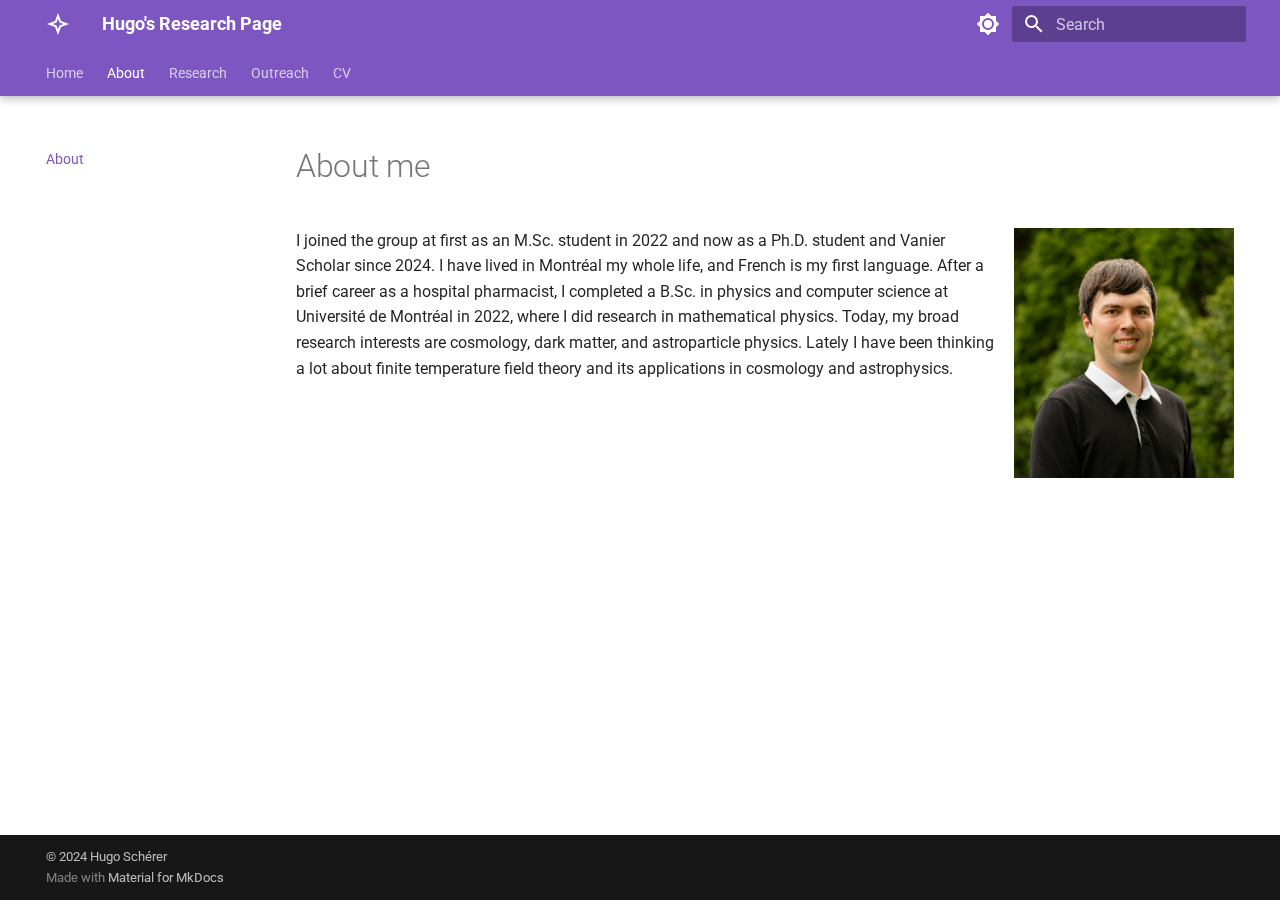
==== about/index.html @ b7c62de1 "Deployed fe84183 with MkDocs version: 1.6.1" ====
<!doctype html>
<html lang="en" class="no-js">
  <head>
    
      <meta charset="utf-8">
      <meta name="viewport" content="width=device-width,initial-scale=1">
      
        <meta name="description" content="Research site for Your Name">
      
      
        <meta name="author" content="Your Name (stephan.obrien@mcgill.ca)">
      
      
        <link rel="canonical" href="https://schhug.github.io/website/about/">
      
      
        <link rel="prev" href="..">
      
      
        <link rel="next" href="../research/">
      
      
      <link rel="icon" href="../assets/images/favicon.png">
      <meta name="generator" content="mkdocs-1.6.1, mkdocs-material-9.5.42">
    
    
      
        <title>About - Hugo's Research Page</title>
      
    
    
      <link rel="stylesheet" href="../assets/stylesheets/main.0253249f.min.css">
      
        
        <link rel="stylesheet" href="../assets/stylesheets/palette.06af60db.min.css">
      
      


    
    
      
    
    
      
        
        
        <link rel="preconnect" href="https://fonts.gstatic.com" crossorigin>
        <link rel="stylesheet" href="https://fonts.googleapis.com/css?family=Roboto:300,300i,400,400i,700,700i%7CRoboto+Mono:400,400i,700,700i&display=fallback">
        <style>:root{--md-text-font:"Roboto";--md-code-font:"Roboto Mono"}</style>
      
    
    
    <script>__md_scope=new URL("..",location),__md_hash=e=>[...e].reduce(((e,_)=>(e<<5)-e+_.charCodeAt(0)),0),__md_get=(e,_=localStorage,t=__md_scope)=>JSON.parse(_.getItem(t.pathname+"."+e)),__md_set=(e,_,t=localStorage,a=__md_scope)=>{try{t.setItem(a.pathname+"."+e,JSON.stringify(_))}catch(e){}}</script>
    
      

    
    
    
  </head>
  
  
    
    
      
    
    
    
    
    <body dir="ltr" data-md-color-scheme="default" data-md-color-primary="deep-purple" data-md-color-accent="teal">
  
    
    <input class="md-toggle" data-md-toggle="drawer" type="checkbox" id="__drawer" autocomplete="off">
    <input class="md-toggle" data-md-toggle="search" type="checkbox" id="__search" autocomplete="off">
    <label class="md-overlay" for="__drawer"></label>
    <div data-md-component="skip">
      
        
        <a href="#about-me" class="md-skip">
          Skip to content
        </a>
      
    </div>
    <div data-md-component="announce">
      
    </div>
    
    
      

  

<header class="md-header md-header--shadow md-header--lifted" data-md-component="header">
  <nav class="md-header__inner md-grid" aria-label="Header">
    <a href=".." title="Hugo&#39;s Research Page" class="md-header__button md-logo" aria-label="Hugo's Research Page" data-md-component="logo">
      
  
  <svg xmlns="http://www.w3.org/2000/svg" viewBox="0 0 24 24"><path d="m12 6.7 1.45 3.85L17.3 12l-3.85 1.45L12 17.3l-1.45-3.85L6.7 12l3.85-1.45zM12 1 9 9l-8 3 8 3 3 8 3-8 8-3-8-3z"/></svg>

    </a>
    <label class="md-header__button md-icon" for="__drawer">
      
      <svg xmlns="http://www.w3.org/2000/svg" viewBox="0 0 24 24"><path d="M3 6h18v2H3zm0 5h18v2H3zm0 5h18v2H3z"/></svg>
    </label>
    <div class="md-header__title" data-md-component="header-title">
      <div class="md-header__ellipsis">
        <div class="md-header__topic">
          <span class="md-ellipsis">
            Hugo's Research Page
          </span>
        </div>
        <div class="md-header__topic" data-md-component="header-topic">
          <span class="md-ellipsis">
            
              About
            
          </span>
        </div>
      </div>
    </div>
    
      
        <form class="md-header__option" data-md-component="palette">
  
    
    
    
    <input class="md-option" data-md-color-media="" data-md-color-scheme="default" data-md-color-primary="deep-purple" data-md-color-accent="teal"  aria-label="Switch to dark mode"  type="radio" name="__palette" id="__palette_0">
    
      <label class="md-header__button md-icon" title="Switch to dark mode" for="__palette_1" hidden>
        <svg xmlns="http://www.w3.org/2000/svg" viewBox="0 0 24 24"><path d="M12 8a4 4 0 0 0-4 4 4 4 0 0 0 4 4 4 4 0 0 0 4-4 4 4 0 0 0-4-4m0 10a6 6 0 0 1-6-6 6 6 0 0 1 6-6 6 6 0 0 1 6 6 6 6 0 0 1-6 6m8-9.31V4h-4.69L12 .69 8.69 4H4v4.69L.69 12 4 15.31V20h4.69L12 23.31 15.31 20H20v-4.69L23.31 12z"/></svg>
      </label>
    
  
    
    
    
    <input class="md-option" data-md-color-media="" data-md-color-scheme="slate" data-md-color-primary="indigo" data-md-color-accent="indigo"  aria-label="Switch to light mode"  type="radio" name="__palette" id="__palette_1">
    
      <label class="md-header__button md-icon" title="Switch to light mode" for="__palette_0" hidden>
        <svg xmlns="http://www.w3.org/2000/svg" viewBox="0 0 24 24"><path d="M12 18c-.89 0-1.74-.2-2.5-.55C11.56 16.5 13 14.42 13 12s-1.44-4.5-3.5-5.45C10.26 6.2 11.11 6 12 6a6 6 0 0 1 6 6 6 6 0 0 1-6 6m8-9.31V4h-4.69L12 .69 8.69 4H4v4.69L.69 12 4 15.31V20h4.69L12 23.31 15.31 20H20v-4.69L23.31 12z"/></svg>
      </label>
    
  
</form>
      
    
    
      <script>var palette=__md_get("__palette");if(palette&&palette.color){if("(prefers-color-scheme)"===palette.color.media){var media=matchMedia("(prefers-color-scheme: light)"),input=document.querySelector(media.matches?"[data-md-color-media='(prefers-color-scheme: light)']":"[data-md-color-media='(prefers-color-scheme: dark)']");palette.color.media=input.getAttribute("data-md-color-media"),palette.color.scheme=input.getAttribute("data-md-color-scheme"),palette.color.primary=input.getAttribute("data-md-color-primary"),palette.color.accent=input.getAttribute("data-md-color-accent")}for(var[key,value]of Object.entries(palette.color))document.body.setAttribute("data-md-color-"+key,value)}</script>
    
    
    
      <label class="md-header__button md-icon" for="__search">
        
        <svg xmlns="http://www.w3.org/2000/svg" viewBox="0 0 24 24"><path d="M9.5 3A6.5 6.5 0 0 1 16 9.5c0 1.61-.59 3.09-1.56 4.23l.27.27h.79l5 5-1.5 1.5-5-5v-.79l-.27-.27A6.52 6.52 0 0 1 9.5 16 6.5 6.5 0 0 1 3 9.5 6.5 6.5 0 0 1 9.5 3m0 2C7 5 5 7 5 9.5S7 14 9.5 14 14 12 14 9.5 12 5 9.5 5"/></svg>
      </label>
      <div class="md-search" data-md-component="search" role="dialog">
  <label class="md-search__overlay" for="__search"></label>
  <div class="md-search__inner" role="search">
    <form class="md-search__form" name="search">
      <input type="text" class="md-search__input" name="query" aria-label="Search" placeholder="Search" autocapitalize="off" autocorrect="off" autocomplete="off" spellcheck="false" data-md-component="search-query" required>
      <label class="md-search__icon md-icon" for="__search">
        
        <svg xmlns="http://www.w3.org/2000/svg" viewBox="0 0 24 24"><path d="M9.5 3A6.5 6.5 0 0 1 16 9.5c0 1.61-.59 3.09-1.56 4.23l.27.27h.79l5 5-1.5 1.5-5-5v-.79l-.27-.27A6.52 6.52 0 0 1 9.5 16 6.5 6.5 0 0 1 3 9.5 6.5 6.5 0 0 1 9.5 3m0 2C7 5 5 7 5 9.5S7 14 9.5 14 14 12 14 9.5 12 5 9.5 5"/></svg>
        
        <svg xmlns="http://www.w3.org/2000/svg" viewBox="0 0 320 512"><!--! Font Awesome Free 6.6.0 by @fontawesome - https://fontawesome.com License - https://fontawesome.com/license/free (Icons: CC BY 4.0, Fonts: SIL OFL 1.1, Code: MIT License) Copyright 2024 Fonticons, Inc.--><path d="M41.4 233.4c-12.5 12.5-12.5 32.8 0 45.3l160 160c12.5 12.5 32.8 12.5 45.3 0s12.5-32.8 0-45.3L109.3 256l137.3-137.4c12.5-12.5 12.5-32.8 0-45.3s-32.8-12.5-45.3 0l-160 160z"/></svg>
      </label>
      <nav class="md-search__options" aria-label="Search">
        
        <button type="reset" class="md-search__icon md-icon" title="Clear" aria-label="Clear" tabindex="-1">
          
          <svg xmlns="http://www.w3.org/2000/svg" viewBox="0 0 24 24"><path d="M19 6.41 17.59 5 12 10.59 6.41 5 5 6.41 10.59 12 5 17.59 6.41 19 12 13.41 17.59 19 19 17.59 13.41 12z"/></svg>
        </button>
      </nav>
      
    </form>
    <div class="md-search__output">
      <div class="md-search__scrollwrap" tabindex="0" data-md-scrollfix>
        <div class="md-search-result" data-md-component="search-result">
          <div class="md-search-result__meta">
            Initializing search
          </div>
          <ol class="md-search-result__list" role="presentation"></ol>
        </div>
      </div>
    </div>
  </div>
</div>
    
    
  </nav>
  
    
      
<nav class="md-tabs" aria-label="Tabs" data-md-component="tabs">
  <div class="md-grid">
    <ul class="md-tabs__list">
      
        
  
  
  
    <li class="md-tabs__item">
      <a href=".." class="md-tabs__link">
        
  
    
  
  Home

      </a>
    </li>
  

      
        
  
  
    
  
  
    <li class="md-tabs__item md-tabs__item--active">
      <a href="./" class="md-tabs__link">
        
  
    
  
  About

      </a>
    </li>
  

      
        
  
  
  
    <li class="md-tabs__item">
      <a href="../research/" class="md-tabs__link">
        
  
    
  
  Research

      </a>
    </li>
  

      
        
  
  
  
    <li class="md-tabs__item">
      <a href="../outreach/" class="md-tabs__link">
        
  
    
  
  Outreach

      </a>
    </li>
  

      
        
  
  
  
    <li class="md-tabs__item">
      <a href="../cv/" class="md-tabs__link">
        
  
    
  
  CV

      </a>
    </li>
  

      
    </ul>
  </div>
</nav>
    
  
</header>
    
    <div class="md-container" data-md-component="container">
      
      
        
      
      <main class="md-main" data-md-component="main">
        <div class="md-main__inner md-grid">
          
            
              
              <div class="md-sidebar md-sidebar--primary" data-md-component="sidebar" data-md-type="navigation" >
                <div class="md-sidebar__scrollwrap">
                  <div class="md-sidebar__inner">
                    


  


  

<nav class="md-nav md-nav--primary md-nav--lifted md-nav--integrated" aria-label="Navigation" data-md-level="0">
  <label class="md-nav__title" for="__drawer">
    <a href=".." title="Hugo&#39;s Research Page" class="md-nav__button md-logo" aria-label="Hugo's Research Page" data-md-component="logo">
      
  
  <svg xmlns="http://www.w3.org/2000/svg" viewBox="0 0 24 24"><path d="m12 6.7 1.45 3.85L17.3 12l-3.85 1.45L12 17.3l-1.45-3.85L6.7 12l3.85-1.45zM12 1 9 9l-8 3 8 3 3 8 3-8 8-3-8-3z"/></svg>

    </a>
    Hugo's Research Page
  </label>
  
  <ul class="md-nav__list" data-md-scrollfix>
    
      
      
  
  
  
  
    <li class="md-nav__item">
      <a href=".." class="md-nav__link">
        
  
  <span class="md-ellipsis">
    Home
  </span>
  

      </a>
    </li>
  

    
      
      
  
  
    
  
  
  
    <li class="md-nav__item md-nav__item--active">
      
      <input class="md-nav__toggle md-toggle" type="checkbox" id="__toc">
      
      
        
      
      
      <a href="./" class="md-nav__link md-nav__link--active">
        
  
  <span class="md-ellipsis">
    About
  </span>
  

      </a>
      
    </li>
  

    
      
      
  
  
  
  
    <li class="md-nav__item">
      <a href="../research/" class="md-nav__link">
        
  
  <span class="md-ellipsis">
    Research
  </span>
  

      </a>
    </li>
  

    
      
      
  
  
  
  
    <li class="md-nav__item">
      <a href="../outreach/" class="md-nav__link">
        
  
  <span class="md-ellipsis">
    Outreach
  </span>
  

      </a>
    </li>
  

    
      
      
  
  
  
  
    <li class="md-nav__item">
      <a href="../cv/" class="md-nav__link">
        
  
  <span class="md-ellipsis">
    CV
  </span>
  

      </a>
    </li>
  

    
  </ul>
</nav>
                  </div>
                </div>
              </div>
            
            
          
          
            <div class="md-content" data-md-component="content">
              <article class="md-content__inner md-typeset">
                
                  


<h1 id="about-me">About me</h1>
<p><img :=":" align="right" alt="Hugo Schérer" src="NSERC_Scherer_Hugo.jpg" style="float:right;height:250px" /></p>
<p>I joined the group at first as an M.Sc. student in 2022 and now as a Ph.D. student and Vanier Scholar since 2024. I have lived in Montréal my whole life, and French is my first language. After a brief career as a hospital pharmacist, I completed a B.Sc. in physics and computer science at Université de Montréal in 2022, where I did research in mathematical physics. Today, my broad research interests are cosmology, dark matter, and astroparticle physics. Lately I have been thinking a lot about finite temperature field theory and its applications in cosmology and astrophysics.</p>












                
              </article>
            </div>
          
          
<script>var target=document.getElementById(location.hash.slice(1));target&&target.name&&(target.checked=target.name.startsWith("__tabbed_"))</script>
        </div>
        
          <button type="button" class="md-top md-icon" data-md-component="top" hidden>
  
  <svg xmlns="http://www.w3.org/2000/svg" viewBox="0 0 24 24"><path d="M13 20h-2V8l-5.5 5.5-1.42-1.42L12 4.16l7.92 7.92-1.42 1.42L13 8z"/></svg>
  Back to top
</button>
        
      </main>
      
        <footer class="md-footer">
  
  <div class="md-footer-meta md-typeset">
    <div class="md-footer-meta__inner md-grid">
      <div class="md-copyright">
  
    <div class="md-copyright__highlight">
      &copy; 2024 Hugo Schérer <br>

    </div>
  
  
    Made with
    <a href="https://squidfunk.github.io/mkdocs-material/" target="_blank" rel="noopener">
      Material for MkDocs
    </a>
  
</div>
      
    </div>
  </div>
</footer>
      
    </div>
    <div class="md-dialog" data-md-component="dialog">
      <div class="md-dialog__inner md-typeset"></div>
    </div>
    
    
    <script id="__config" type="application/json">{"base": "..", "features": ["navigation.instant", "navigation.tracking", "navigation.tabs", "navigation.tabs.sticky", "navigation.sections", "navigation.expand", "navigation.indexes", "navigation.top", "toc.integrate", "header.autohide", "content.code.annotate", "content.code.copy"], "search": "../assets/javascripts/workers/search.6ce7567c.min.js", "translations": {"clipboard.copied": "Copied to clipboard", "clipboard.copy": "Copy to clipboard", "search.result.more.one": "1 more on this page", "search.result.more.other": "# more on this page", "search.result.none": "No matching documents", "search.result.one": "1 matching document", "search.result.other": "# matching documents", "search.result.placeholder": "Type to start searching", "search.result.term.missing": "Missing", "select.version": "Select version"}}</script>
    
    
      <script src="../assets/javascripts/bundle.83f73b43.min.js"></script>
      
    
  </body>
</html>
---- assets/stylesheets/main.0253249f.min.css ----
@charset "UTF-8";html{-webkit-text-size-adjust:none;-moz-text-size-adjust:none;text-size-adjust:none;box-sizing:border-box}*,:after,:before{box-sizing:inherit}@media (prefers-reduced-motion){*,:after,:before{transition:none!important}}body{margin:0}a,button,input,label{-webkit-tap-highlight-color:transparent}a{color:inherit;text-decoration:none}hr{border:0;box-sizing:initial;display:block;height:.05rem;overflow:visible;padding:0}small{font-size:80%}sub,sup{line-height:1em}img{border-style:none}table{border-collapse:initial;border-spacing:0}td,th{font-weight:400;vertical-align:top}button{background:#0000;border:0;font-family:inherit;font-size:inherit;margin:0;padding:0}input{border:0;outline:none}:root{--md-primary-fg-color:#4051b5;--md-primary-fg-color--light:#5d6cc0;--md-primary-fg-color--dark:#303fa1;--md-primary-bg-color:#fff;--md-primary-bg-color--light:#ffffffb3;--md-accent-fg-color:#526cfe;--md-accent-fg-color--transparent:#526cfe1a;--md-accent-bg-color:#fff;--md-accent-bg-color--light:#ffffffb3}[data-md-color-scheme=default]{color-scheme:light}[data-md-color-scheme=default] img[src$="#gh-dark-mode-only"],[data-md-color-scheme=default] img[src$="#only-dark"]{display:none}:root,[data-md-color-scheme=default]{--md-hue:225deg;--md-default-fg-color:#000000de;--md-default-fg-color--light:#0000008a;--md-default-fg-color--lighter:#00000052;--md-default-fg-color--lightest:#00000012;--md-default-bg-color:#fff;--md-default-bg-color--light:#ffffffb3;--md-default-bg-color--lighter:#ffffff4d;--md-default-bg-color--lightest:#ffffff1f;--md-code-fg-color:#36464e;--md-code-bg-color:#f5f5f5;--md-code-hl-color:#4287ff;--md-code-hl-color--light:#4287ff1a;--md-code-hl-number-color:#d52a2a;--md-code-hl-special-color:#db1457;--md-code-hl-function-color:#a846b9;--md-code-hl-constant-color:#6e59d9;--md-code-hl-keyword-color:#3f6ec6;--md-code-hl-string-color:#1c7d4d;--md-code-hl-name-color:var(--md-code-fg-color);--md-code-hl-operator-color:var(--md-default-fg-color--light);--md-code-hl-punctuation-color:var(--md-default-fg-color--light);--md-code-hl-comment-color:var(--md-default-fg-color--light);--md-code-hl-generic-color:var(--md-default-fg-color--light);--md-code-hl-variable-color:var(--md-default-fg-color--light);--md-typeset-color:var(--md-default-fg-color);--md-typeset-a-color:var(--md-primary-fg-color);--md-typeset-del-color:#f5503d26;--md-typeset-ins-color:#0bd57026;--md-typeset-kbd-color:#fafafa;--md-typeset-kbd-accent-color:#fff;--md-typeset-kbd-border-color:#b8b8b8;--md-typeset-mark-color:#ffff0080;--md-typeset-table-color:#0000001f;--md-typeset-table-color--light:rgba(0,0,0,.035);--md-admonition-fg-color:var(--md-default-fg-color);--md-admonition-bg-color:var(--md-default-bg-color);--md-warning-fg-color:#000000de;--md-warning-bg-color:#ff9;--md-footer-fg-color:#fff;--md-footer-fg-color--light:#ffffffb3;--md-footer-fg-color--lighter:#ffffff73;--md-footer-bg-color:#000000de;--md-footer-bg-color--dark:#00000052;--md-shadow-z1:0 0.2rem 0.5rem #0000000d,0 0 0.05rem #0000001a;--md-shadow-z2:0 0.2rem 0.5rem #0000001a,0 0 0.05rem #00000040;--md-shadow-z3:0 0.2rem 0.5rem #0003,0 0 0.05rem #00000059}.md-icon svg{fill:currentcolor;display:block;height:1.2rem;width:1.2rem}body{-webkit-font-smoothing:antialiased;-moz-osx-font-smoothing:grayscale;--md-text-font-family:var(--md-text-font,_),-apple-system,BlinkMacSystemFont,Helvetica,Arial,sans-serif;--md-code-font-family:var(--md-code-font,_),SFMono-Regular,Consolas,Menlo,monospace}aside,body,input{font-feature-settings:"kern","liga";color:var(--md-typeset-color);font-family:var(--md-text-font-family)}code,kbd,pre{font-feature-settings:"kern";font-family:var(--md-code-font-family)}:root{--md-typeset-table-sort-icon:url('data:image/svg+xml;charset=utf-8,<svg xmlns="http://www.w3.org/2000/svg" viewBox="0 0 24 24"><path d="m18 21-4-4h3V7h-3l4-4 4 4h-3v10h3M2 19v-2h10v2M2 13v-2h7v2M2 7V5h4v2z"/></svg>');--md-typeset-table-sort-icon--asc:url('data:image/svg+xml;charset=utf-8,<svg xmlns="http://www.w3.org/2000/svg" viewBox="0 0 24 24"><path d="M19 17h3l-4 4-4-4h3V3h2M2 17h10v2H2M6 5v2H2V5m0 6h7v2H2z"/></svg>');--md-typeset-table-sort-icon--desc:url('data:image/svg+xml;charset=utf-8,<svg xmlns="http://www.w3.org/2000/svg" viewBox="0 0 24 24"><path d="M19 7h3l-4-4-4 4h3v14h2M2 17h10v2H2M6 5v2H2V5m0 6h7v2H2z"/></svg>')}.md-typeset{-webkit-print-color-adjust:exact;color-adjust:exact;font-size:.8rem;line-height:1.6}@media print{.md-typeset{font-size:.68rem}}.md-typeset blockquote,.md-typeset dl,.md-typeset figure,.md-typeset ol,.md-typeset pre,.md-typeset ul{margin-bottom:1em;margin-top:1em}.md-typeset h1{color:var(--md-default-fg-color--light);font-size:2em;line-height:1.3;margin:0 0 1.25em}.md-typeset h1,.md-typeset h2{font-weight:300;letter-spacing:-.01em}.md-typeset h2{font-size:1.5625em;line-height:1.4;margin:1.6em 0 .64em}.md-typeset h3{font-size:1.25em;font-weight:400;letter-spacing:-.01em;line-height:1.5;margin:1.6em 0 .8em}.md-typeset h2+h3{margin-top:.8em}.md-typeset h4{font-weight:700;letter-spacing:-.01em;margin:1em 0}.md-typeset h5,.md-typeset h6{color:var(--md-default-fg-color--light);font-size:.8em;font-weight:700;letter-spacing:-.01em;margin:1.25em 0}.md-typeset h5{text-transform:uppercase}.md-typeset hr{border-bottom:.05rem solid var(--md-default-fg-color--lightest);display:flow-root;margin:1.5em 0}.md-typeset a{color:var(--md-typeset-a-color);word-break:break-word}.md-typeset a,.md-typeset a:before{transition:color 125ms}.md-typeset a:focus,.md-typeset a:hover{color:var(--md-accent-fg-color)}.md-typeset a:focus code,.md-typeset a:hover code{background-color:var(--md-accent-fg-color--transparent)}.md-typeset a code{color:currentcolor;transition:background-color 125ms}.md-typeset a.focus-visible{outline-color:var(--md-accent-fg-color);outline-offset:.2rem}.md-typeset code,.md-typeset kbd,.md-typeset pre{color:var(--md-code-fg-color);direction:ltr;font-variant-ligatures:none}@media print{.md-typeset code,.md-typeset kbd,.md-typeset pre{white-space:pre-wrap}}.md-typeset code{background-color:var(--md-code-bg-color);border-radius:.1rem;-webkit-box-decoration-break:clone;box-decoration-break:clone;font-size:.85em;padding:0 .2941176471em;word-break:break-word}.md-typeset code:not(.focus-visible){-webkit-tap-highlight-color:transparent;outline:none}.md-typeset pre{display:flow-root;line-height:1.4;position:relative}.md-typeset pre>code{-webkit-box-decoration-break:slice;box-decoration-break:slice;box-shadow:none;display:block;margin:0;outline-color:var(--md-accent-fg-color);overflow:auto;padding:.7720588235em 1.1764705882em;scrollbar-color:var(--md-default-fg-color--lighter) #0000;scrollbar-width:thin;touch-action:auto;word-break:normal}.md-typeset pre>code:hover{scrollbar-color:var(--md-accent-fg-color) #0000}.md-typeset pre>code::-webkit-scrollbar{height:.2rem;width:.2rem}.md-typeset pre>code::-webkit-scrollbar-thumb{background-color:var(--md-default-fg-color--lighter)}.md-typeset pre>code::-webkit-scrollbar-thumb:hover{background-color:var(--md-accent-fg-color)}.md-typeset kbd{background-color:var(--md-typeset-kbd-color);border-radius:.1rem;box-shadow:0 .1rem 0 .05rem var(--md-typeset-kbd-border-color),0 .1rem 0 var(--md-typeset-kbd-border-color),0 -.1rem .2rem var(--md-typeset-kbd-accent-color) inset;color:var(--md-default-fg-color);display:inline-block;font-size:.75em;padding:0 .6666666667em;vertical-align:text-top;word-break:break-word}.md-typeset mark{background-color:var(--md-typeset-mark-color);-webkit-box-decoration-break:clone;box-decoration-break:clone;color:inherit;word-break:break-word}.md-typeset abbr{border-bottom:.05rem dotted var(--md-default-fg-color--light);cursor:help;text-decoration:none}.md-typeset small{opacity:.75}[dir=ltr] .md-typeset sub,[dir=ltr] .md-typeset sup{margin-left:.078125em}[dir=rtl] .md-typeset sub,[dir=rtl] .md-typeset sup{margin-right:.078125em}[dir=ltr] .md-typeset blockquote{padding-left:.6rem}[dir=rtl] .md-typeset blockquote{padding-right:.6rem}[dir=ltr] .md-typeset blockquote{border-left:.2rem solid var(--md-default-fg-color--lighter)}[dir=rtl] .md-typeset blockquote{border-right:.2rem solid var(--md-default-fg-color--lighter)}.md-typeset blockquote{color:var(--md-default-fg-color--light);margin-left:0;margin-right:0}.md-typeset ul{list-style-type:disc}.md-typeset ul[type]{list-style-type:revert-layer}[dir=ltr] .md-typeset ol,[dir=ltr] .md-typeset ul{margin-left:.625em}[dir=rtl] .md-typeset ol,[dir=rtl] .md-typeset ul{margin-right:.625em}.md-typeset ol,.md-typeset ul{padding:0}.md-typeset ol:not([hidden]),.md-typeset ul:not([hidden]){display:flow-root}.md-typeset ol ol,.md-typeset ul ol{list-style-type:lower-alpha}.md-typeset ol ol ol,.md-typeset ul ol ol{list-style-type:lower-roman}.md-typeset ol ol ol ol,.md-typeset ul ol ol ol{list-style-type:upper-alpha}.md-typeset ol ol ol ol ol,.md-typeset ul ol ol ol ol{list-style-type:upper-roman}.md-typeset ol[type],.md-typeset ul[type]{list-style-type:revert-layer}[dir=ltr] .md-typeset ol li,[dir=ltr] .md-typeset ul li{margin-left:1.25em}[dir=rtl] .md-typeset ol li,[dir=rtl] .md-typeset ul li{margin-right:1.25em}.md-typeset ol li,.md-typeset ul li{margin-bottom:.5em}.md-typeset ol li blockquote,.md-typeset ol li p,.md-typeset ul li blockquote,.md-typeset ul li p{margin:.5em 0}.md-typeset ol li:last-child,.md-typeset ul li:last-child{margin-bottom:0}[dir=ltr] .md-typeset ol li ol,[dir=ltr] .md-typeset ol li ul,[dir=ltr] .md-typeset ul li ol,[dir=ltr] .md-typeset ul li ul{margin-left:.625em}[dir=rtl] .md-typeset ol li ol,[dir=rtl] .md-typeset ol li ul,[dir=rtl] .md-typeset ul li ol,[dir=rtl] .md-typeset ul li ul{margin-right:.625em}.md-typeset ol li ol,.md-typeset ol li ul,.md-typeset ul li ol,.md-typeset ul li ul{margin-bottom:.5em;margin-top:.5em}[dir=ltr] .md-typeset dd{margin-left:1.875em}[dir=rtl] .md-typeset dd{margin-right:1.875em}.md-typeset dd{margin-bottom:1.5em;margin-top:1em}.md-typeset img,.md-typeset svg,.md-typeset video{height:auto;max-width:100%}.md-typeset img[align=left]{margin:1em 1em 1em 0}.md-typeset img[align=right]{margin:1em 0 1em 1em}.md-typeset img[align]:only-child{margin-top:0}.md-typeset figure{display:flow-root;margin:1em auto;max-width:100%;text-align:center;width:-moz-fit-content;width:fit-content}.md-typeset figure img{display:block;margin:0 auto}.md-typeset figcaption{font-style:italic;margin:1em auto;max-width:24rem}.md-typeset iframe{max-width:100%}.md-typeset table:not([class]){background-color:var(--md-default-bg-color);border:.05rem solid var(--md-typeset-table-color);border-radius:.1rem;display:inline-block;font-size:.64rem;max-width:100%;overflow:auto;touch-action:auto}@media print{.md-typeset table:not([class]){display:table}}.md-typeset table:not([class])+*{margin-top:1.5em}.md-typeset table:not([class]) td>:first-child,.md-typeset table:not([class]) th>:first-child{margin-top:0}.md-typeset table:not([class]) td>:last-child,.md-typeset table:not([class]) th>:last-child{margin-bottom:0}.md-typeset table:not([class]) td:not([align]),.md-typeset table:not([class]) th:not([align]){text-align:left}[dir=rtl] .md-typeset table:not([class]) td:not([align]),[dir=rtl] .md-typeset table:not([class]) th:not([align]){text-align:right}.md-typeset table:not([class]) th{font-weight:700;min-width:5rem;padding:.9375em 1.25em;vertical-align:top}.md-typeset table:not([class]) td{border-top:.05rem solid var(--md-typeset-table-color);padding:.9375em 1.25em;vertical-align:top}.md-typeset table:not([class]) tbody tr{transition:background-color 125ms}.md-typeset table:not([class]) tbody tr:hover{background-color:var(--md-typeset-table-color--light);box-shadow:0 .05rem 0 var(--md-default-bg-color) inset}.md-typeset table:not([class]) a{word-break:normal}.md-typeset table th[role=columnheader]{cursor:pointer}[dir=ltr] .md-typeset table th[role=columnheader]:after{margin-left:.5em}[dir=rtl] .md-typeset table th[role=columnheader]:after{margin-right:.5em}.md-typeset table th[role=columnheader]:after{content:"";display:inline-block;height:1.2em;-webkit-mask-image:var(--md-typeset-table-sort-icon);mask-image:var(--md-typeset-table-sort-icon);-webkit-mask-repeat:no-repeat;mask-repeat:no-repeat;-webkit-mask-size:contain;mask-size:contain;transition:background-color 125ms;vertical-align:text-bottom;width:1.2em}.md-typeset table th[role=columnheader]:hover:after{background-color:var(--md-default-fg-color--lighter)}.md-typeset table th[role=columnheader][aria-sort=ascending]:after{background-color:var(--md-default-fg-color--light);-webkit-mask-image:var(--md-typeset-table-sort-icon--asc);mask-image:var(--md-typeset-table-sort-icon--asc)}.md-typeset table th[role=columnheader][aria-sort=descending]:after{background-color:var(--md-default-fg-color--light);-webkit-mask-image:var(--md-typeset-table-sort-icon--desc);mask-image:var(--md-typeset-table-sort-icon--desc)}.md-typeset__scrollwrap{margin:1em -.8rem;overflow-x:auto;touch-action:auto}.md-typeset__table{display:inline-block;margin-bottom:.5em;padding:0 .8rem}@media print{.md-typeset__table{display:block}}html .md-typeset__table table{display:table;margin:0;overflow:hidden;width:100%}@media screen and (max-width:44.984375em){.md-content__inner>pre{margin:1em -.8rem}.md-content__inner>pre code{border-radius:0}}.md-typeset .md-author{border-radius:100%;display:block;flex-shrink:0;height:1.6rem;overflow:hidden;position:relative;transition:color 125ms,transform 125ms;width:1.6rem}.md-typeset .md-author img{display:block}.md-typeset .md-author--more{background:var(--md-default-fg-color--lightest);color:var(--md-default-fg-color--lighter);font-size:.6rem;font-weight:700;line-height:1.6rem;text-align:center}.md-typeset .md-author--long{height:2.4rem;width:2.4rem}.md-typeset a.md-author{transform:scale(1)}.md-typeset a.md-author img{border-radius:100%;filter:grayscale(100%) opacity(75%);transition:filter 125ms}.md-typeset a.md-author:focus,.md-typeset a.md-author:hover{transform:scale(1.1);z-index:1}.md-typeset a.md-author:focus img,.md-typeset a.md-author:hover img{filter:grayscale(0)}.md-banner{background-color:var(--md-footer-bg-color);color:var(--md-footer-fg-color);overflow:auto}@media print{.md-banner{display:none}}.md-banner--warning{background-color:var(--md-warning-bg-color);color:var(--md-warning-fg-color)}.md-banner__inner{font-size:.7rem;margin:.6rem auto;padding:0 .8rem}[dir=ltr] .md-banner__button{float:right}[dir=rtl] .md-banner__button{float:left}.md-banner__button{color:inherit;cursor:pointer;transition:opacity .25s}.no-js .md-banner__button{display:none}.md-banner__button:hover{opacity:.7}html{font-size:125%;height:100%;overflow-x:hidden}@media screen and (min-width:100em){html{font-size:137.5%}}@media screen and (min-width:125em){html{font-size:150%}}body{background-color:var(--md-default-bg-color);display:flex;flex-direction:column;font-size:.5rem;min-height:100%;position:relative;width:100%}@media print{body{display:block}}@media screen and (max-width:59.984375em){body[data-md-scrolllock]{position:fixed}}.md-grid{margin-left:auto;margin-right:auto;max-width:61rem}.md-container{display:flex;flex-direction:column;flex-grow:1}@media print{.md-container{display:block}}.md-main{flex-grow:1}.md-main__inner{display:flex;height:100%;margin-top:1.5rem}.md-ellipsis{overflow:hidden;text-overflow:ellipsis}.md-toggle{display:none}.md-option{height:0;opacity:0;position:absolute;width:0}.md-option:checked+label:not([hidden]){display:block}.md-option.focus-visible+label{outline-color:var(--md-accent-fg-color);outline-style:auto}.md-skip{background-color:var(--md-default-fg-color);border-radius:.1rem;color:var(--md-default-bg-color);font-size:.64rem;margin:.5rem;opacity:0;outline-color:var(--md-accent-fg-color);padding:.3rem .5rem;position:fixed;transform:translateY(.4rem);z-index:-1}.md-skip:focus{opacity:1;transform:translateY(0);transition:transform .25s cubic-bezier(.4,0,.2,1),opacity 175ms 75ms;z-index:10}@page{margin:25mm}:root{--md-clipboard-icon:url('data:image/svg+xml;charset=utf-8,<svg xmlns="http://www.w3.org/2000/svg" viewBox="0 0 24 24"><path d="M19 21H8V7h11m0-2H8a2 2 0 0 0-2 2v14a2 2 0 0 0 2 2h11a2 2 0 0 0 2-2V7a2 2 0 0 0-2-2m-3-4H4a2 2 0 0 0-2 2v14h2V3h12z"/></svg>')}.md-clipboard{border-radius:.1rem;color:var(--md-default-fg-color--lightest);cursor:pointer;height:1.5em;outline-color:var(--md-accent-fg-color);outline-offset:.1rem;position:absolute;right:.5em;top:.5em;transition:color .25s;width:1.5em;z-index:1}@media print{.md-clipboard{display:none}}.md-clipboard:not(.focus-visible){-webkit-tap-highlight-color:transparent;outline:none}:hover>.md-clipboard{color:var(--md-default-fg-color--light)}.md-clipboard:focus,.md-clipboard:hover{color:var(--md-accent-fg-color)}.md-clipboard:after{background-color:currentcolor;content:"";display:block;height:1.125em;margin:0 auto;-webkit-mask-image:var(--md-clipboard-icon);mask-image:var(--md-clipboard-icon);-webkit-mask-position:center;mask-position:center;-webkit-mask-repeat:no-repeat;mask-repeat:no-repeat;-webkit-mask-size:contain;mask-size:contain;width:1.125em}.md-clipboard--inline{cursor:pointer}.md-clipboard--inline code{transition:color .25s,background-color .25s}.md-clipboard--inline:focus code,.md-clipboard--inline:hover code{background-color:var(--md-accent-fg-color--transparent);color:var(--md-accent-fg-color)}.md-typeset .md-code__content{display:grid}@keyframes consent{0%{opacity:0;transform:translateY(100%)}to{opacity:1;transform:translateY(0)}}@keyframes overlay{0%{opacity:0}to{opacity:1}}.md-consent__overlay{animation:overlay .25s both;-webkit-backdrop-filter:blur(.1rem);backdrop-filter:blur(.1rem);background-color:#0000008a;height:100%;opacity:1;position:fixed;top:0;width:100%;z-index:5}.md-consent__inner{animation:consent .5s cubic-bezier(.1,.7,.1,1) both;background-color:var(--md-default-bg-color);border:0;border-radius:.1rem;bottom:0;box-shadow:0 0 .2rem #0000001a,0 .2rem .4rem #0003;max-height:100%;overflow:auto;padding:0;position:fixed;width:100%;z-index:5}.md-consent__form{padding:.8rem}.md-consent__settings{display:none;margin:1em 0}input:checked+.md-consent__settings{display:block}.md-consent__controls{margin-bottom:.8rem}.md-typeset .md-consent__controls .md-button{display:inline}@media screen and (max-width:44.984375em){.md-typeset .md-consent__controls .md-button{display:block;margin-top:.4rem;text-align:center;width:100%}}.md-consent label{cursor:pointer}.md-content{flex-grow:1;min-width:0}.md-content__inner{margin:0 .8rem 1.2rem;padding-top:.6rem}@media screen and (min-width:76.25em){[dir=ltr] .md-sidebar--primary:not([hidden])~.md-content>.md-content__inner{margin-left:1.2rem}[dir=ltr] .md-sidebar--secondary:not([hidden])~.md-content>.md-content__inner,[dir=rtl] .md-sidebar--primary:not([hidden])~.md-content>.md-content__inner{margin-right:1.2rem}[dir=rtl] .md-sidebar--secondary:not([hidden])~.md-content>.md-content__inner{margin-left:1.2rem}}.md-content__inner:before{content:"";display:block;height:.4rem}.md-content__inner>:last-child{margin-bottom:0}[dir=ltr] .md-content__button{float:right}[dir=rtl] .md-content__button{float:left}[dir=ltr] .md-content__button{margin-left:.4rem}[dir=rtl] .md-content__button{margin-right:.4rem}.md-content__button{margin:.4rem 0;padding:0}@media print{.md-content__button{display:none}}.md-typeset .md-content__button{color:var(--md-default-fg-color--lighter)}.md-content__button svg{display:inline;vertical-align:top}[dir=rtl] .md-content__button svg{transform:scaleX(-1)}[dir=ltr] .md-dialog{right:.8rem}[dir=rtl] .md-dialog{left:.8rem}.md-dialog{background-color:var(--md-default-fg-color);border-radius:.1rem;bottom:.8rem;box-shadow:var(--md-shadow-z3);min-width:11.1rem;opacity:0;padding:.4rem .6rem;pointer-events:none;position:fixed;transform:translateY(100%);transition:transform 0ms .4s,opacity .4s;z-index:4}@media print{.md-dialog{display:none}}.md-dialog--active{opacity:1;pointer-events:auto;transform:translateY(0);transition:transform .4s cubic-bezier(.075,.85,.175,1),opacity .4s}.md-dialog__inner{color:var(--md-default-bg-color);font-size:.7rem}.md-feedback{margin:2em 0 1em;text-align:center}.md-feedback fieldset{border:none;margin:0;padding:0}.md-feedback__title{font-weight:700;margin:1em auto}.md-feedback__inner{position:relative}.md-feedback__list{display:flex;flex-wrap:wrap;place-content:baseline center;position:relative}.md-feedback__list:hover .md-icon:not(:disabled){color:var(--md-default-fg-color--lighter)}:disabled .md-feedback__list{min-height:1.8rem}.md-feedback__icon{color:var(--md-default-fg-color--light);cursor:pointer;flex-shrink:0;margin:0 .1rem;transition:color 125ms}.md-feedback__icon:not(:disabled).md-icon:hover{color:var(--md-accent-fg-color)}.md-feedback__icon:disabled{color:var(--md-default-fg-color--lightest);pointer-events:none}.md-feedback__note{opacity:0;position:relative;transform:translateY(.4rem);transition:transform .4s cubic-bezier(.1,.7,.1,1),opacity .15s}.md-feedback__note>*{margin:0 auto;max-width:16rem}:disabled .md-feedback__note{opacity:1;transform:translateY(0)}@media print{.md-feedback{display:none}}.md-footer{background-color:var(--md-footer-bg-color);color:var(--md-footer-fg-color)}@media print{.md-footer{display:none}}.md-footer__inner{justify-content:space-between;overflow:auto;padding:.2rem}.md-footer__inner:not([hidden]){display:flex}.md-footer__link{align-items:end;display:flex;flex-grow:0.01;margin-bottom:.4rem;margin-top:1rem;max-width:100%;outline-color:var(--md-accent-fg-color);overflow:hidden;transition:opacity .25s}.md-footer__link:focus,.md-footer__link:hover{opacity:.7}[dir=rtl] .md-footer__link svg{transform:scaleX(-1)}@media screen and (max-width:44.984375em){.md-footer__link--prev{flex-shrink:0}.md-footer__link--prev .md-footer__title{display:none}}[dir=ltr] .md-footer__link--next{margin-left:auto}[dir=rtl] .md-footer__link--next{margin-right:auto}.md-footer__link--next{text-align:right}[dir=rtl] .md-footer__link--next{text-align:left}.md-footer__title{flex-grow:1;font-size:.9rem;margin-bottom:.7rem;max-width:calc(100% - 2.4rem);padding:0 1rem;white-space:nowrap}.md-footer__button{margin:.2rem;padding:.4rem}.md-footer__direction{font-size:.64rem;opacity:.7}.md-footer-meta{background-color:var(--md-footer-bg-color--dark)}.md-footer-meta__inner{display:flex;flex-wrap:wrap;justify-content:space-between;padding:.2rem}html .md-footer-meta.md-typeset a{color:var(--md-footer-fg-color--light)}html .md-footer-meta.md-typeset a:focus,html .md-footer-meta.md-typeset a:hover{color:var(--md-footer-fg-color)}.md-copyright{color:var(--md-footer-fg-color--lighter);font-size:.64rem;margin:auto .6rem;padding:.4rem 0;width:100%}@media screen and (min-width:45em){.md-copyright{width:auto}}.md-copyright__highlight{color:var(--md-footer-fg-color--light)}.md-social{display:inline-flex;gap:.2rem;margin:0 .4rem;padding:.2rem 0 .6rem}@media screen and (min-width:45em){.md-social{padding:.6rem 0}}.md-social__link{display:inline-block;height:1.6rem;text-align:center;width:1.6rem}.md-social__link:before{line-height:1.9}.md-social__link svg{fill:currentcolor;max-height:.8rem;vertical-align:-25%}.md-typeset .md-button{border:.1rem solid;border-radius:.1rem;color:var(--md-primary-fg-color);cursor:pointer;display:inline-block;font-weight:700;padding:.625em 2em;transition:color 125ms,background-color 125ms,border-color 125ms}.md-typeset .md-button--primary{background-color:var(--md-primary-fg-color);border-color:var(--md-primary-fg-color);color:var(--md-primary-bg-color)}.md-typeset .md-button:focus,.md-typeset .md-button:hover{background-color:var(--md-accent-fg-color);border-color:var(--md-accent-fg-color);color:var(--md-accent-bg-color)}[dir=ltr] .md-typeset .md-input{border-top-left-radius:.1rem}[dir=ltr] .md-typeset .md-input,[dir=rtl] .md-typeset .md-input{border-top-right-radius:.1rem}[dir=rtl] .md-typeset .md-input{border-top-left-radius:.1rem}.md-typeset .md-input{border-bottom:.1rem solid var(--md-default-fg-color--lighter);box-shadow:var(--md-shadow-z1);font-size:.8rem;height:1.8rem;padding:0 .6rem;transition:border .25s,box-shadow .25s}.md-typeset .md-input:focus,.md-typeset .md-input:hover{border-bottom-color:var(--md-accent-fg-color);box-shadow:var(--md-shadow-z2)}.md-typeset .md-input--stretch{width:100%}.md-header{background-color:var(--md-primary-fg-color);box-shadow:0 0 .2rem #0000,0 .2rem .4rem #0000;color:var(--md-primary-bg-color);display:block;left:0;position:sticky;right:0;top:0;z-index:4}@media print{.md-header{display:none}}.md-header[hidden]{transform:translateY(-100%);transition:transform .25s cubic-bezier(.8,0,.6,1),box-shadow .25s}.md-header--shadow{box-shadow:0 0 .2rem #0000001a,0 .2rem .4rem #0003;transition:transform .25s cubic-bezier(.1,.7,.1,1),box-shadow .25s}.md-header__inner{align-items:center;display:flex;padding:0 .2rem}.md-header__button{color:currentcolor;cursor:pointer;margin:.2rem;outline-color:var(--md-accent-fg-color);padding:.4rem;position:relative;transition:opacity .25s;vertical-align:middle;z-index:1}.md-header__button:hover{opacity:.7}.md-header__button:not([hidden]){display:inline-block}.md-header__button:not(.focus-visible){-webkit-tap-highlight-color:transparent;outline:none}.md-header__button.md-logo{margin:.2rem;padding:.4rem}@media screen and (max-width:76.234375em){.md-header__button.md-logo{display:none}}.md-header__button.md-logo img,.md-header__button.md-logo svg{fill:currentcolor;display:block;height:1.2rem;width:auto}@media screen and (min-width:60em){.md-header__button[for=__search]{display:none}}.no-js .md-header__button[for=__search]{display:none}[dir=rtl] .md-header__button[for=__search] svg{transform:scaleX(-1)}@media screen and (min-width:76.25em){.md-header__button[for=__drawer]{display:none}}.md-header__topic{display:flex;max-width:100%;position:absolute;transition:transform .4s cubic-bezier(.1,.7,.1,1),opacity .15s;white-space:nowrap}.md-header__topic+.md-header__topic{opacity:0;pointer-events:none;transform:translateX(1.25rem);transition:transform .4s cubic-bezier(1,.7,.1,.1),opacity .15s;z-index:-1}[dir=rtl] .md-header__topic+.md-header__topic{transform:translateX(-1.25rem)}.md-header__topic:first-child{font-weight:700}[dir=ltr] .md-header__title{margin-left:1rem;margin-right:.4rem}[dir=rtl] .md-header__title{margin-left:.4rem;margin-right:1rem}.md-header__title{flex-grow:1;font-size:.9rem;height:2.4rem;line-height:2.4rem}.md-header__title--active .md-header__topic{opacity:0;pointer-events:none;transform:translateX(-1.25rem);transition:transform .4s cubic-bezier(1,.7,.1,.1),opacity .15s;z-index:-1}[dir=rtl] .md-header__title--active .md-header__topic{transform:translateX(1.25rem)}.md-header__title--active .md-header__topic+.md-header__topic{opacity:1;pointer-events:auto;transform:translateX(0);transition:transform .4s cubic-bezier(.1,.7,.1,1),opacity .15s;z-index:0}.md-header__title>.md-header__ellipsis{height:100%;position:relative;width:100%}.md-header__option{display:flex;flex-shrink:0;max-width:100%;transition:max-width 0ms .25s,opacity .25s .25s;white-space:nowrap}[data-md-toggle=search]:checked~.md-header .md-header__option{max-width:0;opacity:0;transition:max-width 0ms,opacity 0ms}.md-header__option>input{bottom:0}.md-header__source{display:none}@media screen and (min-width:60em){[dir=ltr] .md-header__source{margin-left:1rem}[dir=rtl] .md-header__source{margin-right:1rem}.md-header__source{display:block;max-width:11.7rem;width:11.7rem}}@media screen and (min-width:76.25em){[dir=ltr] .md-header__source{margin-left:1.4rem}[dir=rtl] .md-header__source{margin-right:1.4rem}}.md-meta{color:var(--md-default-fg-color--light);font-size:.7rem;line-height:1.3}.md-meta__list{display:inline-flex;flex-wrap:wrap;list-style:none;margin:0;padding:0}.md-meta__item:not(:last-child):after{content:"·";margin-left:.2rem;margin-right:.2rem}.md-meta__link{color:var(--md-typeset-a-color)}.md-meta__link:focus,.md-meta__link:hover{color:var(--md-accent-fg-color)}.md-draft{background-color:#ff1744;border-radius:.125em;color:#fff;display:inline-block;font-weight:700;padding-left:.5714285714em;padding-right:.5714285714em}:root{--md-nav-icon--prev:url('data:image/svg+xml;charset=utf-8,<svg xmlns="http://www.w3.org/2000/svg" viewBox="0 0 24 24"><path d="M20 11v2H8l5.5 5.5-1.42 1.42L4.16 12l7.92-7.92L13.5 5.5 8 11z"/></svg>');--md-nav-icon--next:url('data:image/svg+xml;charset=utf-8,<svg xmlns="http://www.w3.org/2000/svg" viewBox="0 0 24 24"><path d="M8.59 16.58 13.17 12 8.59 7.41 10 6l6 6-6 6z"/></svg>');--md-toc-icon:url('data:image/svg+xml;charset=utf-8,<svg xmlns="http://www.w3.org/2000/svg" viewBox="0 0 24 24"><path d="M3 9h14V7H3zm0 4h14v-2H3zm0 4h14v-2H3zm16 0h2v-2h-2zm0-10v2h2V7zm0 6h2v-2h-2z"/></svg>')}.md-nav{font-size:.7rem;line-height:1.3}.md-nav__title{color:var(--md-default-fg-color--light);display:block;font-weight:700;overflow:hidden;padding:0 .6rem;text-overflow:ellipsis}.md-nav__title .md-nav__button{display:none}.md-nav__title .md-nav__button img{height:100%;width:auto}.md-nav__title .md-nav__button.md-logo img,.md-nav__title .md-nav__button.md-logo svg{fill:currentcolor;display:block;height:2.4rem;max-width:100%;object-fit:contain;width:auto}.md-nav__list{list-style:none;margin:0;padding:0}.md-nav__link{align-items:flex-start;display:flex;gap:.4rem;margin-top:.625em;scroll-snap-align:start;transition:color 125ms}.md-nav__link--passed{color:var(--md-default-fg-color--light)}.md-nav__item .md-nav__link--active,.md-nav__item .md-nav__link--active code{color:var(--md-typeset-a-color)}.md-nav__link .md-ellipsis{position:relative}[dir=ltr] .md-nav__link .md-icon:last-child{margin-left:auto}[dir=rtl] .md-nav__link .md-icon:last-child{margin-right:auto}.md-nav__link svg{fill:currentcolor;flex-shrink:0;height:1.3em;position:relative}.md-nav__link[for]:focus,.md-nav__link[for]:hover,.md-nav__link[href]:focus,.md-nav__link[href]:hover{color:var(--md-accent-fg-color);cursor:pointer}.md-nav__link.focus-visible{outline-color:var(--md-accent-fg-color);outline-offset:.2rem}.md-nav--primary .md-nav__link[for=__toc]{display:none}.md-nav--primary .md-nav__link[for=__toc] .md-icon:after{background-color:currentcolor;display:block;height:100%;-webkit-mask-image:var(--md-toc-icon);mask-image:var(--md-toc-icon);width:100%}.md-nav--primary .md-nav__link[for=__toc]~.md-nav{display:none}.md-nav__container>.md-nav__link{margin-top:0}.md-nav__container>.md-nav__link:first-child{flex-grow:1;min-width:0}.md-nav__icon{flex-shrink:0}.md-nav__source{display:none}@media screen and (max-width:76.234375em){.md-nav--primary,.md-nav--primary .md-nav{background-color:var(--md-default-bg-color);display:flex;flex-direction:column;height:100%;left:0;position:absolute;right:0;top:0;z-index:1}.md-nav--primary .md-nav__item,.md-nav--primary .md-nav__title{font-size:.8rem;line-height:1.5}.md-nav--primary .md-nav__title{background-color:var(--md-default-fg-color--lightest);color:var(--md-default-fg-color--light);cursor:pointer;height:5.6rem;line-height:2.4rem;padding:3rem .8rem .2rem;position:relative;white-space:nowrap}[dir=ltr] .md-nav--primary .md-nav__title .md-nav__icon{left:.4rem}[dir=rtl] .md-nav--primary .md-nav__title .md-nav__icon{right:.4rem}.md-nav--primary .md-nav__title .md-nav__icon{display:block;height:1.2rem;margin:.2rem;position:absolute;top:.4rem;width:1.2rem}.md-nav--primary .md-nav__title .md-nav__icon:after{background-color:currentcolor;content:"";display:block;height:100%;-webkit-mask-image:var(--md-nav-icon--prev);mask-image:var(--md-nav-icon--prev);-webkit-mask-position:center;mask-position:center;-webkit-mask-repeat:no-repeat;mask-repeat:no-repeat;-webkit-mask-size:contain;mask-size:contain;width:100%}.md-nav--primary .md-nav__title~.md-nav__list{background-color:var(--md-default-bg-color);box-shadow:0 .05rem 0 var(--md-default-fg-color--lightest) inset;overflow-y:auto;scroll-snap-type:y mandatory;touch-action:pan-y}.md-nav--primary .md-nav__title~.md-nav__list>:first-child{border-top:0}.md-nav--primary .md-nav__title[for=__drawer]{background-color:var(--md-primary-fg-color);color:var(--md-primary-bg-color);font-weight:700}.md-nav--primary .md-nav__title .md-logo{display:block;left:.2rem;margin:.2rem;padding:.4rem;position:absolute;right:.2rem;top:.2rem}.md-nav--primary .md-nav__list{flex:1}.md-nav--primary .md-nav__item{border-top:.05rem solid var(--md-default-fg-color--lightest)}.md-nav--primary .md-nav__item--active>.md-nav__link{color:var(--md-typeset-a-color)}.md-nav--primary .md-nav__item--active>.md-nav__link:focus,.md-nav--primary .md-nav__item--active>.md-nav__link:hover{color:var(--md-accent-fg-color)}.md-nav--primary .md-nav__link{margin-top:0;padding:.6rem .8rem}.md-nav--primary .md-nav__link svg{margin-top:.1em}.md-nav--primary .md-nav__link>.md-nav__link{padding:0}[dir=ltr] .md-nav--primary .md-nav__link .md-nav__icon{margin-right:-.2rem}[dir=rtl] .md-nav--primary .md-nav__link .md-nav__icon{margin-left:-.2rem}.md-nav--primary .md-nav__link .md-nav__icon{font-size:1.2rem;height:1.2rem;width:1.2rem}.md-nav--primary .md-nav__link .md-nav__icon:after{background-color:currentcolor;content:"";display:block;height:100%;-webkit-mask-image:var(--md-nav-icon--next);mask-image:var(--md-nav-icon--next);-webkit-mask-position:center;mask-position:center;-webkit-mask-repeat:no-repeat;mask-repeat:no-repeat;-webkit-mask-size:contain;mask-size:contain;width:100%}[dir=rtl] .md-nav--primary .md-nav__icon:after{transform:scale(-1)}.md-nav--primary .md-nav--secondary .md-nav{background-color:initial;position:static}[dir=ltr] .md-nav--primary .md-nav--secondary .md-nav .md-nav__link{padding-left:1.4rem}[dir=rtl] .md-nav--primary .md-nav--secondary .md-nav .md-nav__link{padding-right:1.4rem}[dir=ltr] .md-nav--primary .md-nav--secondary .md-nav .md-nav .md-nav__link{padding-left:2rem}[dir=rtl] .md-nav--primary .md-nav--secondary .md-nav .md-nav .md-nav__link{padding-right:2rem}[dir=ltr] .md-nav--primary .md-nav--secondary .md-nav .md-nav .md-nav .md-nav__link{padding-left:2.6rem}[dir=rtl] .md-nav--primary .md-nav--secondary .md-nav .md-nav .md-nav .md-nav__link{padding-right:2.6rem}[dir=ltr] .md-nav--primary .md-nav--secondary .md-nav .md-nav .md-nav .md-nav .md-nav__link{padding-left:3.2rem}[dir=rtl] .md-nav--primary .md-nav--secondary .md-nav .md-nav .md-nav .md-nav .md-nav__link{padding-right:3.2rem}.md-nav--secondary{background-color:initial}.md-nav__toggle~.md-nav{display:flex;opacity:0;transform:translateX(100%);transition:transform .25s cubic-bezier(.8,0,.6,1),opacity 125ms 50ms}[dir=rtl] .md-nav__toggle~.md-nav{transform:translateX(-100%)}.md-nav__toggle:checked~.md-nav{opacity:1;transform:translateX(0);transition:transform .25s cubic-bezier(.4,0,.2,1),opacity 125ms 125ms}.md-nav__toggle:checked~.md-nav>.md-nav__list{-webkit-backface-visibility:hidden;backface-visibility:hidden}}@media screen and (max-width:59.984375em){.md-nav--primary .md-nav__link[for=__toc]{display:flex}.md-nav--primary .md-nav__link[for=__toc] .md-icon:after{content:""}.md-nav--primary .md-nav__link[for=__toc]+.md-nav__link{display:none}.md-nav--primary .md-nav__link[for=__toc]~.md-nav{display:flex}.md-nav__source{background-color:var(--md-primary-fg-color--dark);color:var(--md-primary-bg-color);display:block;padding:0 .2rem}}@media screen and (min-width:60em) and (max-width:76.234375em){.md-nav--integrated .md-nav__link[for=__toc]{display:flex}.md-nav--integrated .md-nav__link[for=__toc] .md-icon:after{content:""}.md-nav--integrated .md-nav__link[for=__toc]+.md-nav__link{display:none}.md-nav--integrated .md-nav__link[for=__toc]~.md-nav{display:flex}}@media screen and (min-width:60em){.md-nav{margin-bottom:-.4rem}.md-nav--secondary .md-nav__title{background:var(--md-default-bg-color);box-shadow:0 0 .4rem .4rem var(--md-default-bg-color);position:sticky;top:0;z-index:1}.md-nav--secondary .md-nav__title[for=__toc]{scroll-snap-align:start}.md-nav--secondary .md-nav__title .md-nav__icon{display:none}[dir=ltr] .md-nav--secondary .md-nav__list{padding-left:.6rem}[dir=rtl] .md-nav--secondary .md-nav__list{padding-right:.6rem}.md-nav--secondary .md-nav__list{padding-bottom:.4rem}[dir=ltr] .md-nav--secondary .md-nav__item>.md-nav__link{margin-right:.4rem}[dir=rtl] .md-nav--secondary .md-nav__item>.md-nav__link{margin-left:.4rem}}@media screen and (min-width:76.25em){.md-nav{margin-bottom:-.4rem;transition:max-height .25s cubic-bezier(.86,0,.07,1)}.md-nav--primary .md-nav__title{background:var(--md-default-bg-color);box-shadow:0 0 .4rem .4rem var(--md-default-bg-color);position:sticky;top:0;z-index:1}.md-nav--primary .md-nav__title[for=__drawer]{scroll-snap-align:start}.md-nav--primary .md-nav__title .md-nav__icon{display:none}[dir=ltr] .md-nav--primary .md-nav__list{padding-left:.6rem}[dir=rtl] .md-nav--primary .md-nav__list{padding-right:.6rem}.md-nav--primary .md-nav__list{padding-bottom:.4rem}[dir=ltr] .md-nav--primary .md-nav__item>.md-nav__link{margin-right:.4rem}[dir=rtl] .md-nav--primary .md-nav__item>.md-nav__link{margin-left:.4rem}.md-nav__toggle~.md-nav{display:grid;grid-template-rows:0fr;opacity:0;transition:grid-template-rows .25s cubic-bezier(.86,0,.07,1),opacity .25s,visibility 0ms .25s;visibility:collapse}.md-nav__toggle~.md-nav>.md-nav__list{overflow:hidden}.md-nav__toggle.md-toggle--indeterminate~.md-nav,.md-nav__toggle:checked~.md-nav{grid-template-rows:1fr;opacity:1;transition:grid-template-rows .25s cubic-bezier(.86,0,.07,1),opacity .15s .1s,visibility 0ms;visibility:visible}.md-nav__toggle.md-toggle--indeterminate~.md-nav{transition:none}.md-nav__item--nested>.md-nav>.md-nav__title{display:none}.md-nav__item--section{display:block;margin:1.25em 0}.md-nav__item--section:last-child{margin-bottom:0}.md-nav__item--section>.md-nav__link{font-weight:700}.md-nav__item--section>.md-nav__link[for]{color:var(--md-default-fg-color--light)}.md-nav__item--section>.md-nav__link:not(.md-nav__container){pointer-events:none}.md-nav__item--section>.md-nav__link .md-icon,.md-nav__item--section>.md-nav__link>[for]{display:none}[dir=ltr] .md-nav__item--section>.md-nav{margin-left:-.6rem}[dir=rtl] .md-nav__item--section>.md-nav{margin-right:-.6rem}.md-nav__item--section>.md-nav{display:block;opacity:1;visibility:visible}.md-nav__item--section>.md-nav>.md-nav__list>.md-nav__item{padding:0}.md-nav__icon{border-radius:100%;height:.9rem;transition:background-color .25s;width:.9rem}.md-nav__icon:hover{background-color:var(--md-accent-fg-color--transparent)}.md-nav__icon:after{background-color:currentcolor;border-radius:100%;content:"";display:inline-block;height:100%;-webkit-mask-image:var(--md-nav-icon--next);mask-image:var(--md-nav-icon--next);-webkit-mask-position:center;mask-position:center;-webkit-mask-repeat:no-repeat;mask-repeat:no-repeat;-webkit-mask-size:contain;mask-size:contain;transition:transform .25s;vertical-align:-.1rem;width:100%}[dir=rtl] .md-nav__icon:after{transform:rotate(180deg)}.md-nav__item--nested .md-nav__toggle:checked~.md-nav__link .md-nav__icon:after,.md-nav__item--nested .md-toggle--indeterminate~.md-nav__link .md-nav__icon:after{transform:rotate(90deg)}.md-nav--lifted>.md-nav__list>.md-nav__item,.md-nav--lifted>.md-nav__title{display:none}.md-nav--lifted>.md-nav__list>.md-nav__item--active{display:block}.md-nav--lifted>.md-nav__list>.md-nav__item--active>.md-nav__link{background:var(--md-default-bg-color);box-shadow:0 0 .4rem .4rem var(--md-default-bg-color);margin-top:0;position:sticky;top:0;z-index:1}.md-nav--lifted>.md-nav__list>.md-nav__item--active>.md-nav__link:not(.md-nav__container){pointer-events:none}.md-nav--lifted>.md-nav__list>.md-nav__item--active.md-nav__item--section{margin:0}[dir=ltr] .md-nav--lifted>.md-nav__list>.md-nav__item>.md-nav:not(.md-nav--secondary){margin-left:-.6rem}[dir=rtl] .md-nav--lifted>.md-nav__list>.md-nav__item>.md-nav:not(.md-nav--secondary){margin-right:-.6rem}.md-nav--lifted>.md-nav__list>.md-nav__item>[for]{color:var(--md-default-fg-color--light)}.md-nav--lifted .md-nav[data-md-level="1"]{grid-template-rows:1fr;opacity:1;visibility:visible}[dir=ltr] .md-nav--integrated>.md-nav__list>.md-nav__item--active .md-nav--secondary{border-left:.05rem solid var(--md-primary-fg-color)}[dir=rtl] .md-nav--integrated>.md-nav__list>.md-nav__item--active .md-nav--secondary{border-right:.05rem solid var(--md-primary-fg-color)}.md-nav--integrated>.md-nav__list>.md-nav__item--active .md-nav--secondary{display:block;margin-bottom:1.25em;opacity:1;visibility:visible}.md-nav--integrated>.md-nav__list>.md-nav__item--active .md-nav--secondary>.md-nav__list{overflow:visible;padding-bottom:0}.md-nav--integrated>.md-nav__list>.md-nav__item--active .md-nav--secondary>.md-nav__title{display:none}}.md-pagination{font-size:.8rem;font-weight:700;gap:.4rem}.md-pagination,.md-pagination>*{align-items:center;display:flex;justify-content:center}.md-pagination>*{border-radius:.2rem;height:1.8rem;min-width:1.8rem;text-align:center}.md-pagination__current{background-color:var(--md-default-fg-color--lightest);color:var(--md-default-fg-color--light)}.md-pagination__link{transition:color 125ms,background-color 125ms}.md-pagination__link:focus,.md-pagination__link:hover{background-color:var(--md-accent-fg-color--transparent);color:var(--md-accent-fg-color)}.md-pagination__link:focus svg,.md-pagination__link:hover svg{color:var(--md-accent-fg-color)}.md-pagination__link.focus-visible{outline-color:var(--md-accent-fg-color);outline-offset:.2rem}.md-pagination__link svg{fill:currentcolor;color:var(--md-default-fg-color--lighter);display:block;max-height:100%;width:1.2rem}.md-post__back{border-bottom:.05rem solid var(--md-default-fg-color--lightest);margin-bottom:1.2rem;padding-bottom:1.2rem}@media screen and (max-width:76.234375em){.md-post__back{display:none}}[dir=rtl] .md-post__back svg{transform:scaleX(-1)}.md-post__authors{display:flex;flex-direction:column;gap:.6rem;margin:0 .6rem 1.2rem}.md-post .md-post__meta a{transition:color 125ms}.md-post .md-post__meta a:focus,.md-post .md-post__meta a:hover{color:var(--md-accent-fg-color)}.md-post__title{color:var(--md-default-fg-color--light);font-weight:700}.md-post--excerpt{margin-bottom:3.2rem}.md-post--excerpt .md-post__header{align-items:center;display:flex;gap:.6rem;min-height:1.6rem}.md-post--excerpt .md-post__authors{align-items:center;display:inline-flex;flex-direction:row;gap:.2rem;margin:0;min-height:2.4rem}[dir=ltr] .md-post--excerpt .md-post__meta .md-meta__list{margin-right:.4rem}[dir=rtl] .md-post--excerpt .md-post__meta .md-meta__list{margin-left:.4rem}.md-post--excerpt .md-post__content>:first-child{--md-scroll-margin:6rem;margin-top:0}.md-post>.md-nav--secondary{margin:1em 0}.md-profile{align-items:center;display:flex;font-size:.7rem;gap:.6rem;line-height:1.4;width:100%}.md-profile__description{flex-grow:1}.md-content--post{display:flex}@media screen and (max-width:76.234375em){.md-content--post{flex-flow:column-reverse}}.md-content--post>.md-content__inner{min-width:0}@media screen and (min-width:76.25em){[dir=ltr] .md-content--post>.md-content__inner{margin-left:1.2rem}[dir=rtl] .md-content--post>.md-content__inner{margin-right:1.2rem}}@media screen and (max-width:76.234375em){.md-sidebar.md-sidebar--post{padding:0;position:static;width:100%}.md-sidebar.md-sidebar--post .md-sidebar__scrollwrap{overflow:visible}.md-sidebar.md-sidebar--post .md-sidebar__inner{padding:0}.md-sidebar.md-sidebar--post .md-post__meta{margin-left:.6rem;margin-right:.6rem}.md-sidebar.md-sidebar--post .md-nav__item{border:none;display:inline}.md-sidebar.md-sidebar--post .md-nav__list{display:inline-flex;flex-wrap:wrap;gap:.6rem;padding-bottom:.6rem;padding-top:.6rem}.md-sidebar.md-sidebar--post .md-nav__link{padding:0}.md-sidebar.md-sidebar--post .md-nav{height:auto;margin-bottom:0;position:static}}:root{--md-progress-value:0;--md-progress-delay:400ms}.md-progress{background:var(--md-primary-bg-color);height:.075rem;opacity:min(clamp(0,var(--md-progress-value),1),clamp(0,100 - var(--md-progress-value),1));position:fixed;top:0;transform:scaleX(calc(var(--md-progress-value)*1%));transform-origin:left;transition:transform .5s cubic-bezier(.19,1,.22,1),opacity .25s var(--md-progress-delay);width:100%;z-index:4}:root{--md-search-result-icon:url('data:image/svg+xml;charset=utf-8,<svg xmlns="http://www.w3.org/2000/svg" viewBox="0 0 24 24"><path d="M14 2H6a2 2 0 0 0-2 2v16a2 2 0 0 0 2 2h7c-.41-.25-.8-.56-1.14-.9-.33-.33-.61-.7-.86-1.1H6V4h7v5h5v1.18c.71.16 1.39.43 2 .82V8zm6.31 16.9c1.33-2.11.69-4.9-1.4-6.22-2.11-1.33-4.91-.68-6.22 1.4-1.34 2.11-.69 4.89 1.4 6.22 1.46.93 3.32.93 4.79.02L22 23.39 23.39 22zm-3.81.1a2.5 2.5 0 0 1-2.5-2.5 2.5 2.5 0 0 1 2.5-2.5 2.5 2.5 0 0 1 2.5 2.5 2.5 2.5 0 0 1-2.5 2.5"/></svg>')}.md-search{position:relative}@media screen and (min-width:60em){.md-search{padding:.2rem 0}}.no-js .md-search{display:none}.md-search__overlay{opacity:0;z-index:1}@media screen and (max-width:59.984375em){[dir=ltr] .md-search__overlay{left:-2.2rem}[dir=rtl] .md-search__overlay{right:-2.2rem}.md-search__overlay{background-color:var(--md-default-bg-color);border-radius:1rem;height:2rem;overflow:hidden;pointer-events:none;position:absolute;top:-1rem;transform-origin:center;transition:transform .3s .1s,opacity .2s .2s;width:2rem}[data-md-toggle=search]:checked~.md-header .md-search__overlay{opacity:1;transition:transform .4s,opacity .1s}}@media screen and (min-width:60em){[dir=ltr] .md-search__overlay{left:0}[dir=rtl] .md-search__overlay{right:0}.md-search__overlay{background-color:#0000008a;cursor:pointer;height:0;position:fixed;top:0;transition:width 0ms .25s,height 0ms .25s,opacity .25s;width:0}[data-md-toggle=search]:checked~.md-header .md-search__overlay{height:200vh;opacity:1;transition:width 0ms,height 0ms,opacity .25s;width:100%}}@media screen and (max-width:29.984375em){[data-md-toggle=search]:checked~.md-header .md-search__overlay{transform:scale(45)}}@media screen and (min-width:30em) and (max-width:44.984375em){[data-md-toggle=search]:checked~.md-header .md-search__overlay{transform:scale(60)}}@media screen and (min-width:45em) and (max-width:59.984375em){[data-md-toggle=search]:checked~.md-header .md-search__overlay{transform:scale(75)}}.md-search__inner{-webkit-backface-visibility:hidden;backface-visibility:hidden}@media screen and (max-width:59.984375em){[dir=ltr] .md-search__inner{left:0}[dir=rtl] .md-search__inner{right:0}.md-search__inner{height:0;opacity:0;overflow:hidden;position:fixed;top:0;transform:translateX(5%);transition:width 0ms .3s,height 0ms .3s,transform .15s cubic-bezier(.4,0,.2,1) .15s,opacity .15s .15s;width:0;z-index:2}[dir=rtl] .md-search__inner{transform:translateX(-5%)}[data-md-toggle=search]:checked~.md-header .md-search__inner{height:100%;opacity:1;transform:translateX(0);transition:width 0ms 0ms,height 0ms 0ms,transform .15s cubic-bezier(.1,.7,.1,1) .15s,opacity .15s .15s;width:100%}}@media screen and (min-width:60em){[dir=ltr] .md-search__inner{float:right}[dir=rtl] .md-search__inner{float:left}.md-search__inner{padding:.1rem 0;position:relative;transition:width .25s cubic-bezier(.1,.7,.1,1);width:11.7rem}}@media screen and (min-width:60em) and (max-width:76.234375em){[data-md-toggle=search]:checked~.md-header .md-search__inner{width:23.4rem}}@media screen and (min-width:76.25em){[data-md-toggle=search]:checked~.md-header .md-search__inner{width:34.4rem}}.md-search__form{background-color:var(--md-default-bg-color);box-shadow:0 0 .6rem #0000;height:2.4rem;position:relative;transition:color .25s,background-color .25s;z-index:2}@media screen and (min-width:60em){.md-search__form{background-color:#00000042;border-radius:.1rem;height:1.8rem}.md-search__form:hover{background-color:#ffffff1f}}[data-md-toggle=search]:checked~.md-header .md-search__form{background-color:var(--md-default-bg-color);border-radius:.1rem .1rem 0 0;box-shadow:0 0 .6rem #00000012;color:var(--md-default-fg-color)}[dir=ltr] .md-search__input{padding-left:3.6rem;padding-right:2.2rem}[dir=rtl] .md-search__input{padding-left:2.2rem;padding-right:3.6rem}.md-search__input{background:#0000;font-size:.9rem;height:100%;position:relative;text-overflow:ellipsis;width:100%;z-index:2}.md-search__input::placeholder{transition:color .25s}.md-search__input::placeholder,.md-search__input~.md-search__icon{color:var(--md-default-fg-color--light)}.md-search__input::-ms-clear{display:none}@media screen and (max-width:59.984375em){.md-search__input{font-size:.9rem;height:2.4rem;width:100%}}@media screen and (min-width:60em){[dir=ltr] .md-search__input{padding-left:2.2rem}[dir=rtl] .md-search__input{padding-right:2.2rem}.md-search__input{color:inherit;font-size:.8rem}.md-search__input::placeholder{color:var(--md-primary-bg-color--light)}.md-search__input+.md-search__icon{color:var(--md-primary-bg-color)}[data-md-toggle=search]:checked~.md-header .md-search__input{text-overflow:clip}[data-md-toggle=search]:checked~.md-header .md-search__input+.md-search__icon{color:var(--md-default-fg-color--light)}[data-md-toggle=search]:checked~.md-header .md-search__input::placeholder{color:#0000}}.md-search__icon{cursor:pointer;display:inline-block;height:1.2rem;transition:color .25s,opacity .25s;width:1.2rem}.md-search__icon:hover{opacity:.7}[dir=ltr] .md-search__icon[for=__search]{left:.5rem}[dir=rtl] .md-search__icon[for=__search]{right:.5rem}.md-search__icon[for=__search]{position:absolute;top:.3rem;z-index:2}[dir=rtl] .md-search__icon[for=__search] svg{transform:scaleX(-1)}@media screen and (max-width:59.984375em){[dir=ltr] .md-search__icon[for=__search]{left:.8rem}[dir=rtl] .md-search__icon[for=__search]{right:.8rem}.md-search__icon[for=__search]{top:.6rem}.md-search__icon[for=__search] svg:first-child{display:none}}@media screen and (min-width:60em){.md-search__icon[for=__search]{pointer-events:none}.md-search__icon[for=__search] svg:last-child{display:none}}[dir=ltr] .md-search__options{right:.5rem}[dir=rtl] .md-search__options{left:.5rem}.md-search__options{pointer-events:none;position:absolute;top:.3rem;z-index:2}@media screen and (max-width:59.984375em){[dir=ltr] .md-search__options{right:.8rem}[dir=rtl] .md-search__options{left:.8rem}.md-search__options{top:.6rem}}[dir=ltr] .md-search__options>.md-icon{margin-left:.2rem}[dir=rtl] .md-search__options>.md-icon{margin-right:.2rem}.md-search__options>.md-icon{color:var(--md-default-fg-color--light);opacity:0;transform:scale(.75);transition:transform .15s cubic-bezier(.1,.7,.1,1),opacity .15s}.md-search__options>.md-icon:not(.focus-visible){-webkit-tap-highlight-color:transparent;outline:none}[data-md-toggle=search]:checked~.md-header .md-search__input:valid~.md-search__options>.md-icon{opacity:1;pointer-events:auto;transform:scale(1)}[data-md-toggle=search]:checked~.md-header .md-search__input:valid~.md-search__options>.md-icon:hover{opacity:.7}[dir=ltr] .md-search__suggest{padding-left:3.6rem;padding-right:2.2rem}[dir=rtl] .md-search__suggest{padding-left:2.2rem;padding-right:3.6rem}.md-search__suggest{align-items:center;color:var(--md-default-fg-color--lighter);display:flex;font-size:.9rem;height:100%;opacity:0;position:absolute;top:0;transition:opacity 50ms;white-space:nowrap;width:100%}@media screen and (min-width:60em){[dir=ltr] .md-search__suggest{padding-left:2.2rem}[dir=rtl] .md-search__suggest{padding-right:2.2rem}.md-search__suggest{font-size:.8rem}}[data-md-toggle=search]:checked~.md-header .md-search__suggest{opacity:1;transition:opacity .3s .1s}[dir=ltr] .md-search__output{border-bottom-left-radius:.1rem}[dir=ltr] .md-search__output,[dir=rtl] .md-search__output{border-bottom-right-radius:.1rem}[dir=rtl] .md-search__output{border-bottom-left-radius:.1rem}.md-search__output{overflow:hidden;position:absolute;width:100%;z-index:1}@media screen and (max-width:59.984375em){.md-search__output{bottom:0;top:2.4rem}}@media screen and (min-width:60em){.md-search__output{opacity:0;top:1.9rem;transition:opacity .4s}[data-md-toggle=search]:checked~.md-header .md-search__output{box-shadow:var(--md-shadow-z3);opacity:1}}.md-search__scrollwrap{-webkit-backface-visibility:hidden;backface-visibility:hidden;background-color:var(--md-default-bg-color);height:100%;overflow-y:auto;touch-action:pan-y}@media (-webkit-max-device-pixel-ratio:1),(max-resolution:1dppx){.md-search__scrollwrap{transform:translateZ(0)}}@media screen and (min-width:60em) and (max-width:76.234375em){.md-search__scrollwrap{width:23.4rem}}@media screen and (min-width:76.25em){.md-search__scrollwrap{width:34.4rem}}@media screen and (min-width:60em){.md-search__scrollwrap{max-height:0;scrollbar-color:var(--md-default-fg-color--lighter) #0000;scrollbar-width:thin}[data-md-toggle=search]:checked~.md-header .md-search__scrollwrap{max-height:75vh}.md-search__scrollwrap:hover{scrollbar-color:var(--md-accent-fg-color) #0000}.md-search__scrollwrap::-webkit-scrollbar{height:.2rem;width:.2rem}.md-search__scrollwrap::-webkit-scrollbar-thumb{background-color:var(--md-default-fg-color--lighter)}.md-search__scrollwrap::-webkit-scrollbar-thumb:hover{background-color:var(--md-accent-fg-color)}}.md-search-result{color:var(--md-default-fg-color);word-break:break-word}.md-search-result__meta{background-color:var(--md-default-fg-color--lightest);color:var(--md-default-fg-color--light);font-size:.64rem;line-height:1.8rem;padding:0 .8rem;scroll-snap-align:start}@media screen and (min-width:60em){[dir=ltr] .md-search-result__meta{padding-left:2.2rem}[dir=rtl] .md-search-result__meta{padding-right:2.2rem}}.md-search-result__list{list-style:none;margin:0;padding:0;-webkit-user-select:none;user-select:none}.md-search-result__item{box-shadow:0 -.05rem var(--md-default-fg-color--lightest)}.md-search-result__item:first-child{box-shadow:none}.md-search-result__link{display:block;outline:none;scroll-snap-align:start;transition:background-color .25s}.md-search-result__link:focus,.md-search-result__link:hover{background-color:var(--md-accent-fg-color--transparent)}.md-search-result__link:last-child p:last-child{margin-bottom:.6rem}.md-search-result__more>summary{cursor:pointer;display:block;outline:none;position:sticky;scroll-snap-align:start;top:0;z-index:1}.md-search-result__more>summary::marker{display:none}.md-search-result__more>summary::-webkit-details-marker{display:none}.md-search-result__more>summary>div{color:var(--md-typeset-a-color);font-size:.64rem;padding:.75em .8rem;transition:color .25s,background-color .25s}@media screen and (min-width:60em){[dir=ltr] .md-search-result__more>summary>div{padding-left:2.2rem}[dir=rtl] .md-search-result__more>summary>div{padding-right:2.2rem}}.md-search-result__more>summary:focus>div,.md-search-result__more>summary:hover>div{background-color:var(--md-accent-fg-color--transparent);color:var(--md-accent-fg-color)}.md-search-result__more[open]>summary{background-color:var(--md-default-bg-color)}.md-search-result__article{overflow:hidden;padding:0 .8rem;position:relative}@media screen and (min-width:60em){[dir=ltr] .md-search-result__article{padding-left:2.2rem}[dir=rtl] .md-search-result__article{padding-right:2.2rem}}[dir=ltr] .md-search-result__icon{left:0}[dir=rtl] .md-search-result__icon{right:0}.md-search-result__icon{color:var(--md-default-fg-color--light);height:1.2rem;margin:.5rem;position:absolute;width:1.2rem}@media screen and (max-width:59.984375em){.md-search-result__icon{display:none}}.md-search-result__icon:after{background-color:currentcolor;content:"";display:inline-block;height:100%;-webkit-mask-image:var(--md-search-result-icon);mask-image:var(--md-search-result-icon);-webkit-mask-position:center;mask-position:center;-webkit-mask-repeat:no-repeat;mask-repeat:no-repeat;-webkit-mask-size:contain;mask-size:contain;width:100%}[dir=rtl] .md-search-result__icon:after{transform:scaleX(-1)}.md-search-result .md-typeset{color:var(--md-default-fg-color--light);font-size:.64rem;line-height:1.6}.md-search-result .md-typeset h1{color:var(--md-default-fg-color);font-size:.8rem;font-weight:400;line-height:1.4;margin:.55rem 0}.md-search-result .md-typeset h1 mark{text-decoration:none}.md-search-result .md-typeset h2{color:var(--md-default-fg-color);font-size:.64rem;font-weight:700;line-height:1.6;margin:.5em 0}.md-search-result .md-typeset h2 mark{text-decoration:none}.md-search-result__terms{color:var(--md-default-fg-color);display:block;font-size:.64rem;font-style:italic;margin:.5em 0}.md-search-result mark{background-color:initial;color:var(--md-accent-fg-color);text-decoration:underline}.md-select{position:relative;z-index:1}.md-select__inner{background-color:var(--md-default-bg-color);border-radius:.1rem;box-shadow:var(--md-shadow-z2);color:var(--md-default-fg-color);left:50%;margin-top:.2rem;max-height:0;opacity:0;position:absolute;top:calc(100% - .2rem);transform:translate3d(-50%,.3rem,0);transition:transform .25s 375ms,opacity .25s .25s,max-height 0ms .5s}.md-select:focus-within .md-select__inner,.md-select:hover .md-select__inner{max-height:10rem;opacity:1;transform:translate3d(-50%,0,0);transition:transform .25s cubic-bezier(.1,.7,.1,1),opacity .25s,max-height 0ms}.md-select__inner:after{border-bottom:.2rem solid #0000;border-bottom-color:var(--md-default-bg-color);border-left:.2rem solid #0000;border-right:.2rem solid #0000;border-top:0;content:"";height:0;left:50%;margin-left:-.2rem;margin-top:-.2rem;position:absolute;top:0;width:0}.md-select__list{border-radius:.1rem;font-size:.8rem;list-style-type:none;margin:0;max-height:inherit;overflow:auto;padding:0}.md-select__item{line-height:1.8rem}[dir=ltr] .md-select__link{padding-left:.6rem;padding-right:1.2rem}[dir=rtl] .md-select__link{padding-left:1.2rem;padding-right:.6rem}.md-select__link{cursor:pointer;display:block;outline:none;scroll-snap-align:start;transition:background-color .25s,color .25s;width:100%}.md-select__link:focus,.md-select__link:hover{color:var(--md-accent-fg-color)}.md-select__link:focus{background-color:var(--md-default-fg-color--lightest)}.md-sidebar{align-self:flex-start;flex-shrink:0;padding:1.2rem 0;position:sticky;top:2.4rem;width:12.1rem}@media print{.md-sidebar{display:none}}@media screen and (max-width:76.234375em){[dir=ltr] .md-sidebar--primary{left:-12.1rem}[dir=rtl] .md-sidebar--primary{right:-12.1rem}.md-sidebar--primary{background-color:var(--md-default-bg-color);display:block;height:100%;position:fixed;top:0;transform:translateX(0);transition:transform .25s cubic-bezier(.4,0,.2,1),box-shadow .25s;width:12.1rem;z-index:5}[data-md-toggle=drawer]:checked~.md-container .md-sidebar--primary{box-shadow:var(--md-shadow-z3);transform:translateX(12.1rem)}[dir=rtl] [data-md-toggle=drawer]:checked~.md-container .md-sidebar--primary{transform:translateX(-12.1rem)}.md-sidebar--primary .md-sidebar__scrollwrap{bottom:0;left:0;margin:0;overflow:hidden;position:absolute;right:0;scroll-snap-type:none;top:0}}@media screen and (min-width:76.25em){.md-sidebar{height:0}.no-js .md-sidebar{height:auto}.md-header--lifted~.md-container .md-sidebar{top:4.8rem}}.md-sidebar--secondary{display:none;order:2}@media screen and (min-width:60em){.md-sidebar--secondary{height:0}.no-js .md-sidebar--secondary{height:auto}.md-sidebar--secondary:not([hidden]){display:block}.md-sidebar--secondary .md-sidebar__scrollwrap{touch-action:pan-y}}.md-sidebar__scrollwrap{scrollbar-gutter:stable;-webkit-backface-visibility:hidden;backface-visibility:hidden;margin:0 .2rem;overflow-y:auto;scrollbar-color:var(--md-default-fg-color--lighter) #0000;scrollbar-width:thin}.md-sidebar__scrollwrap::-webkit-scrollbar{height:.2rem;width:.2rem}.md-sidebar__scrollwrap:focus-within,.md-sidebar__scrollwrap:hover{scrollbar-color:var(--md-accent-fg-color) #0000}.md-sidebar__scrollwrap:focus-within::-webkit-scrollbar-thumb,.md-sidebar__scrollwrap:hover::-webkit-scrollbar-thumb{background-color:var(--md-default-fg-color--lighter)}.md-sidebar__scrollwrap:focus-within::-webkit-scrollbar-thumb:hover,.md-sidebar__scrollwrap:hover::-webkit-scrollbar-thumb:hover{background-color:var(--md-accent-fg-color)}@supports selector(::-webkit-scrollbar){.md-sidebar__scrollwrap{scrollbar-gutter:auto}[dir=ltr] .md-sidebar__inner{padding-right:calc(100% - 11.5rem)}[dir=rtl] .md-sidebar__inner{padding-left:calc(100% - 11.5rem)}}@media screen and (max-width:76.234375em){.md-overlay{background-color:#0000008a;height:0;opacity:0;position:fixed;top:0;transition:width 0ms .25s,height 0ms .25s,opacity .25s;width:0;z-index:5}[data-md-toggle=drawer]:checked~.md-overlay{height:100%;opacity:1;transition:width 0ms,height 0ms,opacity .25s;width:100%}}@keyframes facts{0%{height:0}to{height:.65rem}}@keyframes fact{0%{opacity:0;transform:translateY(100%)}50%{opacity:0}to{opacity:1;transform:translateY(0)}}:root{--md-source-forks-icon:url('data:image/svg+xml;charset=utf-8,<svg xmlns="http://www.w3.org/2000/svg" viewBox="0 0 16 16"><path d="M5 5.372v.878c0 .414.336.75.75.75h4.5a.75.75 0 0 0 .75-.75v-.878a2.25 2.25 0 1 1 1.5 0v.878a2.25 2.25 0 0 1-2.25 2.25h-1.5v2.128a2.251 2.251 0 1 1-1.5 0V8.5h-1.5A2.25 2.25 0 0 1 3.5 6.25v-.878a2.25 2.25 0 1 1 1.5 0M5 3.25a.75.75 0 1 0-1.5 0 .75.75 0 0 0 1.5 0m6.75.75a.75.75 0 1 0 0-1.5.75.75 0 0 0 0 1.5m-3 8.75a.75.75 0 1 0-1.5 0 .75.75 0 0 0 1.5 0"/></svg>');--md-source-repositories-icon:url('data:image/svg+xml;charset=utf-8,<svg xmlns="http://www.w3.org/2000/svg" viewBox="0 0 16 16"><path d="M2 2.5A2.5 2.5 0 0 1 4.5 0h8.75a.75.75 0 0 1 .75.75v12.5a.75.75 0 0 1-.75.75h-2.5a.75.75 0 0 1 0-1.5h1.75v-2h-8a1 1 0 0 0-.714 1.7.75.75 0 1 1-1.072 1.05A2.5 2.5 0 0 1 2 11.5Zm10.5-1h-8a1 1 0 0 0-1 1v6.708A2.5 2.5 0 0 1 4.5 9h8ZM5 12.25a.25.25 0 0 1 .25-.25h3.5a.25.25 0 0 1 .25.25v3.25a.25.25 0 0 1-.4.2l-1.45-1.087a.25.25 0 0 0-.3 0L5.4 15.7a.25.25 0 0 1-.4-.2Z"/></svg>');--md-source-stars-icon:url('data:image/svg+xml;charset=utf-8,<svg xmlns="http://www.w3.org/2000/svg" viewBox="0 0 16 16"><path d="M8 .25a.75.75 0 0 1 .673.418l1.882 3.815 4.21.612a.75.75 0 0 1 .416 1.279l-3.046 2.97.719 4.192a.751.751 0 0 1-1.088.791L8 12.347l-3.766 1.98a.75.75 0 0 1-1.088-.79l.72-4.194L.818 6.374a.75.75 0 0 1 .416-1.28l4.21-.611L7.327.668A.75.75 0 0 1 8 .25m0 2.445L6.615 5.5a.75.75 0 0 1-.564.41l-3.097.45 2.24 2.184a.75.75 0 0 1 .216.664l-.528 3.084 2.769-1.456a.75.75 0 0 1 .698 0l2.77 1.456-.53-3.084a.75.75 0 0 1 .216-.664l2.24-2.183-3.096-.45a.75.75 0 0 1-.564-.41z"/></svg>');--md-source-version-icon:url('data:image/svg+xml;charset=utf-8,<svg xmlns="http://www.w3.org/2000/svg" viewBox="0 0 16 16"><path d="M1 7.775V2.75C1 1.784 1.784 1 2.75 1h5.025c.464 0 .91.184 1.238.513l6.25 6.25a1.75 1.75 0 0 1 0 2.474l-5.026 5.026a1.75 1.75 0 0 1-2.474 0l-6.25-6.25A1.75 1.75 0 0 1 1 7.775m1.5 0c0 .066.026.13.073.177l6.25 6.25a.25.25 0 0 0 .354 0l5.025-5.025a.25.25 0 0 0 0-.354l-6.25-6.25a.25.25 0 0 0-.177-.073H2.75a.25.25 0 0 0-.25.25ZM6 5a1 1 0 1 1 0 2 1 1 0 0 1 0-2"/></svg>')}.md-source{-webkit-backface-visibility:hidden;backface-visibility:hidden;display:block;font-size:.65rem;line-height:1.2;outline-color:var(--md-accent-fg-color);transition:opacity .25s;white-space:nowrap}.md-source:hover{opacity:.7}.md-source__icon{display:inline-block;height:2.4rem;vertical-align:middle;width:2rem}[dir=ltr] .md-source__icon svg{margin-left:.6rem}[dir=rtl] .md-source__icon svg{margin-right:.6rem}.md-source__icon svg{margin-top:.6rem}[dir=ltr] .md-source__icon+.md-source__repository{padding-left:2rem}[dir=rtl] .md-source__icon+.md-source__repository{padding-right:2rem}[dir=ltr] .md-source__icon+.md-source__repository{margin-left:-2rem}[dir=rtl] .md-source__icon+.md-source__repository{margin-right:-2rem}[dir=ltr] .md-source__repository{margin-left:.6rem}[dir=rtl] .md-source__repository{margin-right:.6rem}.md-source__repository{display:inline-block;max-width:calc(100% - 1.2rem);overflow:hidden;text-overflow:ellipsis;vertical-align:middle}.md-source__facts{display:flex;font-size:.55rem;gap:.4rem;list-style-type:none;margin:.1rem 0 0;opacity:.75;overflow:hidden;padding:0;width:100%}.md-source__repository--active .md-source__facts{animation:facts .25s ease-in}.md-source__fact{overflow:hidden;text-overflow:ellipsis}.md-source__repository--active .md-source__fact{animation:fact .4s ease-out}[dir=ltr] .md-source__fact:before{margin-right:.1rem}[dir=rtl] .md-source__fact:before{margin-left:.1rem}.md-source__fact:before{background-color:currentcolor;content:"";display:inline-block;height:.6rem;-webkit-mask-position:center;mask-position:center;-webkit-mask-repeat:no-repeat;mask-repeat:no-repeat;-webkit-mask-size:contain;mask-size:contain;vertical-align:text-top;width:.6rem}.md-source__fact:nth-child(1n+2){flex-shrink:0}.md-source__fact--version:before{-webkit-mask-image:var(--md-source-version-icon);mask-image:var(--md-source-version-icon)}.md-source__fact--stars:before{-webkit-mask-image:var(--md-source-stars-icon);mask-image:var(--md-source-stars-icon)}.md-source__fact--forks:before{-webkit-mask-image:var(--md-source-forks-icon);mask-image:var(--md-source-forks-icon)}.md-source__fact--repositories:before{-webkit-mask-image:var(--md-source-repositories-icon);mask-image:var(--md-source-repositories-icon)}.md-source-file{margin:1em 0}[dir=ltr] .md-source-file__fact{margin-right:.6rem}[dir=rtl] .md-source-file__fact{margin-left:.6rem}.md-source-file__fact{align-items:center;color:var(--md-default-fg-color--light);display:inline-flex;font-size:.68rem;gap:.3rem}.md-source-file__fact .md-icon{flex-shrink:0;margin-bottom:.05rem}[dir=ltr] .md-source-file__fact .md-author{float:left}[dir=rtl] .md-source-file__fact .md-author{float:right}.md-source-file__fact .md-author{margin-right:.2rem}.md-source-file__fact svg{width:.9rem}:root{--md-status:url('data:image/svg+xml;charset=utf-8,<svg xmlns="http://www.w3.org/2000/svg" viewBox="0 0 24 24"><path d="M11 9h2V7h-2m1 13c-4.41 0-8-3.59-8-8s3.59-8 8-8 8 3.59 8 8-3.59 8-8 8m0-18A10 10 0 0 0 2 12a10 10 0 0 0 10 10 10 10 0 0 0 10-10A10 10 0 0 0 12 2m-1 15h2v-6h-2z"/></svg>');--md-status--new:url('data:image/svg+xml;charset=utf-8,<svg xmlns="http://www.w3.org/2000/svg" viewBox="0 0 24 24"><path d="m23 12-2.44-2.78.34-3.68-3.61-.82-1.89-3.18L12 3 8.6 1.54 6.71 4.72l-3.61.81.34 3.68L1 12l2.44 2.78-.34 3.69 3.61.82 1.89 3.18L12 21l3.4 1.46 1.89-3.18 3.61-.82-.34-3.68zm-10 5h-2v-2h2zm0-4h-2V7h2z"/></svg>');--md-status--deprecated:url('data:image/svg+xml;charset=utf-8,<svg xmlns="http://www.w3.org/2000/svg" viewBox="0 0 24 24"><path d="M9 3v1H4v2h1v13a2 2 0 0 0 2 2h10a2 2 0 0 0 2-2V6h1V4h-5V3zm0 5h2v9H9zm4 0h2v9h-2z"/></svg>');--md-status--encrypted:url('data:image/svg+xml;charset=utf-8,<svg xmlns="http://www.w3.org/2000/svg" viewBox="0 0 24 24"><path d="M12 1 3 5v6c0 5.55 3.84 10.74 9 12 5.16-1.26 9-6.45 9-12V5zm0 6c1.4 0 2.8 1.1 2.8 2.5V11c.6 0 1.2.6 1.2 1.3v3.5c0 .6-.6 1.2-1.3 1.2H9.2c-.6 0-1.2-.6-1.2-1.3v-3.5c0-.6.6-1.2 1.2-1.2V9.5C9.2 8.1 10.6 7 12 7m0 1.2c-.8 0-1.5.5-1.5 1.3V11h3V9.5c0-.8-.7-1.3-1.5-1.3"/></svg>')}.md-status:after{background-color:var(--md-default-fg-color--light);content:"";display:inline-block;height:1.125em;-webkit-mask-image:var(--md-status);mask-image:var(--md-status);-webkit-mask-position:center;mask-position:center;-webkit-mask-repeat:no-repeat;mask-repeat:no-repeat;-webkit-mask-size:contain;mask-size:contain;vertical-align:text-bottom;width:1.125em}.md-status:hover:after{background-color:currentcolor}.md-status--new:after{-webkit-mask-image:var(--md-status--new);mask-image:var(--md-status--new)}.md-status--deprecated:after{-webkit-mask-image:var(--md-status--deprecated);mask-image:var(--md-status--deprecated)}.md-status--encrypted:after{-webkit-mask-image:var(--md-status--encrypted);mask-image:var(--md-status--encrypted)}.md-tabs{background-color:var(--md-primary-fg-color);color:var(--md-primary-bg-color);display:block;line-height:1.3;overflow:auto;width:100%;z-index:3}@media print{.md-tabs{display:none}}@media screen and (max-width:76.234375em){.md-tabs{display:none}}.md-tabs[hidden]{pointer-events:none}[dir=ltr] .md-tabs__list{margin-left:.2rem}[dir=rtl] .md-tabs__list{margin-right:.2rem}.md-tabs__list{contain:content;display:flex;list-style:none;margin:0;overflow:auto;padding:0;scrollbar-width:none;white-space:nowrap}.md-tabs__list::-webkit-scrollbar{display:none}.md-tabs__item{height:2.4rem;padding-left:.6rem;padding-right:.6rem}.md-tabs__item--active .md-tabs__link{color:inherit;opacity:1}.md-tabs__link{-webkit-backface-visibility:hidden;backface-visibility:hidden;display:flex;font-size:.7rem;margin-top:.8rem;opacity:.7;outline-color:var(--md-accent-fg-color);outline-offset:.2rem;transition:transform .4s cubic-bezier(.1,.7,.1,1),opacity .25s}.md-tabs__link:focus,.md-tabs__link:hover{color:inherit;opacity:1}[dir=ltr] .md-tabs__link svg{margin-right:.4rem}[dir=rtl] .md-tabs__link svg{margin-left:.4rem}.md-tabs__link svg{fill:currentcolor;height:1.3em}.md-tabs__item:nth-child(2) .md-tabs__link{transition-delay:20ms}.md-tabs__item:nth-child(3) .md-tabs__link{transition-delay:40ms}.md-tabs__item:nth-child(4) .md-tabs__link{transition-delay:60ms}.md-tabs__item:nth-child(5) .md-tabs__link{transition-delay:80ms}.md-tabs__item:nth-child(6) .md-tabs__link{transition-delay:.1s}.md-tabs__item:nth-child(7) .md-tabs__link{transition-delay:.12s}.md-tabs__item:nth-child(8) .md-tabs__link{transition-delay:.14s}.md-tabs__item:nth-child(9) .md-tabs__link{transition-delay:.16s}.md-tabs__item:nth-child(10) .md-tabs__link{transition-delay:.18s}.md-tabs__item:nth-child(11) .md-tabs__link{transition-delay:.2s}.md-tabs__item:nth-child(12) .md-tabs__link{transition-delay:.22s}.md-tabs__item:nth-child(13) .md-tabs__link{transition-delay:.24s}.md-tabs__item:nth-child(14) .md-tabs__link{transition-delay:.26s}.md-tabs__item:nth-child(15) .md-tabs__link{transition-delay:.28s}.md-tabs__item:nth-child(16) .md-tabs__link{transition-delay:.3s}.md-tabs[hidden] .md-tabs__link{opacity:0;transform:translateY(50%);transition:transform 0ms .1s,opacity .1s}:root{--md-tag-icon:url('data:image/svg+xml;charset=utf-8,<svg xmlns="http://www.w3.org/2000/svg" viewBox="0 0 24 24"><path d="m5.41 21 .71-4h-4l.35-2h4l1.06-6h-4l.35-2h4l.71-4h2l-.71 4h6l.71-4h2l-.71 4h4l-.35 2h-4l-1.06 6h4l-.35 2h-4l-.71 4h-2l.71-4h-6l-.71 4zM9.53 9l-1.06 6h6l1.06-6z"/></svg>')}.md-typeset .md-tags:not([hidden]){display:inline-flex;flex-wrap:wrap;gap:.5em;margin-bottom:.75em;margin-top:-.125em}.md-typeset .md-tag{align-items:center;background:var(--md-default-fg-color--lightest);border-radius:2.4rem;display:inline-flex;font-size:.64rem;font-size:min(.8em,.64rem);font-weight:700;gap:.5em;letter-spacing:normal;line-height:1.6;padding:.3125em .78125em}.md-typeset .md-tag[href]{-webkit-tap-highlight-color:transparent;color:inherit;outline:none;transition:color 125ms,background-color 125ms}.md-typeset .md-tag[href]:focus,.md-typeset .md-tag[href]:hover{background-color:var(--md-accent-fg-color);color:var(--md-accent-bg-color)}[id]>.md-typeset .md-tag{vertical-align:text-top}.md-typeset .md-tag-icon:before{background-color:var(--md-default-fg-color--lighter);content:"";display:inline-block;height:1.2em;-webkit-mask-image:var(--md-tag-icon);mask-image:var(--md-tag-icon);-webkit-mask-position:center;mask-position:center;-webkit-mask-repeat:no-repeat;mask-repeat:no-repeat;-webkit-mask-size:contain;mask-size:contain;transition:background-color 125ms;vertical-align:text-bottom;width:1.2em}.md-typeset .md-tag-icon[href]:focus:before,.md-typeset .md-tag-icon[href]:hover:before{background-color:var(--md-accent-bg-color)}@keyframes pulse{0%{transform:scale(.95)}75%{transform:scale(1)}to{transform:scale(.95)}}:root{--md-annotation-bg-icon:url('data:image/svg+xml;charset=utf-8,<svg xmlns="http://www.w3.org/2000/svg" viewBox="0 0 24 24"><path d="M12 2A10 10 0 0 0 2 12a10 10 0 0 0 10 10 10 10 0 0 0 10-10A10 10 0 0 0 12 2"/></svg>');--md-annotation-icon:url('data:image/svg+xml;charset=utf-8,<svg xmlns="http://www.w3.org/2000/svg" viewBox="0 0 24 24"><path d="M17 13h-4v4h-2v-4H7v-2h4V7h2v4h4m-5-9A10 10 0 0 0 2 12a10 10 0 0 0 10 10 10 10 0 0 0 10-10A10 10 0 0 0 12 2"/></svg>')}.md-tooltip{-webkit-backface-visibility:hidden;backface-visibility:hidden;background-color:var(--md-default-bg-color);border-radius:.1rem;box-shadow:var(--md-shadow-z2);color:var(--md-default-fg-color);font-family:var(--md-text-font-family);left:clamp(var(--md-tooltip-0,0rem) + .8rem,var(--md-tooltip-x),100vw + var(--md-tooltip-0,0rem) + .8rem - var(--md-tooltip-width) - 2 * .8rem);max-width:calc(100vw - 1.6rem);opacity:0;position:absolute;top:var(--md-tooltip-y);transform:translateY(-.4rem);transition:transform 0ms .25s,opacity .25s,z-index .25s;width:var(--md-tooltip-width);z-index:0}.md-tooltip--active{opacity:1;transform:translateY(0);transition:transform .25s cubic-bezier(.1,.7,.1,1),opacity .25s,z-index 0ms;z-index:2}.md-tooltip--inline{font-weight:700;-webkit-user-select:none;user-select:none;width:auto}.md-tooltip--inline:not(.md-tooltip--active){transform:translateY(.2rem) scale(.9)}.md-tooltip--inline .md-tooltip__inner{font-size:.5rem;padding:.2rem .4rem}[hidden]+.md-tooltip--inline{display:none}.focus-visible>.md-tooltip,.md-tooltip:target{outline:var(--md-accent-fg-color) auto}.md-tooltip__inner{font-size:.64rem;padding:.8rem}.md-tooltip__inner.md-typeset>:first-child{margin-top:0}.md-tooltip__inner.md-typeset>:last-child{margin-bottom:0}.md-annotation{font-style:normal;font-weight:400;outline:none;text-align:initial;vertical-align:text-bottom;white-space:normal}[dir=rtl] .md-annotation{direction:rtl}code .md-annotation{font-family:var(--md-code-font-family);font-size:inherit}.md-annotation:not([hidden]){display:inline-block;line-height:1.25}.md-annotation__index{border-radius:.01px;cursor:pointer;display:inline-block;margin-left:.4ch;margin-right:.4ch;outline:none;overflow:hidden;position:relative;-webkit-user-select:none;user-select:none;vertical-align:text-top;z-index:0}.md-annotation .md-annotation__index{transition:z-index .25s}@media screen{.md-annotation__index{width:2.2ch}[data-md-visible]>.md-annotation__index{animation:pulse 2s infinite}.md-annotation__index:before{background:var(--md-default-bg-color);-webkit-mask-image:var(--md-annotation-bg-icon);mask-image:var(--md-annotation-bg-icon)}.md-annotation__index:after,.md-annotation__index:before{content:"";height:2.2ch;-webkit-mask-position:center;mask-position:center;-webkit-mask-repeat:no-repeat;mask-repeat:no-repeat;-webkit-mask-size:contain;mask-size:contain;position:absolute;top:-.1ch;width:2.2ch;z-index:-1}.md-annotation__index:after{background-color:var(--md-default-fg-color--lighter);-webkit-mask-image:var(--md-annotation-icon);mask-image:var(--md-annotation-icon);transform:scale(1.0001);transition:background-color .25s,transform .25s}.md-tooltip--active+.md-annotation__index:after{transform:rotate(45deg)}.md-tooltip--active+.md-annotation__index:after,:hover>.md-annotation__index:after{background-color:var(--md-accent-fg-color)}}.md-tooltip--active+.md-annotation__index{animation-play-state:paused;transition-duration:0ms;z-index:2}.md-annotation__index [data-md-annotation-id]{display:inline-block}@media print{.md-annotation__index [data-md-annotation-id]{background:var(--md-default-fg-color--lighter);border-radius:2ch;color:var(--md-default-bg-color);font-weight:700;padding:0 .6ch;white-space:nowrap}.md-annotation__index [data-md-annotation-id]:after{content:attr(data-md-annotation-id)}}.md-typeset .md-annotation-list{counter-reset:xxx;list-style:none}.md-typeset .md-annotation-list li{position:relative}[dir=ltr] .md-typeset .md-annotation-list li:before{left:-2.125em}[dir=rtl] .md-typeset .md-annotation-list li:before{right:-2.125em}.md-typeset .md-annotation-list li:before{background:var(--md-default-fg-color--lighter);border-radius:2ch;color:var(--md-default-bg-color);content:counter(xxx);counter-increment:xxx;font-size:.8875em;font-weight:700;height:2ch;line-height:1.25;min-width:2ch;padding:0 .6ch;position:absolute;text-align:center;top:.25em}:root{--md-tooltip-width:20rem;--md-tooltip-tail:0.3rem}.md-tooltip2{-webkit-backface-visibility:hidden;backface-visibility:hidden;color:var(--md-default-fg-color);font-family:var(--md-text-font-family);opacity:0;pointer-events:none;position:absolute;top:calc(var(--md-tooltip-host-y) + var(--md-tooltip-y));transform:translateY(-.4rem);transform-origin:calc(var(--md-tooltip-host-x) + var(--md-tooltip-x)) 0;transition:transform 0ms .25s,opacity .25s,z-index .25s;width:100%;z-index:0}.md-tooltip2:before{border-left:var(--md-tooltip-tail) solid #0000;border-right:var(--md-tooltip-tail) solid #0000;content:"";display:block;left:clamp(1.5 * .8rem,var(--md-tooltip-host-x) + var(--md-tooltip-x) - var(--md-tooltip-tail),100vw - 2 * var(--md-tooltip-tail) - 1.5 * .8rem);position:absolute;z-index:1}.md-tooltip2--top:before{border-top:var(--md-tooltip-tail) solid var(--md-default-bg-color);bottom:calc(var(--md-tooltip-tail)*-1 + .025rem);filter:drop-shadow(0 1px 0 hsla(0,0%,0%,.05))}.md-tooltip2--bottom:before{border-bottom:var(--md-tooltip-tail) solid var(--md-default-bg-color);filter:drop-shadow(0 -1px 0 hsla(0,0%,0%,.05));top:calc(var(--md-tooltip-tail)*-1 + .025rem)}.md-tooltip2--active{opacity:1;transform:translateY(0);transition:transform .4s cubic-bezier(0,1,.5,1),opacity .25s,z-index 0ms;z-index:2}.md-tooltip2__inner{scrollbar-gutter:stable;background-color:var(--md-default-bg-color);border-radius:.1rem;box-shadow:var(--md-shadow-z2);left:clamp(.8rem,var(--md-tooltip-host-x) - .8rem,100vw - var(--md-tooltip-width) - .8rem);max-height:40vh;max-width:calc(100vw - 1.6rem);position:relative;scrollbar-width:thin}.md-tooltip2__inner::-webkit-scrollbar{height:.2rem;width:.2rem}.md-tooltip2__inner::-webkit-scrollbar-thumb{background-color:var(--md-default-fg-color--lighter)}.md-tooltip2__inner::-webkit-scrollbar-thumb:hover{background-color:var(--md-accent-fg-color)}[role=tooltip]>.md-tooltip2__inner{font-size:.5rem;font-weight:700;left:clamp(.8rem,var(--md-tooltip-host-x) + var(--md-tooltip-x) - var(--md-tooltip-width)/2,100vw - var(--md-tooltip-width) - .8rem);max-width:min(100vw - 2 * .8rem,400px);padding:.2rem .4rem;-webkit-user-select:none;user-select:none;width:-moz-fit-content;width:fit-content}.md-tooltip2__inner.md-typeset>:first-child{margin-top:0}.md-tooltip2__inner.md-typeset>:last-child{margin-bottom:0}[dir=ltr] .md-top{margin-left:50%}[dir=rtl] .md-top{margin-right:50%}.md-top{background-color:var(--md-default-bg-color);border-radius:1.6rem;box-shadow:var(--md-shadow-z2);color:var(--md-default-fg-color--light);cursor:pointer;display:block;font-size:.7rem;outline:none;padding:.4rem .8rem;position:fixed;top:3.2rem;transform:translate(-50%);transition:color 125ms,background-color 125ms,transform 125ms cubic-bezier(.4,0,.2,1),opacity 125ms;z-index:2}@media print{.md-top{display:none}}[dir=rtl] .md-top{transform:translate(50%)}.md-top[hidden]{opacity:0;pointer-events:none;transform:translate(-50%,.2rem);transition-duration:0ms}[dir=rtl] .md-top[hidden]{transform:translate(50%,.2rem)}.md-top:focus,.md-top:hover{background-color:var(--md-accent-fg-color);color:var(--md-accent-bg-color)}.md-top svg{display:inline-block;vertical-align:-.5em}@keyframes hoverfix{0%{pointer-events:none}}:root{--md-version-icon:url('data:image/svg+xml;charset=utf-8,<svg xmlns="http://www.w3.org/2000/svg" viewBox="0 0 320 512"><!--! Font Awesome Free 6.6.0 by @fontawesome - https://fontawesome.com License - https://fontawesome.com/license/free (Icons: CC BY 4.0, Fonts: SIL OFL 1.1, Code: MIT License) Copyright 2024 Fonticons, Inc.--><path d="M137.4 374.6c12.5 12.5 32.8 12.5 45.3 0l128-128c9.2-9.2 11.9-22.9 6.9-34.9S301 191.9 288 191.9L32 192c-12.9 0-24.6 7.8-29.6 19.8s-2.2 25.7 6.9 34.9l128 128z"/></svg>')}.md-version{flex-shrink:0;font-size:.8rem;height:2.4rem}[dir=ltr] .md-version__current{margin-left:1.4rem;margin-right:.4rem}[dir=rtl] .md-version__current{margin-left:.4rem;margin-right:1.4rem}.md-version__current{color:inherit;cursor:pointer;outline:none;position:relative;top:.05rem}[dir=ltr] .md-version__current:after{margin-left:.4rem}[dir=rtl] .md-version__current:after{margin-right:.4rem}.md-version__current:after{background-color:currentcolor;content:"";display:inline-block;height:.6rem;-webkit-mask-image:var(--md-version-icon);mask-image:var(--md-version-icon);-webkit-mask-position:center;mask-position:center;-webkit-mask-repeat:no-repeat;mask-repeat:no-repeat;-webkit-mask-size:contain;mask-size:contain;width:.4rem}.md-version__alias{margin-left:.3rem;opacity:.7}.md-version__list{background-color:var(--md-default-bg-color);border-radius:.1rem;box-shadow:var(--md-shadow-z2);color:var(--md-default-fg-color);list-style-type:none;margin:.2rem .8rem;max-height:0;opacity:0;overflow:auto;padding:0;position:absolute;scroll-snap-type:y mandatory;top:.15rem;transition:max-height 0ms .5s,opacity .25s .25s;z-index:3}.md-version:focus-within .md-version__list,.md-version:hover .md-version__list{max-height:10rem;opacity:1;transition:max-height 0ms,opacity .25s}@media (hover:none),(pointer:coarse){.md-version:hover .md-version__list{animation:hoverfix .25s forwards}.md-version:focus-within .md-version__list{animation:none}}.md-version__item{line-height:1.8rem}[dir=ltr] .md-version__link{padding-left:.6rem;padding-right:1.2rem}[dir=rtl] .md-version__link{padding-left:1.2rem;padding-right:.6rem}.md-version__link{cursor:pointer;display:block;outline:none;scroll-snap-align:start;transition:color .25s,background-color .25s;white-space:nowrap;width:100%}.md-version__link:focus,.md-version__link:hover{color:var(--md-accent-fg-color)}.md-version__link:focus{background-color:var(--md-default-fg-color--lightest)}:root{--md-admonition-icon--note:url('data:image/svg+xml;charset=utf-8,<svg xmlns="http://www.w3.org/2000/svg" viewBox="0 0 24 24"><path d="M12 2C6.47 2 2 6.47 2 12s4.47 10 10 10 10-4.47 10-10S17.53 2 12 2m3.1 5.07c.14 0 .28.05.4.16l1.27 1.27c.23.22.23.57 0 .78l-1 1-2.05-2.05 1-1c.1-.11.24-.16.38-.16m-1.97 1.74 2.06 2.06-6.06 6.06H7.07v-2.06z"/></svg>');--md-admonition-icon--abstract:url('data:image/svg+xml;charset=utf-8,<svg xmlns="http://www.w3.org/2000/svg" viewBox="0 0 24 24"><path d="M17 9H7V7h10m0 6H7v-2h10m-3 6H7v-2h7M12 3a1 1 0 0 1 1 1 1 1 0 0 1-1 1 1 1 0 0 1-1-1 1 1 0 0 1 1-1m7 0h-4.18C14.4 1.84 13.3 1 12 1s-2.4.84-2.82 2H5a2 2 0 0 0-2 2v14a2 2 0 0 0 2 2h14a2 2 0 0 0 2-2V5a2 2 0 0 0-2-2"/></svg>');--md-admonition-icon--info:url('data:image/svg+xml;charset=utf-8,<svg xmlns="http://www.w3.org/2000/svg" viewBox="0 0 24 24"><path d="M13 9h-2V7h2m0 10h-2v-6h2m-1-9A10 10 0 0 0 2 12a10 10 0 0 0 10 10 10 10 0 0 0 10-10A10 10 0 0 0 12 2"/></svg>');--md-admonition-icon--tip:url('data:image/svg+xml;charset=utf-8,<svg xmlns="http://www.w3.org/2000/svg" viewBox="0 0 24 24"><path d="M17.66 11.2c-.23-.3-.51-.56-.77-.82-.67-.6-1.43-1.03-2.07-1.66C13.33 7.26 13 4.85 13.95 3c-.95.23-1.78.75-2.49 1.32-2.59 2.08-3.61 5.75-2.39 8.9.04.1.08.2.08.33 0 .22-.15.42-.35.5-.23.1-.47.04-.66-.12a.6.6 0 0 1-.14-.17c-1.13-1.43-1.31-3.48-.55-5.12C5.78 10 4.87 12.3 5 14.47c.06.5.12 1 .29 1.5.14.6.41 1.2.71 1.73 1.08 1.73 2.95 2.97 4.96 3.22 2.14.27 4.43-.12 6.07-1.6 1.83-1.66 2.47-4.32 1.53-6.6l-.13-.26c-.21-.46-.77-1.26-.77-1.26m-3.16 6.3c-.28.24-.74.5-1.1.6-1.12.4-2.24-.16-2.9-.82 1.19-.28 1.9-1.16 2.11-2.05.17-.8-.15-1.46-.28-2.23-.12-.74-.1-1.37.17-2.06.19.38.39.76.63 1.06.77 1 1.98 1.44 2.24 2.8.04.14.06.28.06.43.03.82-.33 1.72-.93 2.27"/></svg>');--md-admonition-icon--success:url('data:image/svg+xml;charset=utf-8,<svg xmlns="http://www.w3.org/2000/svg" viewBox="0 0 24 24"><path d="M21 7 9 19l-5.5-5.5 1.41-1.41L9 16.17 19.59 5.59z"/></svg>');--md-admonition-icon--question:url('data:image/svg+xml;charset=utf-8,<svg xmlns="http://www.w3.org/2000/svg" viewBox="0 0 24 24"><path d="m15.07 11.25-.9.92C13.45 12.89 13 13.5 13 15h-2v-.5c0-1.11.45-2.11 1.17-2.83l1.24-1.26c.37-.36.59-.86.59-1.41a2 2 0 0 0-2-2 2 2 0 0 0-2 2H8a4 4 0 0 1 4-4 4 4 0 0 1 4 4 3.2 3.2 0 0 1-.93 2.25M13 19h-2v-2h2M12 2A10 10 0 0 0 2 12a10 10 0 0 0 10 10 10 10 0 0 0 10-10c0-5.53-4.5-10-10-10"/></svg>');--md-admonition-icon--warning:url('data:image/svg+xml;charset=utf-8,<svg xmlns="http://www.w3.org/2000/svg" viewBox="0 0 24 24"><path d="M13 14h-2V9h2m0 9h-2v-2h2M1 21h22L12 2z"/></svg>');--md-admonition-icon--failure:url('data:image/svg+xml;charset=utf-8,<svg xmlns="http://www.w3.org/2000/svg" viewBox="0 0 24 24"><path d="M19 6.41 17.59 5 12 10.59 6.41 5 5 6.41 10.59 12 5 17.59 6.41 19 12 13.41 17.59 19 19 17.59 13.41 12z"/></svg>');--md-admonition-icon--danger:url('data:image/svg+xml;charset=utf-8,<svg xmlns="http://www.w3.org/2000/svg" viewBox="0 0 24 24"><path d="m11.5 20 4.86-9.73H13V4l-5 9.73h3.5zM12 2c2.75 0 5.1 1 7.05 2.95S22 9.25 22 12s-1 5.1-2.95 7.05S14.75 22 12 22s-5.1-1-7.05-2.95S2 14.75 2 12s1-5.1 2.95-7.05S9.25 2 12 2"/></svg>');--md-admonition-icon--bug:url('data:image/svg+xml;charset=utf-8,<svg xmlns="http://www.w3.org/2000/svg" viewBox="0 0 24 24"><path d="M11 13h2v1h-2zm10-8v6c0 5.5-3.8 10.7-9 12-5.2-1.3-9-6.5-9-12V5l9-4zm-4 5h-2.2c-.2-.6-.6-1.1-1.1-1.5l1.2-1.2-.7-.7L12.8 8H12c-.2 0-.5 0-.7.1L9.9 6.6l-.8.8 1.2 1.2c-.5.3-.9.8-1.1 1.4H7v1h2v1H7v1h2v1H7v1h2.2c.4 1.2 1.5 2 2.8 2s2.4-.8 2.8-2H17v-1h-2v-1h2v-1h-2v-1h2zm-6 2h2v-1h-2z"/></svg>');--md-admonition-icon--example:url('data:image/svg+xml;charset=utf-8,<svg xmlns="http://www.w3.org/2000/svg" viewBox="0 0 24 24"><path d="M7 2v2h1v14a4 4 0 0 0 4 4 4 4 0 0 0 4-4V4h1V2zm4 14c-.6 0-1-.4-1-1s.4-1 1-1 1 .4 1 1-.4 1-1 1m2-4c-.6 0-1-.4-1-1s.4-1 1-1 1 .4 1 1-.4 1-1 1m1-5h-4V4h4z"/></svg>');--md-admonition-icon--quote:url('data:image/svg+xml;charset=utf-8,<svg xmlns="http://www.w3.org/2000/svg" viewBox="0 0 24 24"><path d="M14 17h3l2-4V7h-6v6h3M6 17h3l2-4V7H5v6h3z"/></svg>')}.md-typeset .admonition,.md-typeset details{background-color:var(--md-admonition-bg-color);border:.075rem solid #448aff;border-radius:.2rem;box-shadow:var(--md-shadow-z1);color:var(--md-admonition-fg-color);display:flow-root;font-size:.64rem;margin:1.5625em 0;padding:0 .6rem;page-break-inside:avoid;transition:box-shadow 125ms}@media print{.md-typeset .admonition,.md-typeset details{box-shadow:none}}.md-typeset .admonition:focus-within,.md-typeset details:focus-within{box-shadow:0 0 0 .2rem #448aff1a}.md-typeset .admonition>*,.md-typeset details>*{box-sizing:border-box}.md-typeset .admonition .admonition,.md-typeset .admonition details,.md-typeset details .admonition,.md-typeset details details{margin-bottom:1em;margin-top:1em}.md-typeset .admonition .md-typeset__scrollwrap,.md-typeset details .md-typeset__scrollwrap{margin:1em -.6rem}.md-typeset .admonition .md-typeset__table,.md-typeset details .md-typeset__table{padding:0 .6rem}.md-typeset .admonition>.tabbed-set:only-child,.md-typeset details>.tabbed-set:only-child{margin-top:0}html .md-typeset .admonition>:last-child,html .md-typeset details>:last-child{margin-bottom:.6rem}[dir=ltr] .md-typeset .admonition-title,[dir=ltr] .md-typeset summary{padding-left:2rem;padding-right:.6rem}[dir=rtl] .md-typeset .admonition-title,[dir=rtl] .md-typeset summary{padding-left:.6rem;padding-right:2rem}[dir=ltr] .md-typeset .admonition-title,[dir=ltr] .md-typeset summary{border-left-width:.2rem}[dir=rtl] .md-typeset .admonition-title,[dir=rtl] .md-typeset summary{border-right-width:.2rem}[dir=ltr] .md-typeset .admonition-title,[dir=ltr] .md-typeset summary{border-top-left-radius:.1rem}[dir=ltr] .md-typeset .admonition-title,[dir=ltr] .md-typeset summary,[dir=rtl] .md-typeset .admonition-title,[dir=rtl] .md-typeset summary{border-top-right-radius:.1rem}[dir=rtl] .md-typeset .admonition-title,[dir=rtl] .md-typeset summary{border-top-left-radius:.1rem}.md-typeset .admonition-title,.md-typeset summary{background-color:#448aff1a;border:none;font-weight:700;margin:0 -.6rem;padding-bottom:.4rem;padding-top:.4rem;position:relative}html .md-typeset .admonition-title:last-child,html .md-typeset summary:last-child{margin-bottom:0}[dir=ltr] .md-typeset .admonition-title:before,[dir=ltr] .md-typeset summary:before{left:.6rem}[dir=rtl] .md-typeset .admonition-title:before,[dir=rtl] .md-typeset summary:before{right:.6rem}.md-typeset .admonition-title:before,.md-typeset summary:before{background-color:#448aff;content:"";height:1rem;-webkit-mask-image:var(--md-admonition-icon--note);mask-image:var(--md-admonition-icon--note);-webkit-mask-position:center;mask-position:center;-webkit-mask-repeat:no-repeat;mask-repeat:no-repeat;-webkit-mask-size:contain;mask-size:contain;position:absolute;top:.625em;width:1rem}.md-typeset .admonition-title code,.md-typeset summary code{box-shadow:0 0 0 .05rem var(--md-default-fg-color--lightest)}.md-typeset .admonition.note,.md-typeset details.note{border-color:#448aff}.md-typeset .admonition.note:focus-within,.md-typeset details.note:focus-within{box-shadow:0 0 0 .2rem #448aff1a}.md-typeset .note>.admonition-title,.md-typeset .note>summary{background-color:#448aff1a}.md-typeset .note>.admonition-title:before,.md-typeset .note>summary:before{background-color:#448aff;-webkit-mask-image:var(--md-admonition-icon--note);mask-image:var(--md-admonition-icon--note)}.md-typeset .note>.admonition-title:after,.md-typeset .note>summary:after{color:#448aff}.md-typeset .admonition.abstract,.md-typeset details.abstract{border-color:#00b0ff}.md-typeset .admonition.abstract:focus-within,.md-typeset details.abstract:focus-within{box-shadow:0 0 0 .2rem #00b0ff1a}.md-typeset .abstract>.admonition-title,.md-typeset .abstract>summary{background-color:#00b0ff1a}.md-typeset .abstract>.admonition-title:before,.md-typeset .abstract>summary:before{background-color:#00b0ff;-webkit-mask-image:var(--md-admonition-icon--abstract);mask-image:var(--md-admonition-icon--abstract)}.md-typeset .abstract>.admonition-title:after,.md-typeset .abstract>summary:after{color:#00b0ff}.md-typeset .admonition.info,.md-typeset details.info{border-color:#00b8d4}.md-typeset .admonition.info:focus-within,.md-typeset details.info:focus-within{box-shadow:0 0 0 .2rem #00b8d41a}.md-typeset .info>.admonition-title,.md-typeset .info>summary{background-color:#00b8d41a}.md-typeset .info>.admonition-title:before,.md-typeset .info>summary:before{background-color:#00b8d4;-webkit-mask-image:var(--md-admonition-icon--info);mask-image:var(--md-admonition-icon--info)}.md-typeset .info>.admonition-title:after,.md-typeset .info>summary:after{color:#00b8d4}.md-typeset .admonition.tip,.md-typeset details.tip{border-color:#00bfa5}.md-typeset .admonition.tip:focus-within,.md-typeset details.tip:focus-within{box-shadow:0 0 0 .2rem #00bfa51a}.md-typeset .tip>.admonition-title,.md-typeset .tip>summary{background-color:#00bfa51a}.md-typeset .tip>.admonition-title:before,.md-typeset .tip>summary:before{background-color:#00bfa5;-webkit-mask-image:var(--md-admonition-icon--tip);mask-image:var(--md-admonition-icon--tip)}.md-typeset .tip>.admonition-title:after,.md-typeset .tip>summary:after{color:#00bfa5}.md-typeset .admonition.success,.md-typeset details.success{border-color:#00c853}.md-typeset .admonition.success:focus-within,.md-typeset details.success:focus-within{box-shadow:0 0 0 .2rem #00c8531a}.md-typeset .success>.admonition-title,.md-typeset .success>summary{background-color:#00c8531a}.md-typeset .success>.admonition-title:before,.md-typeset .success>summary:before{background-color:#00c853;-webkit-mask-image:var(--md-admonition-icon--success);mask-image:var(--md-admonition-icon--success)}.md-typeset .success>.admonition-title:after,.md-typeset .success>summary:after{color:#00c853}.md-typeset .admonition.question,.md-typeset details.question{border-color:#64dd17}.md-typeset .admonition.question:focus-within,.md-typeset details.question:focus-within{box-shadow:0 0 0 .2rem #64dd171a}.md-typeset .question>.admonition-title,.md-typeset .question>summary{background-color:#64dd171a}.md-typeset .question>.admonition-title:before,.md-typeset .question>summary:before{background-color:#64dd17;-webkit-mask-image:var(--md-admonition-icon--question);mask-image:var(--md-admonition-icon--question)}.md-typeset .question>.admonition-title:after,.md-typeset .question>summary:after{color:#64dd17}.md-typeset .admonition.warning,.md-typeset details.warning{border-color:#ff9100}.md-typeset .admonition.warning:focus-within,.md-typeset details.warning:focus-within{box-shadow:0 0 0 .2rem #ff91001a}.md-typeset .warning>.admonition-title,.md-typeset .warning>summary{background-color:#ff91001a}.md-typeset .warning>.admonition-title:before,.md-typeset .warning>summary:before{background-color:#ff9100;-webkit-mask-image:var(--md-admonition-icon--warning);mask-image:var(--md-admonition-icon--warning)}.md-typeset .warning>.admonition-title:after,.md-typeset .warning>summary:after{color:#ff9100}.md-typeset .admonition.failure,.md-typeset details.failure{border-color:#ff5252}.md-typeset .admonition.failure:focus-within,.md-typeset details.failure:focus-within{box-shadow:0 0 0 .2rem #ff52521a}.md-typeset .failure>.admonition-title,.md-typeset .failure>summary{background-color:#ff52521a}.md-typeset .failure>.admonition-title:before,.md-typeset .failure>summary:before{background-color:#ff5252;-webkit-mask-image:var(--md-admonition-icon--failure);mask-image:var(--md-admonition-icon--failure)}.md-typeset .failure>.admonition-title:after,.md-typeset .failure>summary:after{color:#ff5252}.md-typeset .admonition.danger,.md-typeset details.danger{border-color:#ff1744}.md-typeset .admonition.danger:focus-within,.md-typeset details.danger:focus-within{box-shadow:0 0 0 .2rem #ff17441a}.md-typeset .danger>.admonition-title,.md-typeset .danger>summary{background-color:#ff17441a}.md-typeset .danger>.admonition-title:before,.md-typeset .danger>summary:before{background-color:#ff1744;-webkit-mask-image:var(--md-admonition-icon--danger);mask-image:var(--md-admonition-icon--danger)}.md-typeset .danger>.admonition-title:after,.md-typeset .danger>summary:after{color:#ff1744}.md-typeset .admonition.bug,.md-typeset details.bug{border-color:#f50057}.md-typeset .admonition.bug:focus-within,.md-typeset details.bug:focus-within{box-shadow:0 0 0 .2rem #f500571a}.md-typeset .bug>.admonition-title,.md-typeset .bug>summary{background-color:#f500571a}.md-typeset .bug>.admonition-title:before,.md-typeset .bug>summary:before{background-color:#f50057;-webkit-mask-image:var(--md-admonition-icon--bug);mask-image:var(--md-admonition-icon--bug)}.md-typeset .bug>.admonition-title:after,.md-typeset .bug>summary:after{color:#f50057}.md-typeset .admonition.example,.md-typeset details.example{border-color:#7c4dff}.md-typeset .admonition.example:focus-within,.md-typeset details.example:focus-within{box-shadow:0 0 0 .2rem #7c4dff1a}.md-typeset .example>.admonition-title,.md-typeset .example>summary{background-color:#7c4dff1a}.md-typeset .example>.admonition-title:before,.md-typeset .example>summary:before{background-color:#7c4dff;-webkit-mask-image:var(--md-admonition-icon--example);mask-image:var(--md-admonition-icon--example)}.md-typeset .example>.admonition-title:after,.md-typeset .example>summary:after{color:#7c4dff}.md-typeset .admonition.quote,.md-typeset details.quote{border-color:#9e9e9e}.md-typeset .admonition.quote:focus-within,.md-typeset details.quote:focus-within{box-shadow:0 0 0 .2rem #9e9e9e1a}.md-typeset .quote>.admonition-title,.md-typeset .quote>summary{background-color:#9e9e9e1a}.md-typeset .quote>.admonition-title:before,.md-typeset .quote>summary:before{background-color:#9e9e9e;-webkit-mask-image:var(--md-admonition-icon--quote);mask-image:var(--md-admonition-icon--quote)}.md-typeset .quote>.admonition-title:after,.md-typeset .quote>summary:after{color:#9e9e9e}:root{--md-footnotes-icon:url('data:image/svg+xml;charset=utf-8,<svg xmlns="http://www.w3.org/2000/svg" viewBox="0 0 24 24"><path d="M19 7v4H5.83l3.58-3.59L8 6l-6 6 6 6 1.41-1.42L5.83 13H21V7z"/></svg>')}.md-typeset .footnote{color:var(--md-default-fg-color--light);font-size:.64rem}[dir=ltr] .md-typeset .footnote>ol{margin-left:0}[dir=rtl] .md-typeset .footnote>ol{margin-right:0}.md-typeset .footnote>ol>li{transition:color 125ms}.md-typeset .footnote>ol>li:target{color:var(--md-default-fg-color)}.md-typeset .footnote>ol>li:focus-within .footnote-backref{opacity:1;transform:translateX(0);transition:none}.md-typeset .footnote>ol>li:hover .footnote-backref,.md-typeset .footnote>ol>li:target .footnote-backref{opacity:1;transform:translateX(0)}.md-typeset .footnote>ol>li>:first-child{margin-top:0}.md-typeset .footnote-ref{font-size:.75em;font-weight:700}html .md-typeset .footnote-ref{outline-offset:.1rem}.md-typeset [id^="fnref:"]:target>.footnote-ref{outline:auto}.md-typeset .footnote-backref{color:var(--md-typeset-a-color);display:inline-block;font-size:0;opacity:0;transform:translateX(.25rem);transition:color .25s,transform .25s .25s,opacity 125ms .25s;vertical-align:text-bottom}@media print{.md-typeset .footnote-backref{color:var(--md-typeset-a-color);opacity:1;transform:translateX(0)}}[dir=rtl] .md-typeset .footnote-backref{transform:translateX(-.25rem)}.md-typeset .footnote-backref:hover{color:var(--md-accent-fg-color)}.md-typeset .footnote-backref:before{background-color:currentcolor;content:"";display:inline-block;height:.8rem;-webkit-mask-image:var(--md-footnotes-icon);mask-image:var(--md-footnotes-icon);-webkit-mask-position:center;mask-position:center;-webkit-mask-repeat:no-repeat;mask-repeat:no-repeat;-webkit-mask-size:contain;mask-size:contain;width:.8rem}[dir=rtl] .md-typeset .footnote-backref:before svg{transform:scaleX(-1)}[dir=ltr] .md-typeset .headerlink{margin-left:.5rem}[dir=rtl] .md-typeset .headerlink{margin-right:.5rem}.md-typeset .headerlink{color:var(--md-default-fg-color--lighter);display:inline-block;opacity:0;transition:color .25s,opacity 125ms}@media print{.md-typeset .headerlink{display:none}}.md-typeset .headerlink:focus,.md-typeset :hover>.headerlink,.md-typeset :target>.headerlink{opacity:1;transition:color .25s,opacity 125ms}.md-typeset .headerlink:focus,.md-typeset .headerlink:hover,.md-typeset :target>.headerlink{color:var(--md-accent-fg-color)}.md-typeset :target{--md-scroll-margin:3.6rem;--md-scroll-offset:0rem;scroll-margin-top:calc(var(--md-scroll-margin) - var(--md-scroll-offset))}@media screen and (min-width:76.25em){.md-header--lifted~.md-container .md-typeset :target{--md-scroll-margin:6rem}}.md-typeset h1:target,.md-typeset h2:target,.md-typeset h3:target{--md-scroll-offset:0.2rem}.md-typeset h4:target{--md-scroll-offset:0.15rem}.md-typeset div.arithmatex{overflow:auto}@media screen and (max-width:44.984375em){.md-typeset div.arithmatex{margin:0 -.8rem}.md-typeset div.arithmatex>*{width:min-content}}.md-typeset div.arithmatex>*{margin-left:auto!important;margin-right:auto!important;padding:0 .8rem;touch-action:auto}.md-typeset div.arithmatex>* mjx-container{margin:0!important}.md-typeset div.arithmatex mjx-assistive-mml{height:0}.md-typeset del.critic{background-color:var(--md-typeset-del-color)}.md-typeset del.critic,.md-typeset ins.critic{-webkit-box-decoration-break:clone;box-decoration-break:clone}.md-typeset ins.critic{background-color:var(--md-typeset-ins-color)}.md-typeset .critic.comment{-webkit-box-decoration-break:clone;box-decoration-break:clone;color:var(--md-code-hl-comment-color)}.md-typeset .critic.comment:before{content:"/* "}.md-typeset .critic.comment:after{content:" */"}.md-typeset .critic.block{box-shadow:none;display:block;margin:1em 0;overflow:auto;padding-left:.8rem;padding-right:.8rem}.md-typeset .critic.block>:first-child{margin-top:.5em}.md-typeset .critic.block>:last-child{margin-bottom:.5em}:root{--md-details-icon:url('data:image/svg+xml;charset=utf-8,<svg xmlns="http://www.w3.org/2000/svg" viewBox="0 0 24 24"><path d="M8.59 16.58 13.17 12 8.59 7.41 10 6l6 6-6 6z"/></svg>')}.md-typeset details{display:flow-root;overflow:visible;padding-top:0}.md-typeset details[open]>summary:after{transform:rotate(90deg)}.md-typeset details:not([open]){box-shadow:none;padding-bottom:0}.md-typeset details:not([open])>summary{border-radius:.1rem}[dir=ltr] .md-typeset summary{padding-right:1.8rem}[dir=rtl] .md-typeset summary{padding-left:1.8rem}[dir=ltr] .md-typeset summary{border-top-left-radius:.1rem}[dir=ltr] .md-typeset summary,[dir=rtl] .md-typeset summary{border-top-right-radius:.1rem}[dir=rtl] .md-typeset summary{border-top-left-radius:.1rem}.md-typeset summary{cursor:pointer;display:block;min-height:1rem;overflow:hidden}.md-typeset summary.focus-visible{outline-color:var(--md-accent-fg-color);outline-offset:.2rem}.md-typeset summary:not(.focus-visible){-webkit-tap-highlight-color:transparent;outline:none}[dir=ltr] .md-typeset summary:after{right:.4rem}[dir=rtl] .md-typeset summary:after{left:.4rem}.md-typeset summary:after{background-color:currentcolor;content:"";height:1rem;-webkit-mask-image:var(--md-details-icon);mask-image:var(--md-details-icon);-webkit-mask-position:center;mask-position:center;-webkit-mask-repeat:no-repeat;mask-repeat:no-repeat;-webkit-mask-size:contain;mask-size:contain;position:absolute;top:.625em;transform:rotate(0deg);transition:transform .25s;width:1rem}[dir=rtl] .md-typeset summary:after{transform:rotate(180deg)}.md-typeset summary::marker{display:none}.md-typeset summary::-webkit-details-marker{display:none}.md-typeset .emojione,.md-typeset .gemoji,.md-typeset .twemoji{--md-icon-size:1.125em;display:inline-flex;height:var(--md-icon-size);vertical-align:text-top}.md-typeset .emojione svg,.md-typeset .gemoji svg,.md-typeset .twemoji svg{fill:currentcolor;max-height:100%;width:var(--md-icon-size)}.md-typeset .lg,.md-typeset .xl,.md-typeset .xxl,.md-typeset .xxxl{vertical-align:text-bottom}.md-typeset .middle{vertical-align:middle}.md-typeset .lg{--md-icon-size:1.5em}.md-typeset .xl{--md-icon-size:2.25em}.md-typeset .xxl{--md-icon-size:3em}.md-typeset .xxxl{--md-icon-size:4em}.highlight .o,.highlight .ow{color:var(--md-code-hl-operator-color)}.highlight .p{color:var(--md-code-hl-punctuation-color)}.highlight .cpf,.highlight .l,.highlight .s,.highlight .s1,.highlight .s2,.highlight .sb,.highlight .sc,.highlight .si,.highlight .ss{color:var(--md-code-hl-string-color)}.highlight .cp,.highlight .se,.highlight .sh,.highlight .sr,.highlight .sx{color:var(--md-code-hl-special-color)}.highlight .il,.highlight .m,.highlight .mb,.highlight .mf,.highlight .mh,.highlight .mi,.highlight .mo{color:var(--md-code-hl-number-color)}.highlight .k,.highlight .kd,.highlight .kn,.highlight .kp,.highlight .kr,.highlight .kt{color:var(--md-code-hl-keyword-color)}.highlight .kc,.highlight .n{color:var(--md-code-hl-name-color)}.highlight .bp,.highlight .nb,.highlight .no{color:var(--md-code-hl-constant-color)}.highlight .nc,.highlight .ne,.highlight .nf,.highlight .nn{color:var(--md-code-hl-function-color)}.highlight .nd,.highlight .ni,.highlight .nl,.highlight .nt{color:var(--md-code-hl-keyword-color)}.highlight .c,.highlight .c1,.highlight .ch,.highlight .cm,.highlight .cs,.highlight .sd{color:var(--md-code-hl-comment-color)}.highlight .na,.highlight .nv,.highlight .vc,.highlight .vg,.highlight .vi{color:var(--md-code-hl-variable-color)}.highlight .ge,.highlight .gh,.highlight .go,.highlight .gp,.highlight .gr,.highlight .gs,.highlight .gt,.highlight .gu{color:var(--md-code-hl-generic-color)}.highlight .gd,.highlight .gi{border-radius:.1rem;margin:0 -.125em;padding:0 .125em}.highlight .gd{background-color:var(--md-typeset-del-color)}.highlight .gi{background-color:var(--md-typeset-ins-color)}.highlight .hll{background-color:var(--md-code-hl-color--light);box-shadow:2px 0 0 0 var(--md-code-hl-color) inset;display:block;margin:0 -1.1764705882em;padding:0 1.1764705882em}.highlight span.filename{background-color:var(--md-code-bg-color);border-bottom:.05rem solid var(--md-default-fg-color--lightest);border-top-left-radius:.1rem;border-top-right-radius:.1rem;display:flow-root;font-size:.85em;font-weight:700;margin-top:1em;padding:.6617647059em 1.1764705882em;position:relative}.highlight span.filename+pre{margin-top:0}.highlight span.filename+pre>code{border-top-left-radius:0;border-top-right-radius:0}.highlight [data-linenos]:before{background-color:var(--md-code-bg-color);box-shadow:-.05rem 0 var(--md-default-fg-color--lightest) inset;color:var(--md-default-fg-color--light);content:attr(data-linenos);float:left;left:-1.1764705882em;margin-left:-1.1764705882em;margin-right:1.1764705882em;padding-left:1.1764705882em;position:sticky;-webkit-user-select:none;user-select:none;z-index:3}.highlight code a[id]{position:absolute;visibility:hidden}.highlight code[data-md-copying]{display:initial}.highlight code[data-md-copying] .hll{display:contents}.highlight code[data-md-copying] .md-annotation{display:none}.highlighttable{display:flow-root}.highlighttable tbody,.highlighttable td{display:block;padding:0}.highlighttable tr{display:flex}.highlighttable pre{margin:0}.highlighttable th.filename{flex-grow:1;padding:0;text-align:left}.highlighttable th.filename span.filename{margin-top:0}.highlighttable .linenos{background-color:var(--md-code-bg-color);border-bottom-left-radius:.1rem;border-top-left-radius:.1rem;font-size:.85em;padding:.7720588235em 0 .7720588235em 1.1764705882em;-webkit-user-select:none;user-select:none}.highlighttable .linenodiv{box-shadow:-.05rem 0 var(--md-default-fg-color--lightest) inset;padding-right:.5882352941em}.highlighttable .linenodiv pre{color:var(--md-default-fg-color--light);text-align:right}.highlighttable .code{flex:1;min-width:0}.linenodiv a{color:inherit}.md-typeset .highlighttable{direction:ltr;margin:1em 0}.md-typeset .highlighttable>tbody>tr>.code>div>pre>code{border-bottom-left-radius:0;border-top-left-radius:0}.md-typeset .highlight+.result{border:.05rem solid var(--md-code-bg-color);border-bottom-left-radius:.1rem;border-bottom-right-radius:.1rem;border-top-width:.1rem;margin-top:-1.125em;overflow:visible;padding:0 1em}.md-typeset .highlight+.result:after{clear:both;content:"";display:block}@media screen and (max-width:44.984375em){.md-content__inner>.highlight{margin:1em -.8rem}.md-content__inner>.highlight>.filename,.md-content__inner>.highlight>.highlighttable>tbody>tr>.code>div>pre>code,.md-content__inner>.highlight>.highlighttable>tbody>tr>.filename span.filename,.md-content__inner>.highlight>.highlighttable>tbody>tr>.linenos,.md-content__inner>.highlight>pre>code{border-radius:0}.md-content__inner>.highlight+.result{border-left-width:0;border-radius:0;border-right-width:0;margin-left:-.8rem;margin-right:-.8rem}}.md-typeset .keys kbd:after,.md-typeset .keys kbd:before{-moz-osx-font-smoothing:initial;-webkit-font-smoothing:initial;color:inherit;margin:0;position:relative}.md-typeset .keys span{color:var(--md-default-fg-color--light);padding:0 .2em}.md-typeset .keys .key-alt:before,.md-typeset .keys .key-left-alt:before,.md-typeset .keys .key-right-alt:before{content:"⎇";padding-right:.4em}.md-typeset .keys .key-command:before,.md-typeset .keys .key-left-command:before,.md-typeset .keys .key-right-command:before{content:"⌘";padding-right:.4em}.md-typeset .keys .key-control:before,.md-typeset .keys .key-left-control:before,.md-typeset .keys .key-right-control:before{content:"⌃";padding-right:.4em}.md-typeset .keys .key-left-meta:before,.md-typeset .keys .key-meta:before,.md-typeset .keys .key-right-meta:before{content:"◆";padding-right:.4em}.md-typeset .keys .key-left-option:before,.md-typeset .keys .key-option:before,.md-typeset .keys .key-right-option:before{content:"⌥";padding-right:.4em}.md-typeset .keys .key-left-shift:before,.md-typeset .keys .key-right-shift:before,.md-typeset .keys .key-shift:before{content:"⇧";padding-right:.4em}.md-typeset .keys .key-left-super:before,.md-typeset .keys .key-right-super:before,.md-typeset .keys .key-super:before{content:"❖";padding-right:.4em}.md-typeset .keys .key-left-windows:before,.md-typeset .keys .key-right-windows:before,.md-typeset .keys .key-windows:before{content:"⊞";padding-right:.4em}.md-typeset .keys .key-arrow-down:before{content:"↓";padding-right:.4em}.md-typeset .keys .key-arrow-left:before{content:"←";padding-right:.4em}.md-typeset .keys .key-arrow-right:before{content:"→";padding-right:.4em}.md-typeset .keys .key-arrow-up:before{content:"↑";padding-right:.4em}.md-typeset .keys .key-backspace:before{content:"⌫";padding-right:.4em}.md-typeset .keys .key-backtab:before{content:"⇤";padding-right:.4em}.md-typeset .keys .key-caps-lock:before{content:"⇪";padding-right:.4em}.md-typeset .keys .key-clear:before{content:"⌧";padding-right:.4em}.md-typeset .keys .key-context-menu:before{content:"☰";padding-right:.4em}.md-typeset .keys .key-delete:before{content:"⌦";padding-right:.4em}.md-typeset .keys .key-eject:before{content:"⏏";padding-right:.4em}.md-typeset .keys .key-end:before{content:"⤓";padding-right:.4em}.md-typeset .keys .key-escape:before{content:"⎋";padding-right:.4em}.md-typeset .keys .key-home:before{content:"⤒";padding-right:.4em}.md-typeset .keys .key-insert:before{content:"⎀";padding-right:.4em}.md-typeset .keys .key-page-down:before{content:"⇟";padding-right:.4em}.md-typeset .keys .key-page-up:before{content:"⇞";padding-right:.4em}.md-typeset .keys .key-print-screen:before{content:"⎙";padding-right:.4em}.md-typeset .keys .key-tab:after{content:"⇥";padding-left:.4em}.md-typeset .keys .key-num-enter:after{content:"⌤";padding-left:.4em}.md-typeset .keys .key-enter:after{content:"⏎";padding-left:.4em}:root{--md-tabbed-icon--prev:url('data:image/svg+xml;charset=utf-8,<svg xmlns="http://www.w3.org/2000/svg" viewBox="0 0 24 24"><path d="M15.41 16.58 10.83 12l4.58-4.59L14 6l-6 6 6 6z"/></svg>');--md-tabbed-icon--next:url('data:image/svg+xml;charset=utf-8,<svg xmlns="http://www.w3.org/2000/svg" viewBox="0 0 24 24"><path d="M8.59 16.58 13.17 12 8.59 7.41 10 6l6 6-6 6z"/></svg>')}.md-typeset .tabbed-set{border-radius:.1rem;display:flex;flex-flow:column wrap;margin:1em 0;position:relative}.md-typeset .tabbed-set>input{height:0;opacity:0;position:absolute;width:0}.md-typeset .tabbed-set>input:target{--md-scroll-offset:0.625em}.md-typeset .tabbed-set>input.focus-visible~.tabbed-labels:before{background-color:var(--md-accent-fg-color)}.md-typeset .tabbed-labels{-ms-overflow-style:none;box-shadow:0 -.05rem var(--md-default-fg-color--lightest) inset;display:flex;max-width:100%;overflow:auto;scrollbar-width:none}@media print{.md-typeset .tabbed-labels{display:contents}}@media screen{.js .md-typeset .tabbed-labels{position:relative}.js .md-typeset .tabbed-labels:before{background:var(--md-default-fg-color);bottom:0;content:"";display:block;height:2px;left:0;position:absolute;transform:translateX(var(--md-indicator-x));transition:width 225ms,background-color .25s,transform .25s;transition-timing-function:cubic-bezier(.4,0,.2,1);width:var(--md-indicator-width)}}.md-typeset .tabbed-labels::-webkit-scrollbar{display:none}.md-typeset .tabbed-labels>label{border-bottom:.1rem solid #0000;border-radius:.1rem .1rem 0 0;color:var(--md-default-fg-color--light);cursor:pointer;flex-shrink:0;font-size:.64rem;font-weight:700;padding:.78125em 1.25em .625em;scroll-margin-inline-start:1rem;transition:background-color .25s,color .25s;white-space:nowrap;width:auto}@media print{.md-typeset .tabbed-labels>label:first-child{order:1}.md-typeset .tabbed-labels>label:nth-child(2){order:2}.md-typeset .tabbed-labels>label:nth-child(3){order:3}.md-typeset .tabbed-labels>label:nth-child(4){order:4}.md-typeset .tabbed-labels>label:nth-child(5){order:5}.md-typeset .tabbed-labels>label:nth-child(6){order:6}.md-typeset .tabbed-labels>label:nth-child(7){order:7}.md-typeset .tabbed-labels>label:nth-child(8){order:8}.md-typeset .tabbed-labels>label:nth-child(9){order:9}.md-typeset .tabbed-labels>label:nth-child(10){order:10}.md-typeset .tabbed-labels>label:nth-child(11){order:11}.md-typeset .tabbed-labels>label:nth-child(12){order:12}.md-typeset .tabbed-labels>label:nth-child(13){order:13}.md-typeset .tabbed-labels>label:nth-child(14){order:14}.md-typeset .tabbed-labels>label:nth-child(15){order:15}.md-typeset .tabbed-labels>label:nth-child(16){order:16}.md-typeset .tabbed-labels>label:nth-child(17){order:17}.md-typeset .tabbed-labels>label:nth-child(18){order:18}.md-typeset .tabbed-labels>label:nth-child(19){order:19}.md-typeset .tabbed-labels>label:nth-child(20){order:20}}.md-typeset .tabbed-labels>label:hover{color:var(--md-default-fg-color)}.md-typeset .tabbed-labels>label>[href]:first-child{color:inherit}.md-typeset .tabbed-labels--linked>label{padding:0}.md-typeset .tabbed-labels--linked>label>a{display:block;padding:.78125em 1.25em .625em}.md-typeset .tabbed-content{width:100%}@media print{.md-typeset .tabbed-content{display:contents}}.md-typeset .tabbed-block{display:none}@media print{.md-typeset .tabbed-block{display:block}.md-typeset .tabbed-block:first-child{order:1}.md-typeset .tabbed-block:nth-child(2){order:2}.md-typeset .tabbed-block:nth-child(3){order:3}.md-typeset .tabbed-block:nth-child(4){order:4}.md-typeset .tabbed-block:nth-child(5){order:5}.md-typeset .tabbed-block:nth-child(6){order:6}.md-typeset .tabbed-block:nth-child(7){order:7}.md-typeset .tabbed-block:nth-child(8){order:8}.md-typeset .tabbed-block:nth-child(9){order:9}.md-typeset .tabbed-block:nth-child(10){order:10}.md-typeset .tabbed-block:nth-child(11){order:11}.md-typeset .tabbed-block:nth-child(12){order:12}.md-typeset .tabbed-block:nth-child(13){order:13}.md-typeset .tabbed-block:nth-child(14){order:14}.md-typeset .tabbed-block:nth-child(15){order:15}.md-typeset .tabbed-block:nth-child(16){order:16}.md-typeset .tabbed-block:nth-child(17){order:17}.md-typeset .tabbed-block:nth-child(18){order:18}.md-typeset .tabbed-block:nth-child(19){order:19}.md-typeset .tabbed-block:nth-child(20){order:20}}.md-typeset .tabbed-block>.highlight:first-child>pre,.md-typeset .tabbed-block>pre:first-child{margin:0}.md-typeset .tabbed-block>.highlight:first-child>pre>code,.md-typeset .tabbed-block>pre:first-child>code{border-top-left-radius:0;border-top-right-radius:0}.md-typeset .tabbed-block>.highlight:first-child>.filename{border-top-left-radius:0;border-top-right-radius:0;margin:0}.md-typeset .tabbed-block>.highlight:first-child>.highlighttable{margin:0}.md-typeset .tabbed-block>.highlight:first-child>.highlighttable>tbody>tr>.filename span.filename,.md-typeset .tabbed-block>.highlight:first-child>.highlighttable>tbody>tr>.linenos{border-top-left-radius:0;border-top-right-radius:0;margin:0}.md-typeset .tabbed-block>.highlight:first-child>.highlighttable>tbody>tr>.code>div>pre>code{border-top-left-radius:0;border-top-right-radius:0}.md-typeset .tabbed-block>.highlight:first-child+.result{margin-top:-.125em}.md-typeset .tabbed-block>.tabbed-set{margin:0}.md-typeset .tabbed-button{align-self:center;border-radius:100%;color:var(--md-default-fg-color--light);cursor:pointer;display:block;height:.9rem;margin-top:.1rem;pointer-events:auto;transition:background-color .25s;width:.9rem}.md-typeset .tabbed-button:hover{background-color:var(--md-accent-fg-color--transparent);color:var(--md-accent-fg-color)}.md-typeset .tabbed-button:after{background-color:currentcolor;content:"";display:block;height:100%;-webkit-mask-image:var(--md-tabbed-icon--prev);mask-image:var(--md-tabbed-icon--prev);-webkit-mask-position:center;mask-position:center;-webkit-mask-repeat:no-repeat;mask-repeat:no-repeat;-webkit-mask-size:contain;mask-size:contain;transition:background-color .25s,transform .25s;width:100%}.md-typeset .tabbed-control{background:linear-gradient(to right,var(--md-default-bg-color) 60%,#0000);display:flex;height:1.9rem;justify-content:start;pointer-events:none;position:absolute;transition:opacity 125ms;width:1.2rem}[dir=rtl] .md-typeset .tabbed-control{transform:rotate(180deg)}.md-typeset .tabbed-control[hidden]{opacity:0}.md-typeset .tabbed-control--next{background:linear-gradient(to left,var(--md-default-bg-color) 60%,#0000);justify-content:end;right:0}.md-typeset .tabbed-control--next .tabbed-button:after{-webkit-mask-image:var(--md-tabbed-icon--next);mask-image:var(--md-tabbed-icon--next)}@media screen and (max-width:44.984375em){[dir=ltr] .md-content__inner>.tabbed-set .tabbed-labels{padding-left:.8rem}[dir=rtl] .md-content__inner>.tabbed-set .tabbed-labels{padding-right:.8rem}.md-content__inner>.tabbed-set .tabbed-labels{margin:0 -.8rem;max-width:100vw;scroll-padding-inline-start:.8rem}[dir=ltr] .md-content__inner>.tabbed-set .tabbed-labels:after{padding-right:.8rem}[dir=rtl] .md-content__inner>.tabbed-set .tabbed-labels:after{padding-left:.8rem}.md-content__inner>.tabbed-set .tabbed-labels:after{content:""}[dir=ltr] .md-content__inner>.tabbed-set .tabbed-labels~.tabbed-control--prev{padding-left:.8rem}[dir=rtl] .md-content__inner>.tabbed-set .tabbed-labels~.tabbed-control--prev{padding-right:.8rem}[dir=ltr] .md-content__inner>.tabbed-set .tabbed-labels~.tabbed-control--prev{margin-left:-.8rem}[dir=rtl] .md-content__inner>.tabbed-set .tabbed-labels~.tabbed-control--prev{margin-right:-.8rem}.md-content__inner>.tabbed-set .tabbed-labels~.tabbed-control--prev{width:2rem}[dir=ltr] .md-content__inner>.tabbed-set .tabbed-labels~.tabbed-control--next{padding-right:.8rem}[dir=rtl] .md-content__inner>.tabbed-set .tabbed-labels~.tabbed-control--next{padding-left:.8rem}[dir=ltr] .md-content__inner>.tabbed-set .tabbed-labels~.tabbed-control--next{margin-right:-.8rem}[dir=rtl] .md-content__inner>.tabbed-set .tabbed-labels~.tabbed-control--next{margin-left:-.8rem}.md-content__inner>.tabbed-set .tabbed-labels~.tabbed-control--next{width:2rem}}@media screen{.md-typeset .tabbed-set>input:first-child:checked~.tabbed-labels>:first-child,.md-typeset .tabbed-set>input:nth-child(10):checked~.tabbed-labels>:nth-child(10),.md-typeset .tabbed-set>input:nth-child(11):checked~.tabbed-labels>:nth-child(11),.md-typeset .tabbed-set>input:nth-child(12):checked~.tabbed-labels>:nth-child(12),.md-typeset .tabbed-set>input:nth-child(13):checked~.tabbed-labels>:nth-child(13),.md-typeset .tabbed-set>input:nth-child(14):checked~.tabbed-labels>:nth-child(14),.md-typeset .tabbed-set>input:nth-child(15):checked~.tabbed-labels>:nth-child(15),.md-typeset .tabbed-set>input:nth-child(16):checked~.tabbed-labels>:nth-child(16),.md-typeset .tabbed-set>input:nth-child(17):checked~.tabbed-labels>:nth-child(17),.md-typeset .tabbed-set>input:nth-child(18):checked~.tabbed-labels>:nth-child(18),.md-typeset .tabbed-set>input:nth-child(19):checked~.tabbed-labels>:nth-child(19),.md-typeset .tabbed-set>input:nth-child(2):checked~.tabbed-labels>:nth-child(2),.md-typeset .tabbed-set>input:nth-child(20):checked~.tabbed-labels>:nth-child(20),.md-typeset .tabbed-set>input:nth-child(3):checked~.tabbed-labels>:nth-child(3),.md-typeset .tabbed-set>input:nth-child(4):checked~.tabbed-labels>:nth-child(4),.md-typeset .tabbed-set>input:nth-child(5):checked~.tabbed-labels>:nth-child(5),.md-typeset .tabbed-set>input:nth-child(6):checked~.tabbed-labels>:nth-child(6),.md-typeset .tabbed-set>input:nth-child(7):checked~.tabbed-labels>:nth-child(7),.md-typeset .tabbed-set>input:nth-child(8):checked~.tabbed-labels>:nth-child(8),.md-typeset .tabbed-set>input:nth-child(9):checked~.tabbed-labels>:nth-child(9){color:var(--md-default-fg-color)}.md-typeset .no-js .tabbed-set>input:first-child:checked~.tabbed-labels>:first-child,.md-typeset .no-js .tabbed-set>input:nth-child(10):checked~.tabbed-labels>:nth-child(10),.md-typeset .no-js .tabbed-set>input:nth-child(11):checked~.tabbed-labels>:nth-child(11),.md-typeset .no-js .tabbed-set>input:nth-child(12):checked~.tabbed-labels>:nth-child(12),.md-typeset .no-js .tabbed-set>input:nth-child(13):checked~.tabbed-labels>:nth-child(13),.md-typeset .no-js .tabbed-set>input:nth-child(14):checked~.tabbed-labels>:nth-child(14),.md-typeset .no-js .tabbed-set>input:nth-child(15):checked~.tabbed-labels>:nth-child(15),.md-typeset .no-js .tabbed-set>input:nth-child(16):checked~.tabbed-labels>:nth-child(16),.md-typeset .no-js .tabbed-set>input:nth-child(17):checked~.tabbed-labels>:nth-child(17),.md-typeset .no-js .tabbed-set>input:nth-child(18):checked~.tabbed-labels>:nth-child(18),.md-typeset .no-js .tabbed-set>input:nth-child(19):checked~.tabbed-labels>:nth-child(19),.md-typeset .no-js .tabbed-set>input:nth-child(2):checked~.tabbed-labels>:nth-child(2),.md-typeset .no-js .tabbed-set>input:nth-child(20):checked~.tabbed-labels>:nth-child(20),.md-typeset .no-js .tabbed-set>input:nth-child(3):checked~.tabbed-labels>:nth-child(3),.md-typeset .no-js .tabbed-set>input:nth-child(4):checked~.tabbed-labels>:nth-child(4),.md-typeset .no-js .tabbed-set>input:nth-child(5):checked~.tabbed-labels>:nth-child(5),.md-typeset .no-js .tabbed-set>input:nth-child(6):checked~.tabbed-labels>:nth-child(6),.md-typeset .no-js .tabbed-set>input:nth-child(7):checked~.tabbed-labels>:nth-child(7),.md-typeset .no-js .tabbed-set>input:nth-child(8):checked~.tabbed-labels>:nth-child(8),.md-typeset .no-js .tabbed-set>input:nth-child(9):checked~.tabbed-labels>:nth-child(9),.no-js .md-typeset .tabbed-set>input:first-child:checked~.tabbed-labels>:first-child,.no-js .md-typeset .tabbed-set>input:nth-child(10):checked~.tabbed-labels>:nth-child(10),.no-js .md-typeset .tabbed-set>input:nth-child(11):checked~.tabbed-labels>:nth-child(11),.no-js .md-typeset .tabbed-set>input:nth-child(12):checked~.tabbed-labels>:nth-child(12),.no-js .md-typeset .tabbed-set>input:nth-child(13):checked~.tabbed-labels>:nth-child(13),.no-js .md-typeset .tabbed-set>input:nth-child(14):checked~.tabbed-labels>:nth-child(14),.no-js .md-typeset .tabbed-set>input:nth-child(15):checked~.tabbed-labels>:nth-child(15),.no-js .md-typeset .tabbed-set>input:nth-child(16):checked~.tabbed-labels>:nth-child(16),.no-js .md-typeset .tabbed-set>input:nth-child(17):checked~.tabbed-labels>:nth-child(17),.no-js .md-typeset .tabbed-set>input:nth-child(18):checked~.tabbed-labels>:nth-child(18),.no-js .md-typeset .tabbed-set>input:nth-child(19):checked~.tabbed-labels>:nth-child(19),.no-js .md-typeset .tabbed-set>input:nth-child(2):checked~.tabbed-labels>:nth-child(2),.no-js .md-typeset .tabbed-set>input:nth-child(20):checked~.tabbed-labels>:nth-child(20),.no-js .md-typeset .tabbed-set>input:nth-child(3):checked~.tabbed-labels>:nth-child(3),.no-js .md-typeset .tabbed-set>input:nth-child(4):checked~.tabbed-labels>:nth-child(4),.no-js .md-typeset .tabbed-set>input:nth-child(5):checked~.tabbed-labels>:nth-child(5),.no-js .md-typeset .tabbed-set>input:nth-child(6):checked~.tabbed-labels>:nth-child(6),.no-js .md-typeset .tabbed-set>input:nth-child(7):checked~.tabbed-labels>:nth-child(7),.no-js .md-typeset .tabbed-set>input:nth-child(8):checked~.tabbed-labels>:nth-child(8),.no-js .md-typeset .tabbed-set>input:nth-child(9):checked~.tabbed-labels>:nth-child(9){border-color:var(--md-default-fg-color)}}.md-typeset .tabbed-set>input:first-child.focus-visible~.tabbed-labels>:first-child,.md-typeset .tabbed-set>input:nth-child(10).focus-visible~.tabbed-labels>:nth-child(10),.md-typeset .tabbed-set>input:nth-child(11).focus-visible~.tabbed-labels>:nth-child(11),.md-typeset .tabbed-set>input:nth-child(12).focus-visible~.tabbed-labels>:nth-child(12),.md-typeset .tabbed-set>input:nth-child(13).focus-visible~.tabbed-labels>:nth-child(13),.md-typeset .tabbed-set>input:nth-child(14).focus-visible~.tabbed-labels>:nth-child(14),.md-typeset .tabbed-set>input:nth-child(15).focus-visible~.tabbed-labels>:nth-child(15),.md-typeset .tabbed-set>input:nth-child(16).focus-visible~.tabbed-labels>:nth-child(16),.md-typeset .tabbed-set>input:nth-child(17).focus-visible~.tabbed-labels>:nth-child(17),.md-typeset .tabbed-set>input:nth-child(18).focus-visible~.tabbed-labels>:nth-child(18),.md-typeset .tabbed-set>input:nth-child(19).focus-visible~.tabbed-labels>:nth-child(19),.md-typeset .tabbed-set>input:nth-child(2).focus-visible~.tabbed-labels>:nth-child(2),.md-typeset .tabbed-set>input:nth-child(20).focus-visible~.tabbed-labels>:nth-child(20),.md-typeset .tabbed-set>input:nth-child(3).focus-visible~.tabbed-labels>:nth-child(3),.md-typeset .tabbed-set>input:nth-child(4).focus-visible~.tabbed-labels>:nth-child(4),.md-typeset .tabbed-set>input:nth-child(5).focus-visible~.tabbed-labels>:nth-child(5),.md-typeset .tabbed-set>input:nth-child(6).focus-visible~.tabbed-labels>:nth-child(6),.md-typeset .tabbed-set>input:nth-child(7).focus-visible~.tabbed-labels>:nth-child(7),.md-typeset .tabbed-set>input:nth-child(8).focus-visible~.tabbed-labels>:nth-child(8),.md-typeset .tabbed-set>input:nth-child(9).focus-visible~.tabbed-labels>:nth-child(9){color:var(--md-accent-fg-color)}.md-typeset .tabbed-set>input:first-child:checked~.tabbed-content>:first-child,.md-typeset .tabbed-set>input:nth-child(10):checked~.tabbed-content>:nth-child(10),.md-typeset .tabbed-set>input:nth-child(11):checked~.tabbed-content>:nth-child(11),.md-typeset .tabbed-set>input:nth-child(12):checked~.tabbed-content>:nth-child(12),.md-typeset .tabbed-set>input:nth-child(13):checked~.tabbed-content>:nth-child(13),.md-typeset .tabbed-set>input:nth-child(14):checked~.tabbed-content>:nth-child(14),.md-typeset .tabbed-set>input:nth-child(15):checked~.tabbed-content>:nth-child(15),.md-typeset .tabbed-set>input:nth-child(16):checked~.tabbed-content>:nth-child(16),.md-typeset .tabbed-set>input:nth-child(17):checked~.tabbed-content>:nth-child(17),.md-typeset .tabbed-set>input:nth-child(18):checked~.tabbed-content>:nth-child(18),.md-typeset .tabbed-set>input:nth-child(19):checked~.tabbed-content>:nth-child(19),.md-typeset .tabbed-set>input:nth-child(2):checked~.tabbed-content>:nth-child(2),.md-typeset .tabbed-set>input:nth-child(20):checked~.tabbed-content>:nth-child(20),.md-typeset .tabbed-set>input:nth-child(3):checked~.tabbed-content>:nth-child(3),.md-typeset .tabbed-set>input:nth-child(4):checked~.tabbed-content>:nth-child(4),.md-typeset .tabbed-set>input:nth-child(5):checked~.tabbed-content>:nth-child(5),.md-typeset .tabbed-set>input:nth-child(6):checked~.tabbed-content>:nth-child(6),.md-typeset .tabbed-set>input:nth-child(7):checked~.tabbed-content>:nth-child(7),.md-typeset .tabbed-set>input:nth-child(8):checked~.tabbed-content>:nth-child(8),.md-typeset .tabbed-set>input:nth-child(9):checked~.tabbed-content>:nth-child(9){display:block}:root{--md-tasklist-icon:url('data:image/svg+xml;charset=utf-8,<svg xmlns="http://www.w3.org/2000/svg" viewBox="0 0 24 24"><path d="M1 12C1 5.925 5.925 1 12 1s11 4.925 11 11-4.925 11-11 11S1 18.075 1 12m16.28-2.72a.75.75 0 0 0-.018-1.042.75.75 0 0 0-1.042-.018l-5.97 5.97-2.47-2.47a.75.75 0 0 0-1.042.018.75.75 0 0 0-.018 1.042l3 3a.75.75 0 0 0 1.06 0Z"/></svg>');--md-tasklist-icon--checked:url('data:image/svg+xml;charset=utf-8,<svg xmlns="http://www.w3.org/2000/svg" viewBox="0 0 24 24"><path d="M1 12C1 5.925 5.925 1 12 1s11 4.925 11 11-4.925 11-11 11S1 18.075 1 12m16.28-2.72a.75.75 0 0 0-.018-1.042.75.75 0 0 0-1.042-.018l-5.97 5.97-2.47-2.47a.75.75 0 0 0-1.042.018.75.75 0 0 0-.018 1.042l3 3a.75.75 0 0 0 1.06 0Z"/></svg>')}.md-typeset .task-list-item{list-style-type:none;position:relative}[dir=ltr] .md-typeset .task-list-item [type=checkbox]{left:-2em}[dir=rtl] .md-typeset .task-list-item [type=checkbox]{right:-2em}.md-typeset .task-list-item [type=checkbox]{position:absolute;top:.45em}.md-typeset .task-list-control [type=checkbox]{opacity:0;z-index:-1}[dir=ltr] .md-typeset .task-list-indicator:before{left:-1.5em}[dir=rtl] .md-typeset .task-list-indicator:before{right:-1.5em}.md-typeset .task-list-indicator:before{background-color:var(--md-default-fg-color--lightest);content:"";height:1.25em;-webkit-mask-image:var(--md-tasklist-icon);mask-image:var(--md-tasklist-icon);-webkit-mask-position:center;mask-position:center;-webkit-mask-repeat:no-repeat;mask-repeat:no-repeat;-webkit-mask-size:contain;mask-size:contain;position:absolute;top:.15em;width:1.25em}.md-typeset [type=checkbox]:checked+.task-list-indicator:before{background-color:#00e676;-webkit-mask-image:var(--md-tasklist-icon--checked);mask-image:var(--md-tasklist-icon--checked)}@media print{.giscus,[id=__comments]{display:none}}:root>*{--md-mermaid-font-family:var(--md-text-font-family),sans-serif;--md-mermaid-edge-color:var(--md-code-fg-color);--md-mermaid-node-bg-color:var(--md-accent-fg-color--transparent);--md-mermaid-node-fg-color:var(--md-accent-fg-color);--md-mermaid-label-bg-color:var(--md-default-bg-color);--md-mermaid-label-fg-color:var(--md-code-fg-color);--md-mermaid-sequence-actor-bg-color:var(--md-mermaid-label-bg-color);--md-mermaid-sequence-actor-fg-color:var(--md-mermaid-label-fg-color);--md-mermaid-sequence-actor-border-color:var(--md-mermaid-node-fg-color);--md-mermaid-sequence-actor-line-color:var(--md-default-fg-color--lighter);--md-mermaid-sequence-actorman-bg-color:var(--md-mermaid-label-bg-color);--md-mermaid-sequence-actorman-line-color:var(--md-mermaid-node-fg-color);--md-mermaid-sequence-box-bg-color:var(--md-mermaid-node-bg-color);--md-mermaid-sequence-box-fg-color:var(--md-mermaid-edge-color);--md-mermaid-sequence-label-bg-color:var(--md-mermaid-node-bg-color);--md-mermaid-sequence-label-fg-color:var(--md-mermaid-node-fg-color);--md-mermaid-sequence-loop-bg-color:var(--md-mermaid-node-bg-color);--md-mermaid-sequence-loop-fg-color:var(--md-mermaid-edge-color);--md-mermaid-sequence-loop-border-color:var(--md-mermaid-node-fg-color);--md-mermaid-sequence-message-fg-color:var(--md-mermaid-edge-color);--md-mermaid-sequence-message-line-color:var(--md-mermaid-edge-color);--md-mermaid-sequence-note-bg-color:var(--md-mermaid-label-bg-color);--md-mermaid-sequence-note-fg-color:var(--md-mermaid-edge-color);--md-mermaid-sequence-note-border-color:var(--md-mermaid-label-fg-color);--md-mermaid-sequence-number-bg-color:var(--md-mermaid-node-fg-color);--md-mermaid-sequence-number-fg-color:var(--md-accent-bg-color)}.mermaid{line-height:normal;margin:1em 0}.md-typeset .grid{grid-gap:.4rem;display:grid;grid-template-columns:repeat(auto-fit,minmax(min(100%,16rem),1fr));margin:1em 0}.md-typeset .grid.cards>ol,.md-typeset .grid.cards>ul{display:contents}.md-typeset .grid.cards>ol>li,.md-typeset .grid.cards>ul>li,.md-typeset .grid>.card{border:.05rem solid var(--md-default-fg-color--lightest);border-radius:.1rem;display:block;margin:0;padding:.8rem;transition:border .25s,box-shadow .25s}.md-typeset .grid.cards>ol>li:focus-within,.md-typeset .grid.cards>ol>li:hover,.md-typeset .grid.cards>ul>li:focus-within,.md-typeset .grid.cards>ul>li:hover,.md-typeset .grid>.card:focus-within,.md-typeset .grid>.card:hover{border-color:#0000;box-shadow:var(--md-shadow-z2)}.md-typeset .grid.cards>ol>li>hr,.md-typeset .grid.cards>ul>li>hr,.md-typeset .grid>.card>hr{margin-bottom:1em;margin-top:1em}.md-typeset .grid.cards>ol>li>:first-child,.md-typeset .grid.cards>ul>li>:first-child,.md-typeset .grid>.card>:first-child{margin-top:0}.md-typeset .grid.cards>ol>li>:last-child,.md-typeset .grid.cards>ul>li>:last-child,.md-typeset .grid>.card>:last-child{margin-bottom:0}.md-typeset .grid>*,.md-typeset .grid>.admonition,.md-typeset .grid>.highlight>*,.md-typeset .grid>.highlighttable,.md-typeset .grid>.md-typeset details,.md-typeset .grid>details,.md-typeset .grid>pre{margin-bottom:0;margin-top:0}.md-typeset .grid>.highlight>pre:only-child,.md-typeset .grid>.highlight>pre>code,.md-typeset .grid>.highlighttable,.md-typeset .grid>.highlighttable>tbody,.md-typeset .grid>.highlighttable>tbody>tr,.md-typeset .grid>.highlighttable>tbody>tr>.code,.md-typeset .grid>.highlighttable>tbody>tr>.code>.highlight,.md-typeset .grid>.highlighttable>tbody>tr>.code>.highlight>pre,.md-typeset .grid>.highlighttable>tbody>tr>.code>.highlight>pre>code{height:100%}.md-typeset .grid>.tabbed-set{margin-bottom:0;margin-top:0}@media screen and (min-width:45em){[dir=ltr] .md-typeset .inline{float:left}[dir=rtl] .md-typeset .inline{float:right}[dir=ltr] .md-typeset .inline{margin-right:.8rem}[dir=rtl] .md-typeset .inline{margin-left:.8rem}.md-typeset .inline{margin-bottom:.8rem;margin-top:0;width:11.7rem}[dir=ltr] .md-typeset .inline.end{float:right}[dir=rtl] .md-typeset .inline.end{float:left}[dir=ltr] .md-typeset .inline.end{margin-left:.8rem;margin-right:0}[dir=rtl] .md-typeset .inline.end{margin-left:0;margin-right:.8rem}}
---- assets/stylesheets/palette.06af60db.min.css ----
@media screen{[data-md-color-scheme=slate]{--md-default-fg-color:hsla(var(--md-hue),15%,90%,0.82);--md-default-fg-color--light:hsla(var(--md-hue),15%,90%,0.56);--md-default-fg-color--lighter:hsla(var(--md-hue),15%,90%,0.32);--md-default-fg-color--lightest:hsla(var(--md-hue),15%,90%,0.12);--md-default-bg-color:hsla(var(--md-hue),15%,14%,1);--md-default-bg-color--light:hsla(var(--md-hue),15%,14%,0.54);--md-default-bg-color--lighter:hsla(var(--md-hue),15%,14%,0.26);--md-default-bg-color--lightest:hsla(var(--md-hue),15%,14%,0.07);--md-code-fg-color:hsla(var(--md-hue),18%,86%,0.82);--md-code-bg-color:hsla(var(--md-hue),15%,18%,1);--md-code-hl-color:#2977ff;--md-code-hl-color--light:#2977ff1a;--md-code-hl-number-color:#e6695b;--md-code-hl-special-color:#f06090;--md-code-hl-function-color:#c973d9;--md-code-hl-constant-color:#9383e2;--md-code-hl-keyword-color:#6791e0;--md-code-hl-string-color:#2fb170;--md-code-hl-name-color:var(--md-code-fg-color);--md-code-hl-operator-color:var(--md-default-fg-color--light);--md-code-hl-punctuation-color:var(--md-default-fg-color--light);--md-code-hl-comment-color:var(--md-default-fg-color--light);--md-code-hl-generic-color:var(--md-default-fg-color--light);--md-code-hl-variable-color:var(--md-default-fg-color--light);--md-typeset-color:var(--md-default-fg-color);--md-typeset-a-color:var(--md-primary-fg-color);--md-typeset-kbd-color:hsla(var(--md-hue),15%,90%,0.12);--md-typeset-kbd-accent-color:hsla(var(--md-hue),15%,90%,0.2);--md-typeset-kbd-border-color:hsla(var(--md-hue),15%,14%,1);--md-typeset-mark-color:#4287ff4d;--md-typeset-table-color:hsla(var(--md-hue),15%,95%,0.12);--md-typeset-table-color--light:hsla(var(--md-hue),15%,95%,0.035);--md-admonition-fg-color:var(--md-default-fg-color);--md-admonition-bg-color:var(--md-default-bg-color);--md-footer-bg-color:hsla(var(--md-hue),15%,10%,0.87);--md-footer-bg-color--dark:hsla(var(--md-hue),15%,8%,1);--md-shadow-z1:0 0.2rem 0.5rem #0000000d,0 0 0.05rem #0000001a;--md-shadow-z2:0 0.2rem 0.5rem #00000040,0 0 0.05rem #00000040;--md-shadow-z3:0 0.2rem 0.5rem #0006,0 0 0.05rem #00000059;color-scheme:dark}[data-md-color-scheme=slate] img[src$="#gh-light-mode-only"],[data-md-color-scheme=slate] img[src$="#only-light"]{display:none}[data-md-color-scheme=slate][data-md-color-primary=pink]{--md-typeset-a-color:#ed5487}[data-md-color-scheme=slate][data-md-color-primary=purple]{--md-typeset-a-color:#c46fd3}[data-md-color-scheme=slate][data-md-color-primary=deep-purple]{--md-typeset-a-color:#a47bea}[data-md-color-scheme=slate][data-md-color-primary=indigo]{--md-typeset-a-color:#5488e8}[data-md-color-scheme=slate][data-md-color-primary=teal]{--md-typeset-a-color:#00ccb8}[data-md-color-scheme=slate][data-md-color-primary=green]{--md-typeset-a-color:#71c174}[data-md-color-scheme=slate][data-md-color-primary=deep-orange]{--md-typeset-a-color:#ff764d}[data-md-color-scheme=slate][data-md-color-primary=brown]{--md-typeset-a-color:#c1775c}[data-md-color-scheme=slate][data-md-color-primary=black],[data-md-color-scheme=slate][data-md-color-primary=blue-grey],[data-md-color-scheme=slate][data-md-color-primary=grey],[data-md-color-scheme=slate][data-md-color-primary=white]{--md-typeset-a-color:#5e8bde}[data-md-color-switching] *,[data-md-color-switching] :after,[data-md-color-switching] :before{transition-duration:0ms!important}}[data-md-color-accent=red]{--md-accent-fg-color:#ff1947;--md-accent-fg-color--transparent:#ff19471a;--md-accent-bg-color:#fff;--md-accent-bg-color--light:#ffffffb3}[data-md-color-accent=pink]{--md-accent-fg-color:#f50056;--md-accent-fg-color--transparent:#f500561a;--md-accent-bg-color:#fff;--md-accent-bg-color--light:#ffffffb3}[data-md-color-accent=purple]{--md-accent-fg-color:#df41fb;--md-accent-fg-color--transparent:#df41fb1a;--md-accent-bg-color:#fff;--md-accent-bg-color--light:#ffffffb3}[data-md-color-accent=deep-purple]{--md-accent-fg-color:#7c4dff;--md-accent-fg-color--transparent:#7c4dff1a;--md-accent-bg-color:#fff;--md-accent-bg-color--light:#ffffffb3}[data-md-color-accent=indigo]{--md-accent-fg-color:#526cfe;--md-accent-fg-color--transparent:#526cfe1a;--md-accent-bg-color:#fff;--md-accent-bg-color--light:#ffffffb3}[data-md-color-accent=blue]{--md-accent-fg-color:#4287ff;--md-accent-fg-color--transparent:#4287ff1a;--md-accent-bg-color:#fff;--md-accent-bg-color--light:#ffffffb3}[data-md-color-accent=light-blue]{--md-accent-fg-color:#0091eb;--md-accent-fg-color--transparent:#0091eb1a;--md-accent-bg-color:#fff;--md-accent-bg-color--light:#ffffffb3}[data-md-color-accent=cyan]{--md-accent-fg-color:#00bad6;--md-accent-fg-color--transparent:#00bad61a;--md-accent-bg-color:#fff;--md-accent-bg-color--light:#ffffffb3}[data-md-color-accent=teal]{--md-accent-fg-color:#00bda4;--md-accent-fg-color--transparent:#00bda41a;--md-accent-bg-color:#fff;--md-accent-bg-color--light:#ffffffb3}[data-md-color-accent=green]{--md-accent-fg-color:#00c753;--md-accent-fg-color--transparent:#00c7531a;--md-accent-bg-color:#fff;--md-accent-bg-color--light:#ffffffb3}[data-md-color-accent=light-green]{--md-accent-fg-color:#63de17;--md-accent-fg-color--transparent:#63de171a;--md-accent-bg-color:#fff;--md-accent-bg-color--light:#ffffffb3}[data-md-color-accent=lime]{--md-accent-fg-color:#b0eb00;--md-accent-fg-color--transparent:#b0eb001a;--md-accent-bg-color:#000000de;--md-accent-bg-color--light:#0000008a}[data-md-color-accent=yellow]{--md-accent-fg-color:#ffd500;--md-accent-fg-color--transparent:#ffd5001a;--md-accent-bg-color:#000000de;--md-accent-bg-color--light:#0000008a}[data-md-color-accent=amber]{--md-accent-fg-color:#fa0;--md-accent-fg-color--transparent:#ffaa001a;--md-accent-bg-color:#000000de;--md-accent-bg-color--light:#0000008a}[data-md-color-accent=orange]{--md-accent-fg-color:#ff9100;--md-accent-fg-color--transparent:#ff91001a;--md-accent-bg-color:#000000de;--md-accent-bg-color--light:#0000008a}[data-md-color-accent=deep-orange]{--md-accent-fg-color:#ff6e42;--md-accent-fg-color--transparent:#ff6e421a;--md-accent-bg-color:#fff;--md-accent-bg-color--light:#ffffffb3}[data-md-color-primary=red]{--md-primary-fg-color:#ef5552;--md-primary-fg-color--light:#e57171;--md-primary-fg-color--dark:#e53734;--md-primary-bg-color:#fff;--md-primary-bg-color--light:#ffffffb3}[data-md-color-primary=pink]{--md-primary-fg-color:#e92063;--md-primary-fg-color--light:#ec417a;--md-primary-fg-color--dark:#c3185d;--md-primary-bg-color:#fff;--md-primary-bg-color--light:#ffffffb3}[data-md-color-primary=purple]{--md-primary-fg-color:#ab47bd;--md-primary-fg-color--light:#bb69c9;--md-primary-fg-color--dark:#8c24a8;--md-primary-bg-color:#fff;--md-primary-bg-color--light:#ffffffb3}[data-md-color-primary=deep-purple]{--md-primary-fg-color:#7e56c2;--md-primary-fg-color--light:#9574cd;--md-primary-fg-color--dark:#673ab6;--md-primary-bg-color:#fff;--md-primary-bg-color--light:#ffffffb3}[data-md-color-primary=indigo]{--md-primary-fg-color:#4051b5;--md-primary-fg-color--light:#5d6cc0;--md-primary-fg-color--dark:#303fa1;--md-primary-bg-color:#fff;--md-primary-bg-color--light:#ffffffb3}[data-md-color-primary=blue]{--md-primary-fg-color:#2094f3;--md-primary-fg-color--light:#42a5f5;--md-primary-fg-color--dark:#1975d2;--md-primary-bg-color:#fff;--md-primary-bg-color--light:#ffffffb3}[data-md-color-primary=light-blue]{--md-primary-fg-color:#02a6f2;--md-primary-fg-color--light:#28b5f6;--md-primary-fg-color--dark:#0287cf;--md-primary-bg-color:#fff;--md-primary-bg-color--light:#ffffffb3}[data-md-color-primary=cyan]{--md-primary-fg-color:#00bdd6;--md-primary-fg-color--light:#25c5da;--md-primary-fg-color--dark:#0097a8;--md-primary-bg-color:#fff;--md-primary-bg-color--light:#ffffffb3}[data-md-color-primary=teal]{--md-primary-fg-color:#009485;--md-primary-fg-color--light:#26a699;--md-primary-fg-color--dark:#007a6c;--md-primary-bg-color:#fff;--md-primary-bg-color--light:#ffffffb3}[data-md-color-primary=green]{--md-primary-fg-color:#4cae4f;--md-primary-fg-color--light:#68bb6c;--md-primary-fg-color--dark:#398e3d;--md-primary-bg-color:#fff;--md-primary-bg-color--light:#ffffffb3}[data-md-color-primary=light-green]{--md-primary-fg-color:#8bc34b;--md-primary-fg-color--light:#9ccc66;--md-primary-fg-color--dark:#689f38;--md-primary-bg-color:#fff;--md-primary-bg-color--light:#ffffffb3}[data-md-color-primary=lime]{--md-primary-fg-color:#cbdc38;--md-primary-fg-color--light:#d3e156;--md-primary-fg-color--dark:#b0b52c;--md-primary-bg-color:#000000de;--md-primary-bg-color--light:#0000008a}[data-md-color-primary=yellow]{--md-primary-fg-color:#ffec3d;--md-primary-fg-color--light:#ffee57;--md-primary-fg-color--dark:#fbc02d;--md-primary-bg-color:#000000de;--md-primary-bg-color--light:#0000008a}[data-md-color-primary=amber]{--md-primary-fg-color:#ffc105;--md-primary-fg-color--light:#ffc929;--md-primary-fg-color--dark:#ffa200;--md-primary-bg-color:#000000de;--md-primary-bg-color--light:#0000008a}[data-md-color-primary=orange]{--md-primary-fg-color:#ffa724;--md-primary-fg-color--light:#ffa724;--md-primary-fg-color--dark:#fa8900;--md-primary-bg-color:#000000de;--md-primary-bg-color--light:#0000008a}[data-md-color-primary=deep-orange]{--md-primary-fg-color:#ff6e42;--md-primary-fg-color--light:#ff8a66;--md-primary-fg-color--dark:#f4511f;--md-primary-bg-color:#fff;--md-primary-bg-color--light:#ffffffb3}[data-md-color-primary=brown]{--md-primary-fg-color:#795649;--md-primary-fg-color--light:#8d6e62;--md-primary-fg-color--dark:#5d4037;--md-primary-bg-color:#fff;--md-primary-bg-color--light:#ffffffb3}[data-md-color-primary=grey]{--md-primary-fg-color:#757575;--md-primary-fg-color--light:#9e9e9e;--md-primary-fg-color--dark:#616161;--md-primary-bg-color:#fff;--md-primary-bg-color--light:#ffffffb3;--md-typeset-a-color:#4051b5}[data-md-color-primary=blue-grey]{--md-primary-fg-color:#546d78;--md-primary-fg-color--light:#607c8a;--md-primary-fg-color--dark:#455a63;--md-primary-bg-color:#fff;--md-primary-bg-color--light:#ffffffb3;--md-typeset-a-color:#4051b5}[data-md-color-primary=light-green]:not([data-md-color-scheme=slate]){--md-typeset-a-color:#72ad2e}[data-md-color-primary=lime]:not([data-md-color-scheme=slate]){--md-typeset-a-color:#8b990a}[data-md-color-primary=yellow]:not([data-md-color-scheme=slate]){--md-typeset-a-color:#b8a500}[data-md-color-primary=amber]:not([data-md-color-scheme=slate]){--md-typeset-a-color:#d19d00}[data-md-color-primary=orange]:not([data-md-color-scheme=slate]){--md-typeset-a-color:#e68a00}[data-md-color-primary=white]{--md-primary-fg-color:hsla(var(--md-hue),0%,100%,1);--md-primary-fg-color--light:hsla(var(--md-hue),0%,100%,0.7);--md-primary-fg-color--dark:hsla(var(--md-hue),0%,0%,0.07);--md-primary-bg-color:hsla(var(--md-hue),0%,0%,0.87);--md-primary-bg-color--light:hsla(var(--md-hue),0%,0%,0.54);--md-typeset-a-color:#4051b5}[data-md-color-primary=white] .md-button{color:var(--md-typeset-a-color)}[data-md-color-primary=white] .md-button--primary{background-color:var(--md-typeset-a-color);border-color:var(--md-typeset-a-color);color:hsla(var(--md-hue),0%,100%,1)}@media screen and (min-width:60em){[data-md-color-primary=white] .md-search__form{background-color:hsla(var(--md-hue),0%,0%,.07)}[data-md-color-primary=white] .md-search__form:hover{background-color:hsla(var(--md-hue),0%,0%,.32)}[data-md-color-primary=white] .md-search__input+.md-search__icon{color:hsla(var(--md-hue),0%,0%,.87)}}@media screen and (min-width:76.25em){[data-md-color-primary=white] .md-tabs{border-bottom:.05rem solid #00000012}}[data-md-color-primary=black]{--md-primary-fg-color:hsla(var(--md-hue),15%,9%,1);--md-primary-fg-color--light:hsla(var(--md-hue),15%,9%,0.54);--md-primary-fg-color--dark:hsla(var(--md-hue),15%,9%,1);--md-primary-bg-color:hsla(var(--md-hue),15%,100%,1);--md-primary-bg-color--light:hsla(var(--md-hue),15%,100%,0.7);--md-typeset-a-color:#4051b5}[data-md-color-primary=black] .md-button{color:var(--md-typeset-a-color)}[data-md-color-primary=black] .md-button--primary{background-color:var(--md-typeset-a-color);border-color:var(--md-typeset-a-color);color:hsla(var(--md-hue),0%,100%,1)}[data-md-color-primary=black] .md-header{background-color:hsla(var(--md-hue),15%,9%,1)}@media screen and (max-width:59.984375em){[data-md-color-primary=black] .md-nav__source{background-color:hsla(var(--md-hue),15%,11%,.87)}}@media screen and (max-width:76.234375em){html [data-md-color-primary=black] .md-nav--primary .md-nav__title[for=__drawer]{background-color:hsla(var(--md-hue),15%,9%,1)}}@media screen and (min-width:76.25em){[data-md-color-primary=black] .md-tabs{background-color:hsla(var(--md-hue),15%,9%,1)}}
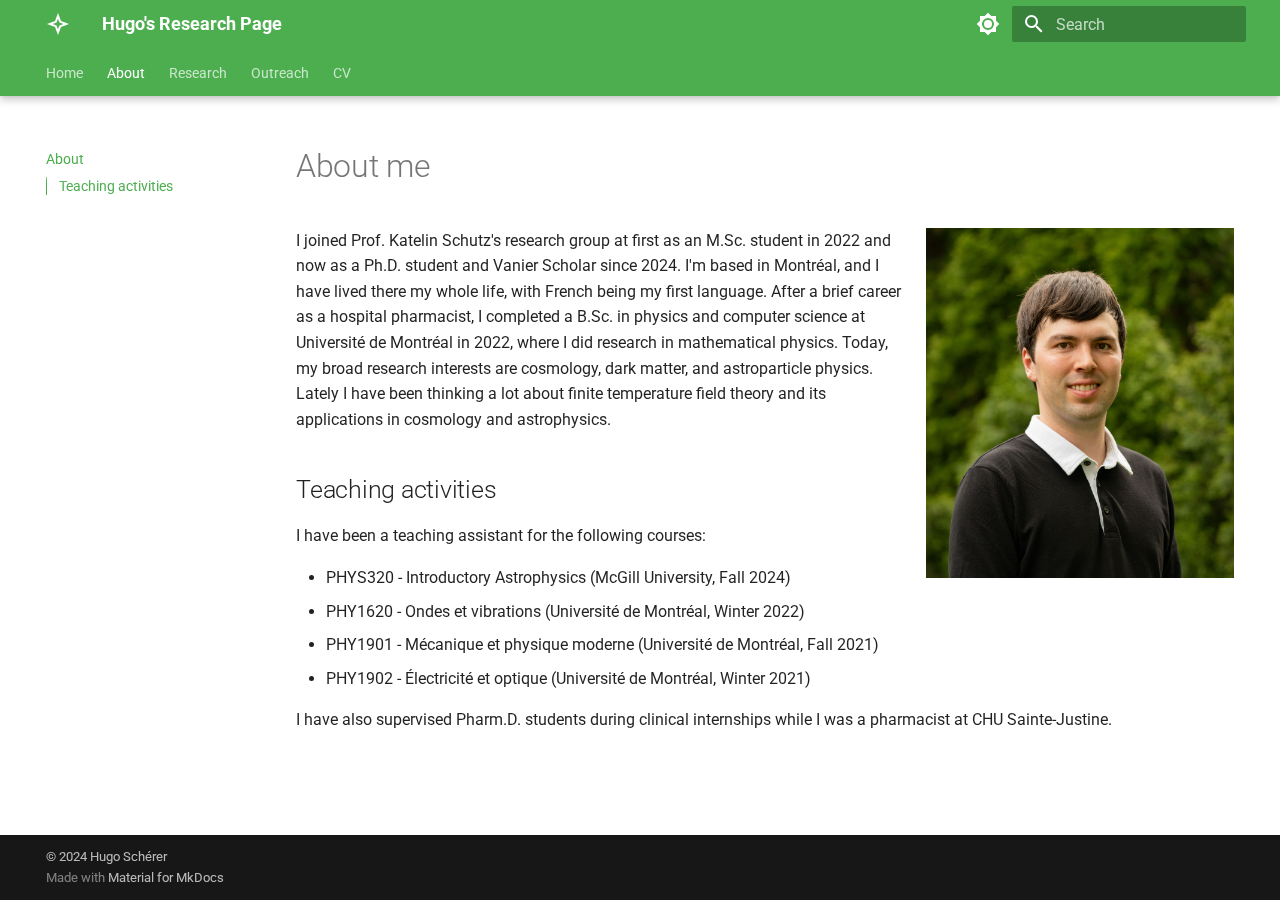
==== commit 1867ef34: "Deployed fe84183 with MkDocs version: 1.6.1" ====
--- a/about/index.html
+++ b/about/index.html
@@ -52,6 +52,8 @@
       
     
     
+      <link rel="stylesheet" href="../css/custom.css">
+    
     <script>__md_scope=new URL("..",location),__md_hash=e=>[...e].reduce(((e,_)=>(e<<5)-e+_.charCodeAt(0)),0),__md_get=(e,_=localStorage,t=__md_scope)=>JSON.parse(_.getItem(t.pathname+"."+e)),__md_set=(e,_,t=localStorage,a=__md_scope)=>{try{t.setItem(a.pathname+"."+e,JSON.stringify(_))}catch(e){}}</script>
     
       
@@ -69,7 +71,7 @@
     
     
     
-    <body dir="ltr" data-md-color-scheme="default" data-md-color-primary="deep-purple" data-md-color-accent="teal">
+    <body dir="ltr" data-md-color-scheme="default" data-md-color-primary="green" data-md-color-accent="deep-purple">
   
     
     <input class="md-toggle" data-md-toggle="drawer" type="checkbox" id="__drawer" autocomplete="off">
@@ -127,7 +129,7 @@
     
     
     
-    <input class="md-option" data-md-color-media="" data-md-color-scheme="default" data-md-color-primary="deep-purple" data-md-color-accent="teal"  aria-label="Switch to dark mode"  type="radio" name="__palette" id="__palette_0">
+    <input class="md-option" data-md-color-media="" data-md-color-scheme="default" data-md-color-primary="green" data-md-color-accent="deep-purple"  aria-label="Switch to dark mode"  type="radio" name="__palette" id="__palette_0">
     
       <label class="md-header__button md-icon" title="Switch to dark mode" for="__palette_1" hidden>
         <svg xmlns="http://www.w3.org/2000/svg" viewBox="0 0 24 24"><path d="M12 8a4 4 0 0 0-4 4 4 4 0 0 0 4 4 4 4 0 0 0 4-4 4 4 0 0 0-4-4m0 10a6 6 0 0 1-6-6 6 6 0 0 1 6-6 6 6 0 0 1 6 6 6 6 0 0 1-6 6m8-9.31V4h-4.69L12 .69 8.69 4H4v4.69L.69 12 4 15.31V20h4.69L12 23.31 15.31 20H20v-4.69L23.31 12z"/></svg>
@@ -137,7 +139,7 @@
     
     
     
-    <input class="md-option" data-md-color-media="" data-md-color-scheme="slate" data-md-color-primary="indigo" data-md-color-accent="indigo"  aria-label="Switch to light mode"  type="radio" name="__palette" id="__palette_1">
+    <input class="md-option" data-md-color-media="" data-md-color-scheme="slate" data-md-color-primary="green" data-md-color-accent="deep-purple"  aria-label="Switch to light mode"  type="radio" name="__palette" id="__palette_1">
     
       <label class="md-header__button md-icon" title="Switch to light mode" for="__palette_0" hidden>
         <svg xmlns="http://www.w3.org/2000/svg" viewBox="0 0 24 24"><path d="M12 18c-.89 0-1.74-.2-2.5-.55C11.56 16.5 13 14.42 13 12s-1.44-4.5-3.5-5.45C10.26 6.2 11.11 6 12 6a6 6 0 0 1 6 6 6 6 0 0 1-6 6m8-9.31V4h-4.69L12 .69 8.69 4H4v4.69L.69 12 4 15.31V20h4.69L12 23.31 15.31 20H20v-4.69L23.31 12z"/></svg>
@@ -362,15 +364,54 @@
         
       
       
-      <a href="./" class="md-nav__link md-nav__link--active">
-        
+        <label class="md-nav__link md-nav__link--active" for="__toc">
+          
   
   <span class="md-ellipsis">
     About
   </span>
   
 
-      </a>
+          <span class="md-nav__icon md-icon"></span>
+        </label>
+      
+      <a href="./" class="md-nav__link md-nav__link--active">
+        
+  
+  <span class="md-ellipsis">
+    About
+  </span>
+  
+
+      </a>
+      
+        
+
+<nav class="md-nav md-nav--secondary" aria-label="Table of contents">
+  
+  
+  
+    
+  
+  
+    <label class="md-nav__title" for="__toc">
+      <span class="md-nav__icon md-icon"></span>
+      Table of contents
+    </label>
+    <ul class="md-nav__list" data-md-component="toc" data-md-scrollfix>
+      
+        <li class="md-nav__item">
+  <a href="#teaching-activities" class="md-nav__link">
+    <span class="md-ellipsis">
+      Teaching activities
+    </span>
+  </a>
+  
+</li>
+      
+    </ul>
+  
+</nav>
       
     </li>
   
@@ -452,8 +493,17 @@
 
 
 <h1 id="about-me">About me</h1>
-<p><img :=":" align="right" alt="Hugo Schérer" src="NSERC_Scherer_Hugo.jpg" style="float:right;height:250px" /></p>
-<p>I joined the group at first as an M.Sc. student in 2022 and now as a Ph.D. student and Vanier Scholar since 2024. I have lived in Montréal my whole life, and French is my first language. After a brief career as a hospital pharmacist, I completed a B.Sc. in physics and computer science at Université de Montréal in 2022, where I did research in mathematical physics. Today, my broad research interests are cosmology, dark matter, and astroparticle physics. Lately I have been thinking a lot about finite temperature field theory and its applications in cosmology and astrophysics.</p>
+<p><img :=":" align="right" alt="Hugo Schérer" src="NSERC_Scherer_Hugo.jpg" style="float:right;height:350px" /></p>
+<p>I joined Prof. Katelin Schutz's research group at first as an M.Sc. student in 2022 and now as a Ph.D. student and Vanier Scholar since 2024. I'm based in Montréal, and I have lived there my whole life, with French being my first language. After a brief career as a hospital pharmacist, I completed a B.Sc. in physics and computer science at Université de Montréal in 2022, where I did research in mathematical physics. Today, my broad research interests are cosmology, dark matter, and astroparticle physics. Lately I have been thinking a lot about finite temperature field theory and its applications in cosmology and astrophysics.</p>
+<h2 id="teaching-activities">Teaching activities</h2>
+<p>I have been a teaching assistant for the following courses:</p>
+<ul>
+<li>PHYS320 - Introductory Astrophysics (McGill University, Fall 2024)</li>
+<li>PHY1620 - Ondes et vibrations (Université de Montréal, Winter 2022)</li>
+<li>PHY1901 - Mécanique et physique moderne (Université de Montréal, Fall 2021)</li>
+<li>PHY1902 - Électricité et optique (Université de Montréal, Winter 2021)</li>
+</ul>
+<p>I have also supervised Pharm.D. students during clinical internships while I was a pharmacist at CHU Sainte-Justine.</p>
 
 
 
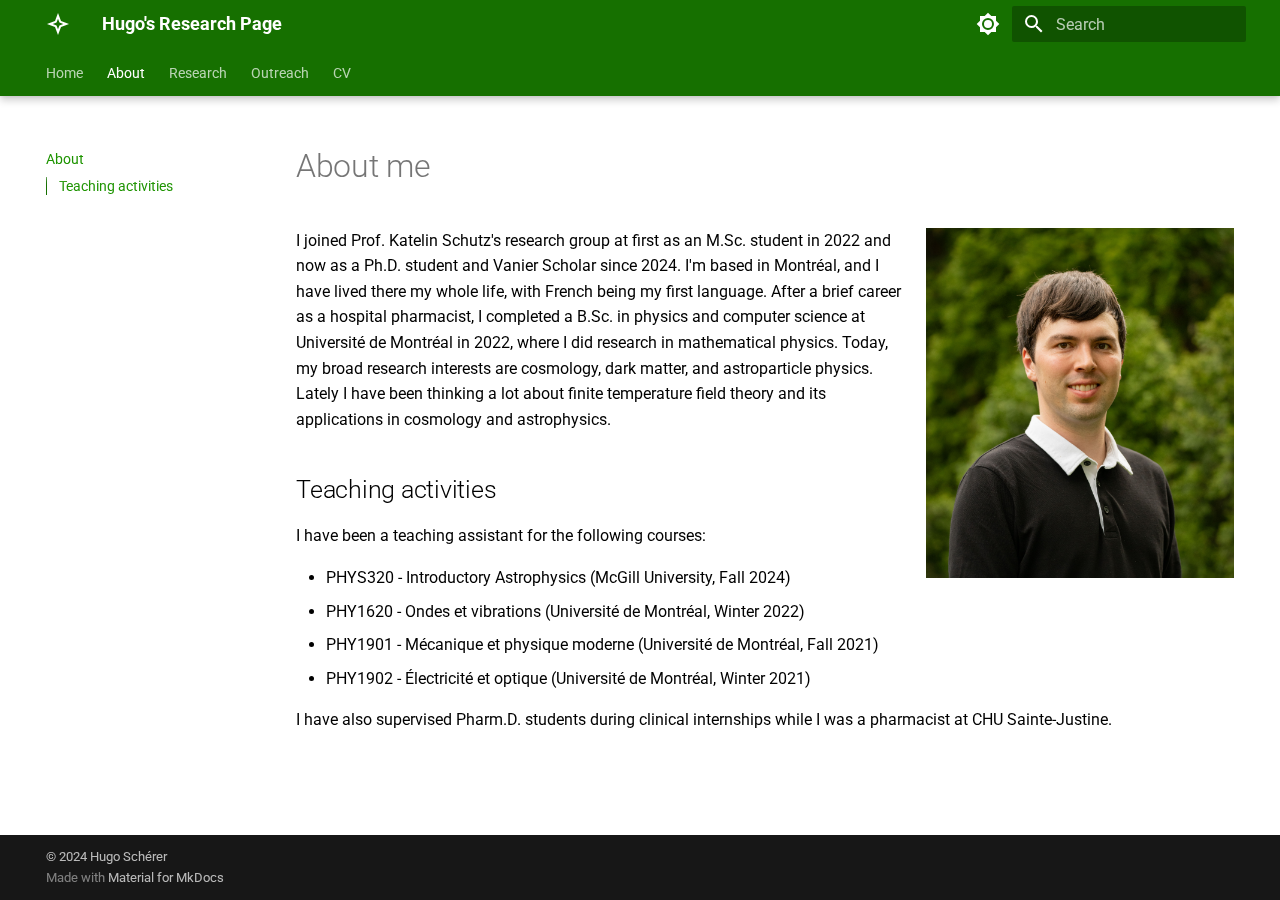
==== commit 7dc98547: "Deployed fe84183 with MkDocs version: 1.6.1" ====
--- a/about/index.html
+++ b/about/index.html
@@ -61,6 +61,8 @@
     
     
     
+<link rel="icon" href="../favicon.ico" type="image/x-icon">
+
   </head>
   
   
@@ -71,7 +73,7 @@
     
     
     
-    <body dir="ltr" data-md-color-scheme="default" data-md-color-primary="green" data-md-color-accent="deep-purple">
+    <body dir="ltr" data-md-color-scheme="light" data-md-color-primary="indigo" data-md-color-accent="indigo">
   
     
     <input class="md-toggle" data-md-toggle="drawer" type="checkbox" id="__drawer" autocomplete="off">
@@ -129,7 +131,7 @@
     
     
     
-    <input class="md-option" data-md-color-media="" data-md-color-scheme="default" data-md-color-primary="green" data-md-color-accent="deep-purple"  aria-label="Switch to dark mode"  type="radio" name="__palette" id="__palette_0">
+    <input class="md-option" data-md-color-media="" data-md-color-scheme="light" data-md-color-primary="indigo" data-md-color-accent="indigo"  aria-label="Switch to dark mode"  type="radio" name="__palette" id="__palette_0">
     
       <label class="md-header__button md-icon" title="Switch to dark mode" for="__palette_1" hidden>
         <svg xmlns="http://www.w3.org/2000/svg" viewBox="0 0 24 24"><path d="M12 8a4 4 0 0 0-4 4 4 4 0 0 0 4 4 4 4 0 0 0 4-4 4 4 0 0 0-4-4m0 10a6 6 0 0 1-6-6 6 6 0 0 1 6-6 6 6 0 0 1 6 6 6 6 0 0 1-6 6m8-9.31V4h-4.69L12 .69 8.69 4H4v4.69L.69 12 4 15.31V20h4.69L12 23.31 15.31 20H20v-4.69L23.31 12z"/></svg>
@@ -139,7 +141,7 @@
     
     
     
-    <input class="md-option" data-md-color-media="" data-md-color-scheme="slate" data-md-color-primary="green" data-md-color-accent="deep-purple"  aria-label="Switch to light mode"  type="radio" name="__palette" id="__palette_1">
+    <input class="md-option" data-md-color-media="" data-md-color-scheme="dark" data-md-color-primary="custom" data-md-color-accent="indigo"  aria-label="Switch to light mode"  type="radio" name="__palette" id="__palette_1">
     
       <label class="md-header__button md-icon" title="Switch to light mode" for="__palette_0" hidden>
         <svg xmlns="http://www.w3.org/2000/svg" viewBox="0 0 24 24"><path d="M12 18c-.89 0-1.74-.2-2.5-.55C11.56 16.5 13 14.42 13 12s-1.44-4.5-3.5-5.45C10.26 6.2 11.11 6 12 6a6 6 0 0 1 6 6 6 6 0 0 1-6 6m8-9.31V4h-4.69L12 .69 8.69 4H4v4.69L.69 12 4 15.31V20h4.69L12 23.31 15.31 20H20v-4.69L23.31 12z"/></svg>
--- a/css/custom.css
+++ b/css/custom.css
@@ -0,0 +1,15 @@
+[data-md-color-scheme="light"] {
+  --md-primary-fg-color:        #167000; /* Banner */
+  --md-typeset-a-color:         #1E9400; /* Links  1E9400*/
+  --md-accent-fg-color:         #4600BE; /* Links accent 6600CC */
+  --md-typeset-color:           #000000; /* Text */
+  --md-default-bg-color:        #FFFFFF; /* Background */
+}
+
+[data-md-color-scheme="dark"] {
+  --md-primary-fg-color:        #167000; /* Banner */
+  --md-typeset-a-color:         #40C71E; /* Links */
+  --md-accent-fg-color:         #9261E6; /* Links accent */
+  --md-typeset-color:           #F0F0F0; /* Text */
+  --md-default-bg-color:        #111111; /* Background */
+}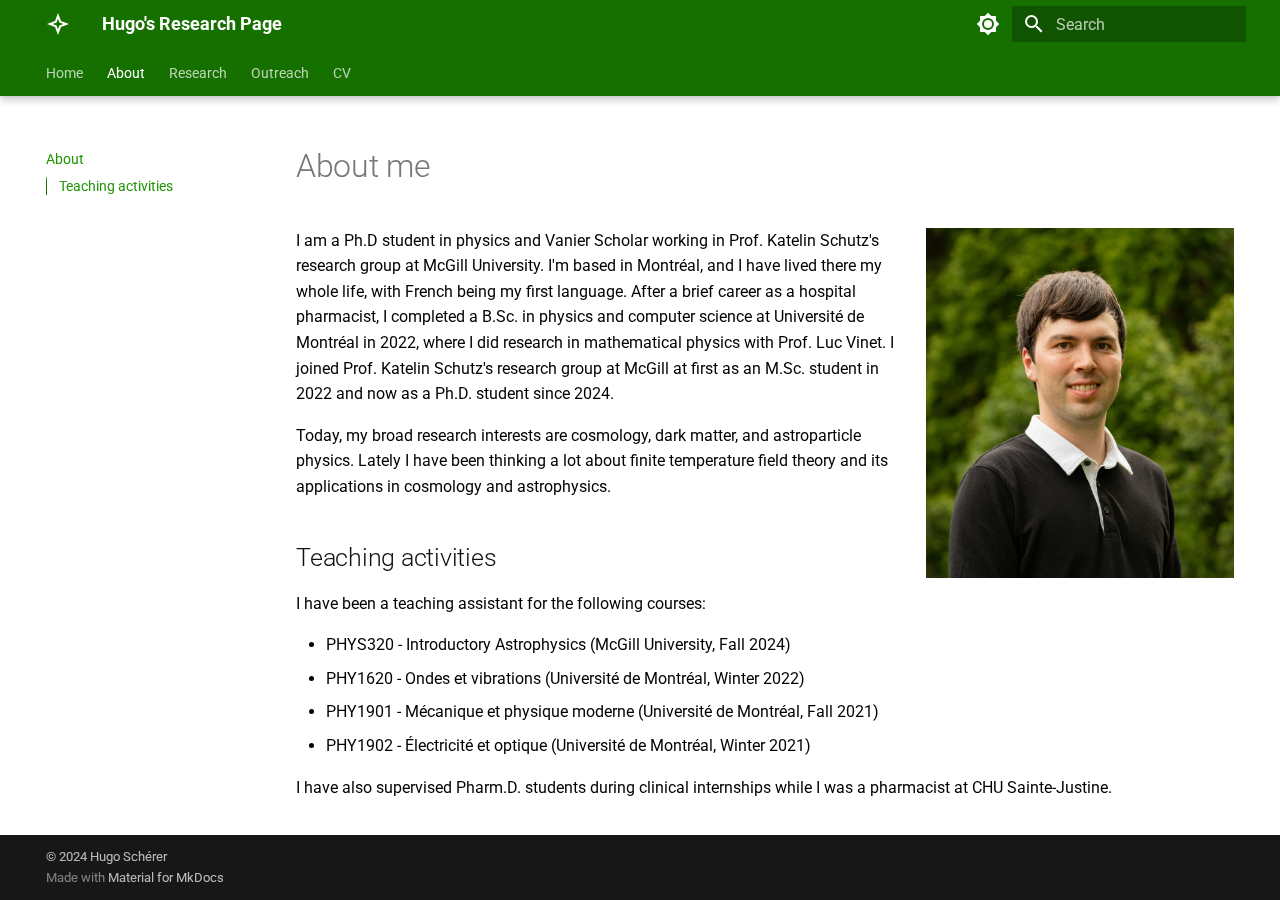
==== commit 05dfbf57: "Deployed c3b1c14 with MkDocs version: 1.6.1" ====
--- a/about/index.html
+++ b/about/index.html
@@ -496,7 +496,8 @@
 
 <h1 id="about-me">About me</h1>
 <p><img :=":" align="right" alt="Hugo Schérer" src="NSERC_Scherer_Hugo.jpg" style="float:right;height:350px" /></p>
-<p>I joined Prof. Katelin Schutz's research group at first as an M.Sc. student in 2022 and now as a Ph.D. student and Vanier Scholar since 2024. I'm based in Montréal, and I have lived there my whole life, with French being my first language. After a brief career as a hospital pharmacist, I completed a B.Sc. in physics and computer science at Université de Montréal in 2022, where I did research in mathematical physics. Today, my broad research interests are cosmology, dark matter, and astroparticle physics. Lately I have been thinking a lot about finite temperature field theory and its applications in cosmology and astrophysics.</p>
+<p>I am a Ph.D student in physics and Vanier Scholar working in Prof. Katelin Schutz's research group at McGill University. I'm based in Montréal, and I have lived there my whole life, with French being my first language. After a brief career as a hospital pharmacist, I completed a B.Sc. in physics and computer science at Université de Montréal in 2022, where I did research in mathematical physics with Prof. Luc Vinet. I joined Prof. Katelin Schutz's research group at McGill at first as an M.Sc. student in 2022 and now as a Ph.D. student since 2024.</p>
+<p>Today, my broad research interests are cosmology, dark matter, and astroparticle physics. Lately I have been thinking a lot about finite temperature field theory and its applications in cosmology and astrophysics.</p>
 <h2 id="teaching-activities">Teaching activities</h2>
 <p>I have been a teaching assistant for the following courses:</p>
 <ul>
--- a/css/custom.css
+++ b/css/custom.css
@@ -1,15 +1,40 @@
 [data-md-color-scheme="light"] {
   --md-primary-fg-color:        #167000; /* Banner */
-  --md-typeset-a-color:         #1E9400; /* Links  1E9400*/
-  --md-accent-fg-color:         #4600BE; /* Links accent 6600CC */
+  --md-typeset-a-color:         #1E9400; /* Links */
+  --md-accent-fg-color:         #4600BE; /* Links accent */
   --md-typeset-color:           #000000; /* Text */
   --md-default-bg-color:        #FFFFFF; /* Background */
 }
 
+[data-md-color-scheme="light"] h1 {
+    color: #777777; /* Header 1 */
+}
+[data-md-color-scheme="light"] h2 {
+    color: #111111; /* Header 2 */
+}
+[data-md-color-scheme="light"] h3 {
+    color: #111111; /* Header 3 */
+}
+
+
+
+
 [data-md-color-scheme="dark"] {
-  --md-primary-fg-color:        #167000; /* Banner */
+  --md-primary-fg-color:        #167000; /* Banner 00640A vs 167000 */
   --md-typeset-a-color:         #40C71E; /* Links */
   --md-accent-fg-color:         #9261E6; /* Links accent */
   --md-typeset-color:           #F0F0F0; /* Text */
   --md-default-bg-color:        #111111; /* Background */
-}+}
+
+[data-md-color-scheme="dark"] h1 {
+    color: #F0F0F0; /* Header 1 */
+}
+[data-md-color-scheme="dark"] h2 {
+    color: #F0F0F0; /* Header 2 */
+}
+[data-md-color-scheme="dark"] h3 {
+    color: #F0F0F0; /* Header 3 */
+}
+
+/* https://github.com/squidfunk/mkdocs-material/blob/master/src/templates/assets/stylesheets/main/_colors.scss */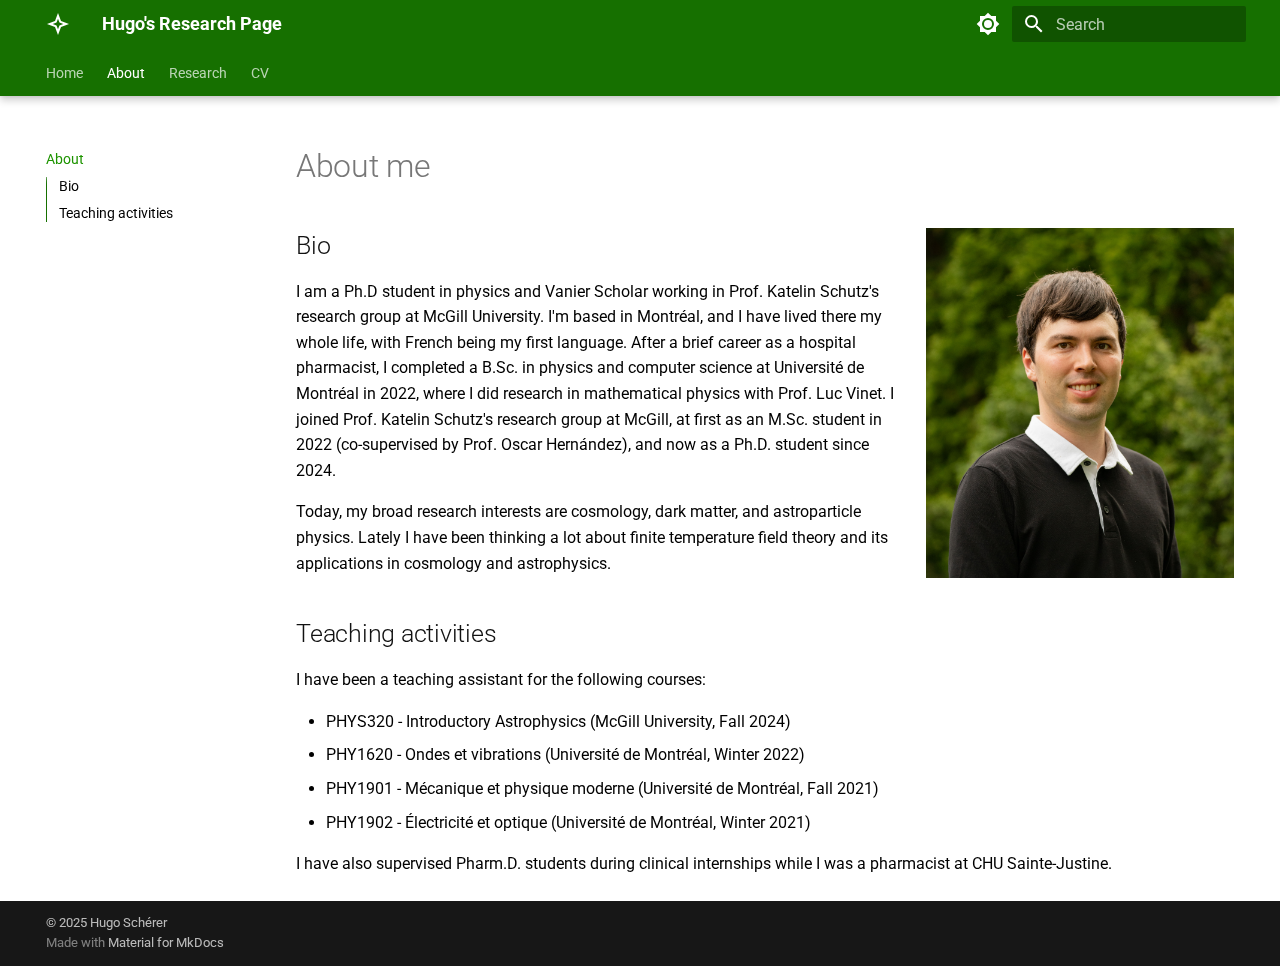
==== commit fa43d06f: "Deployed e52b51a with MkDocs version: 1.6.1" ====
--- a/about/index.html
+++ b/about/index.html
@@ -260,23 +260,6 @@
   
   
     <li class="md-tabs__item">
-      <a href="../outreach/" class="md-tabs__link">
-        
-  
-    
-  
-  Outreach
-
-      </a>
-    </li>
-  
-
-      
-        
-  
-  
-  
-    <li class="md-tabs__item">
       <a href="../cv/" class="md-tabs__link">
         
   
@@ -403,6 +386,15 @@
     <ul class="md-nav__list" data-md-component="toc" data-md-scrollfix>
       
         <li class="md-nav__item">
+  <a href="#bio" class="md-nav__link">
+    <span class="md-ellipsis">
+      Bio
+    </span>
+  </a>
+  
+</li>
+      
+        <li class="md-nav__item">
   <a href="#teaching-activities" class="md-nav__link">
     <span class="md-ellipsis">
       Teaching activities
@@ -431,26 +423,6 @@
   
   <span class="md-ellipsis">
     Research
-  </span>
-  
-
-      </a>
-    </li>
-  
-
-    
-      
-      
-  
-  
-  
-  
-    <li class="md-nav__item">
-      <a href="../outreach/" class="md-nav__link">
-        
-  
-  <span class="md-ellipsis">
-    Outreach
   </span>
   
 
@@ -496,7 +468,8 @@
 
 <h1 id="about-me">About me</h1>
 <p><img :=":" align="right" alt="Hugo Schérer" src="NSERC_Scherer_Hugo.jpg" style="float:right;height:350px" /></p>
-<p>I am a Ph.D student in physics and Vanier Scholar working in Prof. Katelin Schutz's research group at McGill University. I'm based in Montréal, and I have lived there my whole life, with French being my first language. After a brief career as a hospital pharmacist, I completed a B.Sc. in physics and computer science at Université de Montréal in 2022, where I did research in mathematical physics with Prof. Luc Vinet. I joined Prof. Katelin Schutz's research group at McGill at first as an M.Sc. student in 2022 and now as a Ph.D. student since 2024.</p>
+<h2 id="bio">Bio</h2>
+<p>I am a Ph.D student in physics and Vanier Scholar working in Prof. Katelin Schutz's research group at McGill University. I'm based in Montréal, and I have lived there my whole life, with French being my first language. After a brief career as a hospital pharmacist, I completed a B.Sc. in physics and computer science at Université de Montréal in 2022, where I did research in mathematical physics with Prof. Luc Vinet. I joined Prof. Katelin Schutz's research group at McGill, at first as an M.Sc. student in 2022 (co-supervised by Prof. Oscar Hernández), and now as a Ph.D. student since 2024.</p>
 <p>Today, my broad research interests are cosmology, dark matter, and astroparticle physics. Lately I have been thinking a lot about finite temperature field theory and its applications in cosmology and astrophysics.</p>
 <h2 id="teaching-activities">Teaching activities</h2>
 <p>I have been a teaching assistant for the following courses:</p>
@@ -542,7 +515,7 @@
       <div class="md-copyright">
   
     <div class="md-copyright__highlight">
-      &copy; 2024 Hugo Schérer <br>
+      &copy; 2025 Hugo Schérer <br>
 
     </div>
   
